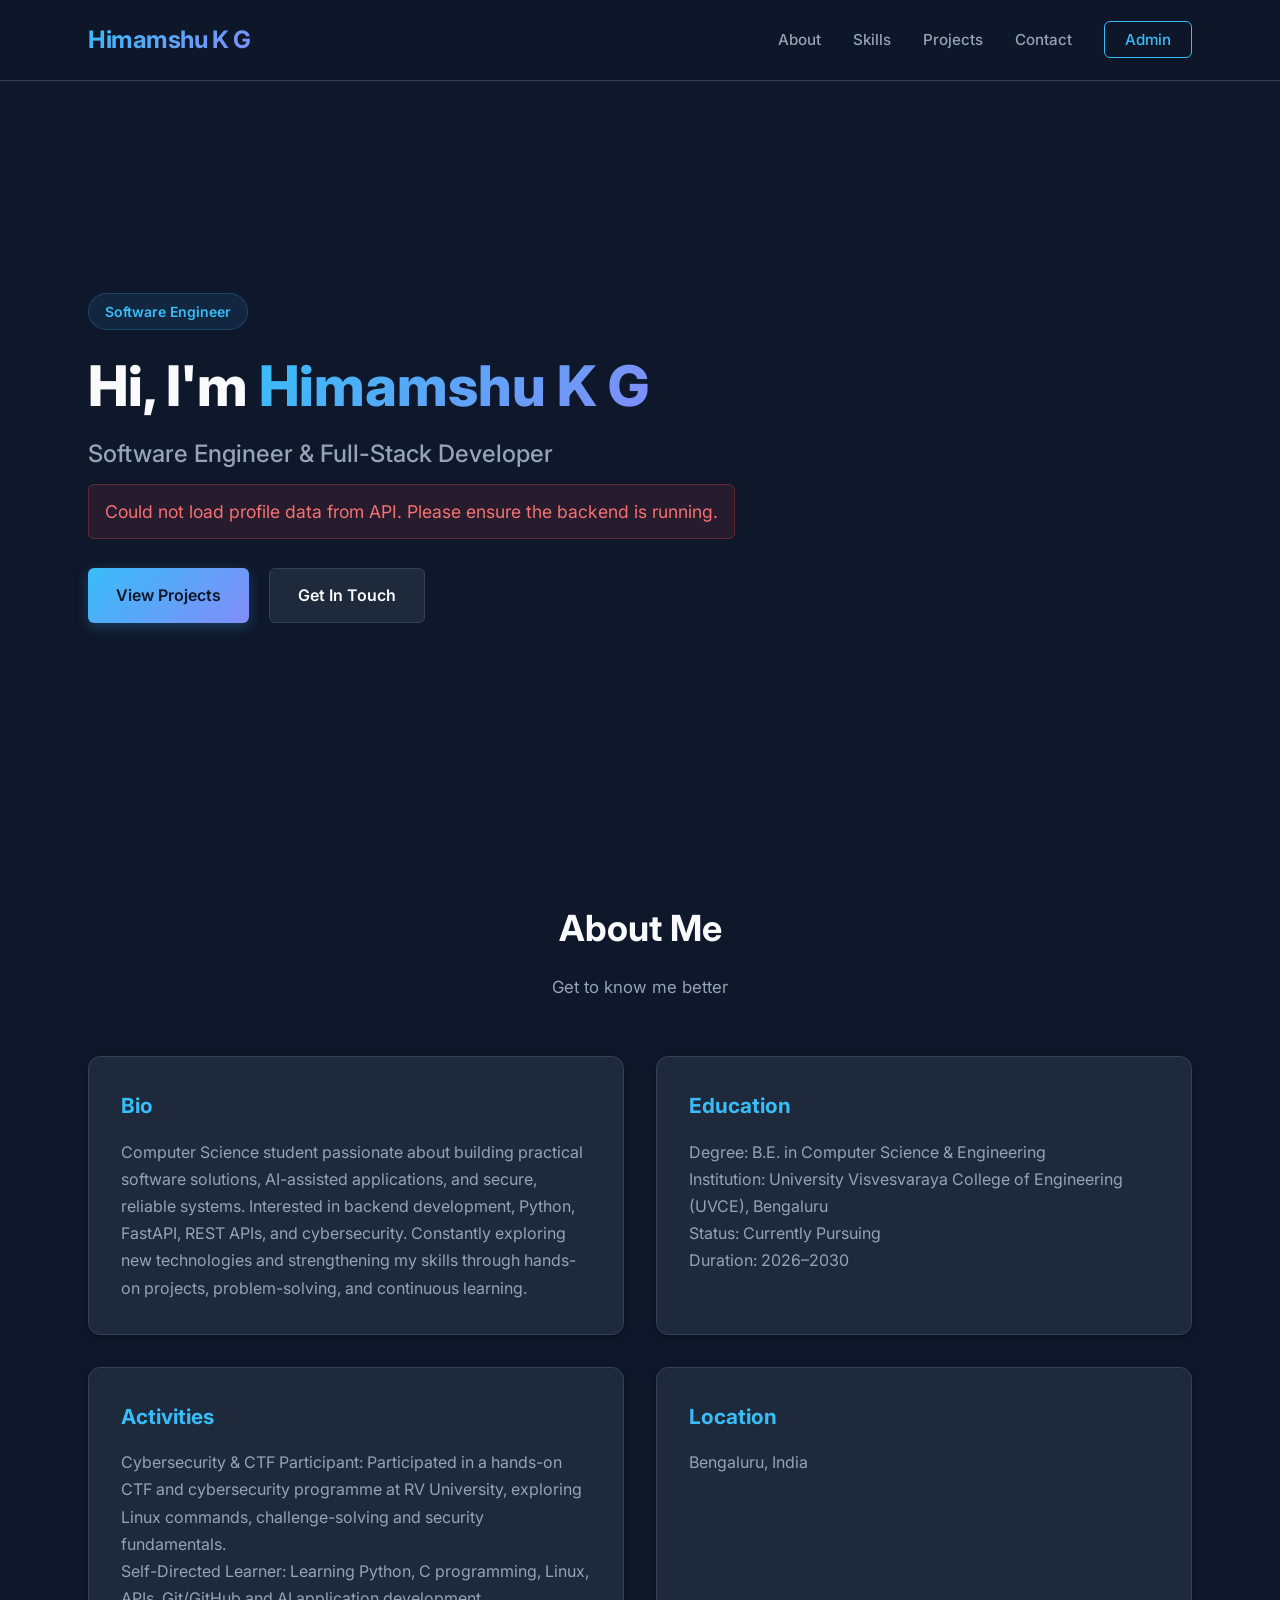
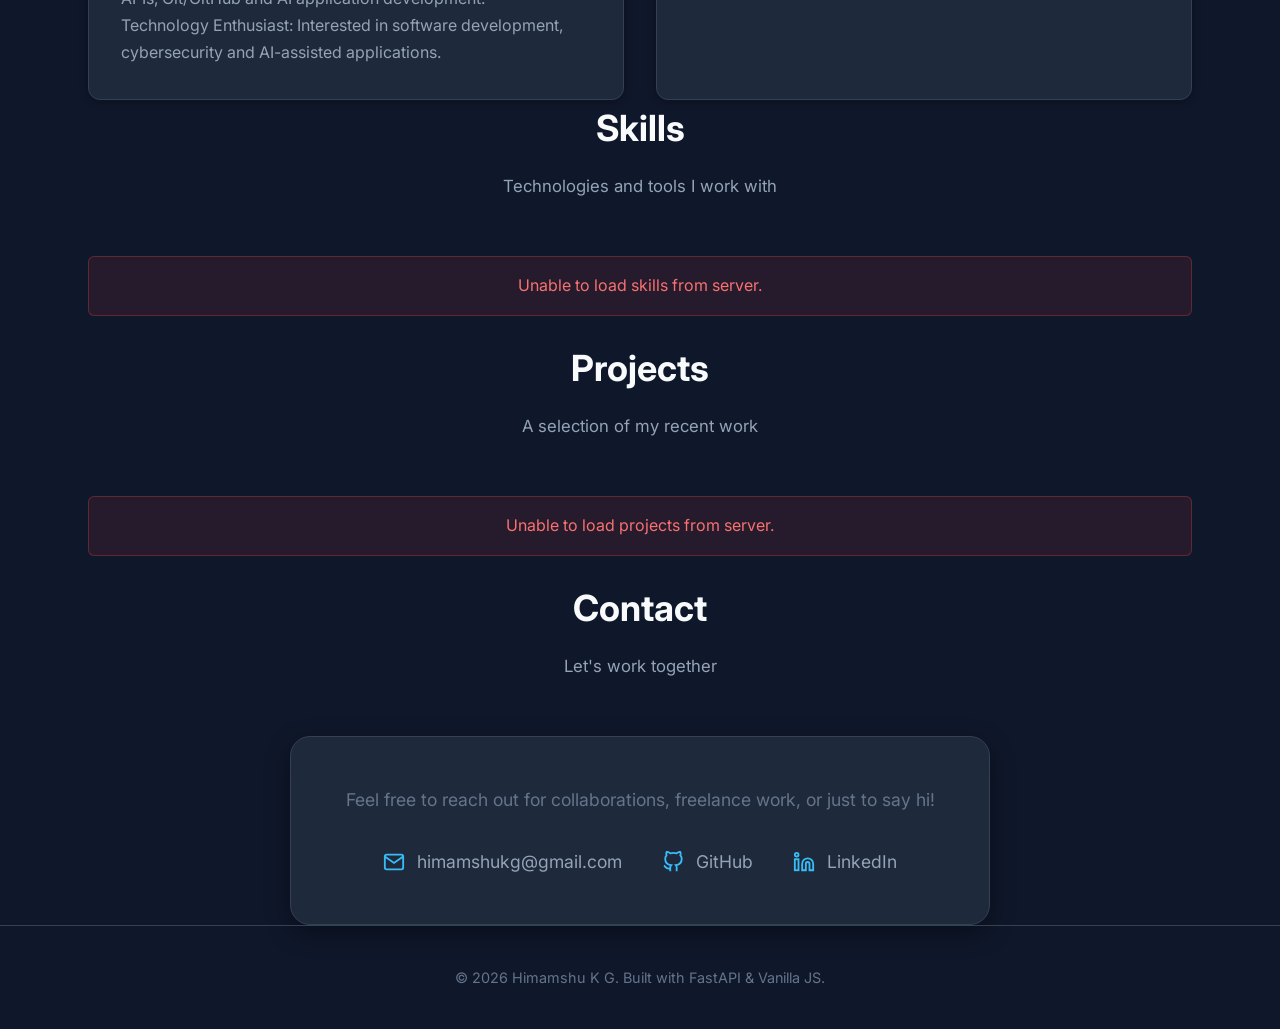
==== frontend/index.html @ 667ff150 "Initial commit: Dynamic portfolio with secure admin dashboard" ====
<!DOCTYPE html>
<html lang="en">
<head>
    <meta charset="UTF-8">
    <meta name="viewport" content="width=device-width, initial-scale=1.0">
    <meta name="description" content="Himamshu K G - Software Engineer & Full-Stack Developer Portfolio">
    <meta name="theme-color" content="#0f172a">
    <title>Himamshu K G | Portfolio</title>
    <link rel="preconnect" href="https://fonts.googleapis.com">
    <link rel="preconnect" href="https://fonts.gstatic.com" crossorigin>
    <link href="https://fonts.googleapis.com/css2?family=Inter:wght@400;500;600;700;800&display=swap" rel="stylesheet">
    <link rel="stylesheet" href="css/style.css">
</head>
<body>
    <!-- Header & Navigation -->
    <header>
        <nav class="navbar container">
            <a href="#" class="logo" aria-label="Home">Himamshu K G</a>
            <button class="hamburger" id="hamburger" aria-label="Toggle navigation menu" aria-expanded="false">
                <span></span>
                <span></span>
                <span></span>
            </button>
            <ul class="nav-links" id="navLinks">
                <li><a href="#about" class="nav-link">About</a></li>
                <li><a href="#skills" class="nav-link">Skills</a></li>
                <li><a href="#projects" class="nav-link">Projects</a></li>
                <li><a href="#contact" class="nav-link">Contact</a></li>
                <li><a href="admin.html" class="btn-admin">Admin</a></li>
            </ul>
        </nav>
    </header>

    <!-- Hero Section -->
    <section class="hero-section" id="home">
        <div class="container">
            <div class="hero-content">
                <div class="hero-badge" id="heroBadge">Software Engineer</div>
                <h1 class="hero-title">Hi, I'm <span class="gradient-text" id="heroName">Himamshu K G</span></h1>
                <p class="hero-subtitle" id="heroHeadline">Software Engineer & Full-Stack Developer</p>
                <p class="hero-bio" id="heroBio">Computer Science student passionate about building practical software solutions, AI-assisted applications, and secure, reliable systems. Interested in backend development, Python, FastAPI, REST APIs, and cybersecurity. Constantly exploring new technologies and strengthening my skills through hands-on projects, problem-solving, and continuous learning.</p>
                <div class="hero-buttons">
                    <a href="#projects" class="btn btn-primary">View Projects</a>
                    <a href="#contact" class="btn btn-secondary">Get In Touch</a>
                </div>
            </div>
        </div>
    </section>

    <!-- About Section -->
    <section id="about" class="container">
        <h2 class="section-title">About Me</h2>
        <p class="section-subtitle">Get to know me better</p>
        <div class="about-grid">
            <div class="about-card">
                <h3>Bio</h3>
                <p id="aboutBio">Computer Science student passionate about building practical software solutions, AI-assisted applications, and secure, reliable systems. Interested in backend development, Python, FastAPI, REST APIs, and cybersecurity. Constantly exploring new technologies and strengthening my skills through hands-on projects, problem-solving, and continuous learning.</p>
            </div>
            <div class="about-card">
                <h3>Education</h3>
                <p id="aboutEducationDegree">Degree: B.E. in Computer Science & Engineering</p>
                <p id="aboutEducationInstitution">Institution: University Visvesvaraya College of Engineering (UVCE), Bengaluru</p>
                <p id="aboutEducationStatus">Status: Currently Pursuing</p>
                <p id="aboutEducationDuration">Duration: 2026–2030</p>
            </div>
            <div class="about-card">
                <h3>Activities</h3>
                <p id="aboutActivity1">Cybersecurity & CTF Participant: Participated in a hands-on CTF and cybersecurity programme at RV University, exploring Linux commands, challenge-solving and security fundamentals.</p>
                <p id="aboutActivity2">Self-Directed Learner: Learning Python, C programming, Linux, APIs, Git/GitHub and AI application development.</p>
                <p id="aboutActivity3">Technology Enthusiast: Interested in software development, cybersecurity and AI-assisted applications.</p>
            </div>
            <div class="about-card">
                <h3>Location</h3>
                <p>Bengaluru, India</p>
            </div>
        </div>
    </section>

    <!-- Skills Section -->
    <section id="skills" class="container">
        <h2 class="section-title">Skills</h2>
        <p class="section-subtitle">Technologies and tools I work with</p>
        <div id="skillsContainer">
            <div class="loading-spinner">Loading skills...</div>
        </div>
    </section>

    <!-- Projects Section -->
    <section id="projects" class="container">
        <h2 class="section-title">Projects</h2>
        <p class="section-subtitle">A selection of my recent work</p>
        <div id="projectsContainer">
            <div class="loading-spinner">Loading projects...</div>
        </div>
    </section>

    <!-- Contact Section -->
    <section id="contact" class="container">
        <h2 class="section-title">Contact</h2>
        <p class="section-subtitle">Let's work together</p>
        <div class="contact-container">
            <p class="hero-bio" style="text-align: center; margin-bottom: 2rem;">Feel free to reach out for collaborations, freelance work, or just to say hi!</p>
            <div class="contact-info-list">
                <a href="mailto:himamshukg@gmail.com" class="contact-item" id="contactEmail">
                    <svg width="22" height="22" viewBox="0 0 24 24" fill="none" stroke="currentColor" stroke-width="2">
                        <path d="M4 4h16c1.1 0 2 .9 2 2v12c0 1.1-.9 2-2 2H4c-1.1 0-2-.9-2-2V6c0-1.1.9-2 2-2z"></path>
                        <polyline points="22,6 12,13 2,6"></polyline>
                    </svg>
                    <span>himamshukg@gmail.com</span>
                </a>
                <a href="https://github.com/himamshukg" target="_blank" rel="noopener noreferrer" class="contact-item" id="contactGithub">
                    <svg width="22" height="22" viewBox="0 0 24 24" fill="none" stroke="currentColor" stroke-width="2">
                        <path d="M9 19c-5 1.5-5-2.5-7-3m14 6v-3.87a3.37 3.37 0 0 0-.94-2.61c3.14-.35 6.44-1.54 6.44-7A5.44 5.44 0 0 0 20 4.77 5.07 5.07 0 0 0 19.91 1S18.73.65 16 2.48a13.38 13.38 0 0 0-7 0C6.27.65 5.09 1 5.09 1A5.07 5.07 0 0 0 5 4.77a5.44 5.44 0 0 0-1.5 3.78c0 5.42 3.3 6.61 6.44 7A3.37 3.37 0 0 0 9 18.13V22"></path>
                    </svg>
                    <span>GitHub</span>
                </a>
                <a href="https://linkedin.com/in/himamshukg" target="_blank" rel="noopener noreferrer" class="contact-item" id="contactLinkedin">
                    <svg width="22" height="22" viewBox="0 0 24 24" fill="none" stroke="currentColor" stroke-width="2">
                        <path d="M16 8a6 6 0 0 1 6 6v7h-4v-7a2 2 0 0 0-2-2 2 2 0 0 0-2 2v7h-4v-7a6 6 0 0 1 6-6z"></path>
                        <rect x="2" y="9" width="4" height="12"></rect>
                        <circle cx="4" cy="4" r="2"></circle>
                    </svg>
                    <span>LinkedIn</span>
                </a>
            </div>
        </div>
    </section>

    <!-- Footer -->
    <footer>
        <div class="container">
            <p>&copy; <span id="footerYear"></span> <span id="footerName">Himamshu K G</span>. Built with FastAPI & Vanilla JS.</p>
        </div>
    </footer>

    <!-- External Scripts -->
    <script src="js/config.js"></script>
    <script src="js/portfolio.js"></script>
    <script>
        // Set current year in footer
        document.getElementById('footerYear').textContent = new Date().getFullYear();
    </script>
</body>
</html>
---- frontend/css/style.css ----
/*
 * style.css
 * Main Stylesheet for Himamshu K G's Personal Portfolio
 */

:root {
  --bg-primary: #0f172a;
  --bg-secondary: #1e293b;
  --bg-card: #1e293b;
  --bg-card-hover: #334155;
  --text-primary: #f8fafc;
  --text-secondary: #94a3b8;
  --text-muted: #64748b;
  --accent-color: #38bdf8;
  --accent-gradient: linear-gradient(135deg, #38bdf8 0%, #818cf8 100%);
  --accent-glow: rgba(56, 189, 248, 0.25);
  --border-color: #334155;
  --shadow-sm: 0 2px 8px rgba(0, 0, 0, 0.3);
  --shadow-md: 0 8px 24px rgba(0, 0, 0, 0.4);
  --shadow-lg: 0 16px 32px rgba(0, 0, 0, 0.5);
  --radius-sm: 6px;
  --radius-md: 12px;
  --radius-lg: 20px;
  --transition: all 0.3s ease;
  --font-sans: 'Inter', -apple-system, BlinkMacSystemFont, "Segoe UI", Roboto, sans-serif;
}

* {
  margin: 0;
  padding: 0;
  box-sizing: border-box;
}

html {
  scroll-behavior: smooth;
  font-family: var(--font-sans);
  background-color: var(--bg-primary);
  color: var(--text-primary);
  line-height: 1.6;
}

body {
  min-height: 100vh;
  display: flex;
  flex-direction: column;
}

a {
  color: var(--accent-color);
  text-decoration: none;
  transition: var(--transition);
}

a:hover {
  opacity: 0.85;
}

/* Container */
.container {
  width: 90%;
  max-width: 1200px;
  margin: 0 auto;
  padding: 0 1.5rem;
}

/* Header & Navigation */
header {
  position: fixed;
  top: 0;
  left: 0;
  width: 100%;
  z-index: 1000;
  background-color: rgba(15, 23, 42, 0.85);
  backdrop-filter: blur(12px);
  border-bottom: 1px solid var(--border-color);
}

.navbar {
  display: flex;
  justify-content: space-between;
  align-items: center;
  height: 80px;
}

.logo {
  font-size: 1.5rem;
  font-weight: 700;
  background: var(--accent-gradient);
  -webkit-background-clip: text;
  -webkit-text-fill-color: transparent;
  letter-spacing: -0.5px;
}

.nav-links {
  display: flex;
  list-style: none;
  gap: 2rem;
  align-items: center;
}

.nav-links a {
  color: var(--text-secondary);
  font-weight: 500;
  font-size: 0.95rem;
  position: relative;
  padding: 0.5rem 0;
}

.nav-links a:hover,
.nav-links a.active {
  color: var(--text-primary);
}

.nav-links a::after {
  content: '';
  position: absolute;
  bottom: 0;
  left: 0;
  width: 0%;
  height: 2px;
  background: var(--accent-gradient);
  transition: var(--transition);
}

.nav-links a:hover::after,
.nav-links a.active::after {
  width: 100%;
}

.btn-admin {
  background: transparent;
  border: 1px solid var(--accent-color);
  color: var(--accent-color) !important;
  padding: 0.5rem 1.25rem !important;
  border-radius: var(--radius-sm);
  transition: var(--transition);
}

.btn-admin:hover {
  background: var(--accent-color);
  color: var(--bg-primary) !important;
}

.hamburger {
  display: none;
  flex-direction: column;
  cursor: pointer;
  gap: 6px;
  background: none;
  border: none;
}

.hamburger span {
  width: 26px;
  height: 2px;
  background-color: var(--text-primary);
  border-radius: 2px;
  transition: var(--transition);
}

/* Sections */
section {
  padding: 6rem 0 4rem;
}

.section-title {
  font-size: 2.25rem;
  font-weight: 700;
  text-align: center;
  margin-bottom: 1rem;
  position: relative;
}

.section-subtitle {
  text-align: center;
  color: var(--text-secondary);
  margin-bottom: 3.5rem;
  font-size: 1.05rem;
}

/* Hero Section */
.hero-section {
  min-height: 100vh;
  display: flex;
  align-items: center;
  padding-top: 5rem;
  position: relative;
  overflow: hidden;
}

.hero-content {
  max-width: 800px;
}

.hero-badge {
  display: inline-block;
  padding: 0.4rem 1rem;
  background: rgba(56, 189, 248, 0.1);
  color: var(--accent-color);
  border: 1px solid rgba(56, 189, 248, 0.2);
  border-radius: 50px;
  font-size: 0.875rem;
  font-weight: 600;
  margin-bottom: 1.5rem;
}

.hero-title {
  font-size: 3.5rem;
  font-weight: 800;
  line-height: 1.15;
  margin-bottom: 1rem;
}

.hero-title .gradient-text {
  background: var(--accent-gradient);
  -webkit-background-clip: text;
  -webkit-text-fill-color: transparent;
}

.hero-subtitle {
  font-size: 1.5rem;
  color: var(--text-secondary);
  font-weight: 500;
  margin-bottom: 1.5rem;
}

.hero-bio {
  font-size: 1.1rem;
  color: var(--text-muted);
  line-height: 1.75;
  margin-bottom: 2.5rem;
  max-width: 650px;
}

.hero-buttons {
  display: flex;
  gap: 1.25rem;
  flex-wrap: wrap;
}

.btn {
  display: inline-flex;
  align-items: center;
  justify-content: center;
  gap: 0.5rem;
  padding: 0.85rem 1.75rem;
  border-radius: var(--radius-sm);
  font-size: 1rem;
  font-weight: 600;
  cursor: pointer;
  transition: var(--transition);
  border: none;
}

.btn-primary {
  background: var(--accent-gradient);
  color: #0f172a;
  box-shadow: 0 4px 14px var(--accent-glow);
}

.btn-primary:hover {
  transform: translateY(-2px);
  box-shadow: 0 6px 20px rgba(56, 189, 248, 0.4);
  color: #0f172a;
}

.btn-secondary {
  background: var(--bg-secondary);
  color: var(--text-primary);
  border: 1px solid var(--border-color);
}

.btn-secondary:hover {
  background: var(--bg-card-hover);
  color: var(--text-primary);
  transform: translateY(-2px);
}

/* About Section */
.about-grid {
  display: grid;
  grid-template-columns: 1fr 1fr;
  gap: 2rem;
  margin-top: 2rem;
}

.about-card {
  background-color: var(--bg-card);
  border: 1px solid var(--border-color);
  padding: 2rem;
  border-radius: var(--radius-md);
  box-shadow: var(--shadow-sm);
}

.about-card h3 {
  font-size: 1.3rem;
  color: var(--accent-color);
  margin-bottom: 1rem;
  display: flex;
  align-items: center;
  gap: 0.5rem;
}

.about-card p {
  color: var(--text-secondary);
  font-size: 1rem;
  line-height: 1.7;
}

/* Skills Section */
.skills-category-group {
  margin-bottom: 2.5rem;
}

.skills-category-title {
  font-size: 1.25rem;
  color: var(--text-primary);
  margin-bottom: 1.25rem;
  padding-bottom: 0.5rem;
  border-bottom: 2px solid var(--border-color);
}

.skills-grid {
  display: grid;
  grid-template-columns: repeat(auto-fill, minmax(220px, 1fr));
  gap: 1.25rem;
}

.skill-card {
  background: var(--bg-card);
  border: 1px solid var(--border-color);
  border-radius: var(--radius-md);
  padding: 1.25rem 1.5rem;
  display: flex;
  justify-content: space-between;
  align-items: center;
  transition: var(--transition);
}

.skill-card:hover {
  transform: translateY(-4px);
  border-color: var(--accent-color);
  box-shadow: 0 4px 20px var(--accent-glow);
}

.skill-name {
  font-weight: 600;
  color: var(--text-primary);
}

.skill-badge {
  font-size: 0.75rem;
  padding: 0.25rem 0.6rem;
  border-radius: 50px;
  background: rgba(56, 189, 248, 0.15);
  color: var(--accent-color);
  font-weight: 600;
}

/* Projects Section */
.projects-grid {
  display: grid;
  grid-template-columns: repeat(auto-fill, minmax(320px, 1fr));
  gap: 2rem;
}

.project-card {
  background: var(--bg-card);
  border: 1px solid var(--border-color);
  border-radius: var(--radius-md);
  padding: 2rem;
  display: flex;
  flex-direction: column;
  justify-content: space-between;
  transition: var(--transition);
  position: relative;
  overflow: hidden;
}

.project-card:hover {
  transform: translateY(-6px);
  border-color: var(--accent-color);
  box-shadow: var(--shadow-md);
}

.project-title {
  font-size: 1.35rem;
  font-weight: 700;
  color: var(--text-primary);
  margin-bottom: 0.75rem;
}

.project-desc {
  color: var(--text-secondary);
  font-size: 0.95rem;
  margin-bottom: 1.5rem;
  flex-grow: 1;
  line-height: 1.6;
}

.project-tech {
  display: flex;
  flex-wrap: wrap;
  gap: 0.5rem;
  margin-bottom: 1.5rem;
}

.tech-tag {
  font-size: 0.8rem;
  background: #0f172a;
  color: var(--accent-color);
  padding: 0.3rem 0.75rem;
  border-radius: var(--radius-sm);
  border: 1px solid var(--border-color);
}

.project-links {
  display: flex;
  gap: 1rem;
  margin-top: auto;
}

.project-link {
  font-size: 0.9rem;
  font-weight: 600;
  display: inline-flex;
  align-items: center;
  gap: 0.4rem;
}

/* Contact Section */
.contact-container {
  max-width: 700px;
  margin: 0 auto;
  background: var(--bg-card);
  border: 1px solid var(--border-color);
  border-radius: var(--radius-lg);
  padding: 3rem 2.5rem;
  text-align: center;
  box-shadow: var(--shadow-md);
}

.contact-info-list {
  display: flex;
  justify-content: center;
  gap: 2.5rem;
  flex-wrap: wrap;
  margin-top: 2rem;
}

.contact-item {
  display: flex;
  align-items: center;
  gap: 0.75rem;
  font-size: 1.1rem;
  color: var(--text-secondary);
}

.contact-item svg {
  color: var(--accent-color);
}

/* Footer */
footer {
  margin-top: auto;
  padding: 2.5rem 0;
  border-top: 1px solid var(--border-color);
  text-align: center;
  color: var(--text-muted);
  font-size: 0.9rem;
}

/* Loading & Empty state */
.loading-spinner {
  text-align: center;
  padding: 3rem 0;
  color: var(--text-secondary);
  font-size: 1.1rem;
}

.error-message {
  background: rgba(239, 68, 68, 0.1);
  border: 1px solid rgba(239, 68, 68, 0.3);
  color: #f87171;
  padding: 1rem;
  border-radius: var(--radius-sm);
  text-align: center;
  margin: 1.5rem 0;
}

/* Responsive Media Queries */
@media (max-width: 768px) {
  .hero-title {
    font-size: 2.5rem;
  }

  .hero-subtitle {
    font-size: 1.2rem;
  }

  .about-grid {
    grid-template-columns: 1fr;
  }

  .hamburger {
    display: flex;
  }

  .nav-links {
    position: fixed;
    top: 80px;
    right: -100%;
    width: 250px;
    height: calc(100vh - 80px);
    background-color: var(--bg-secondary);
    flex-direction: column;
    padding: 2rem;
    gap: 1.5rem;
    align-items: flex-start;
    transition: var(--transition);
    border-left: 1px solid var(--border-color);
  }

  .nav-links.active {
    right: 0;
  }
}
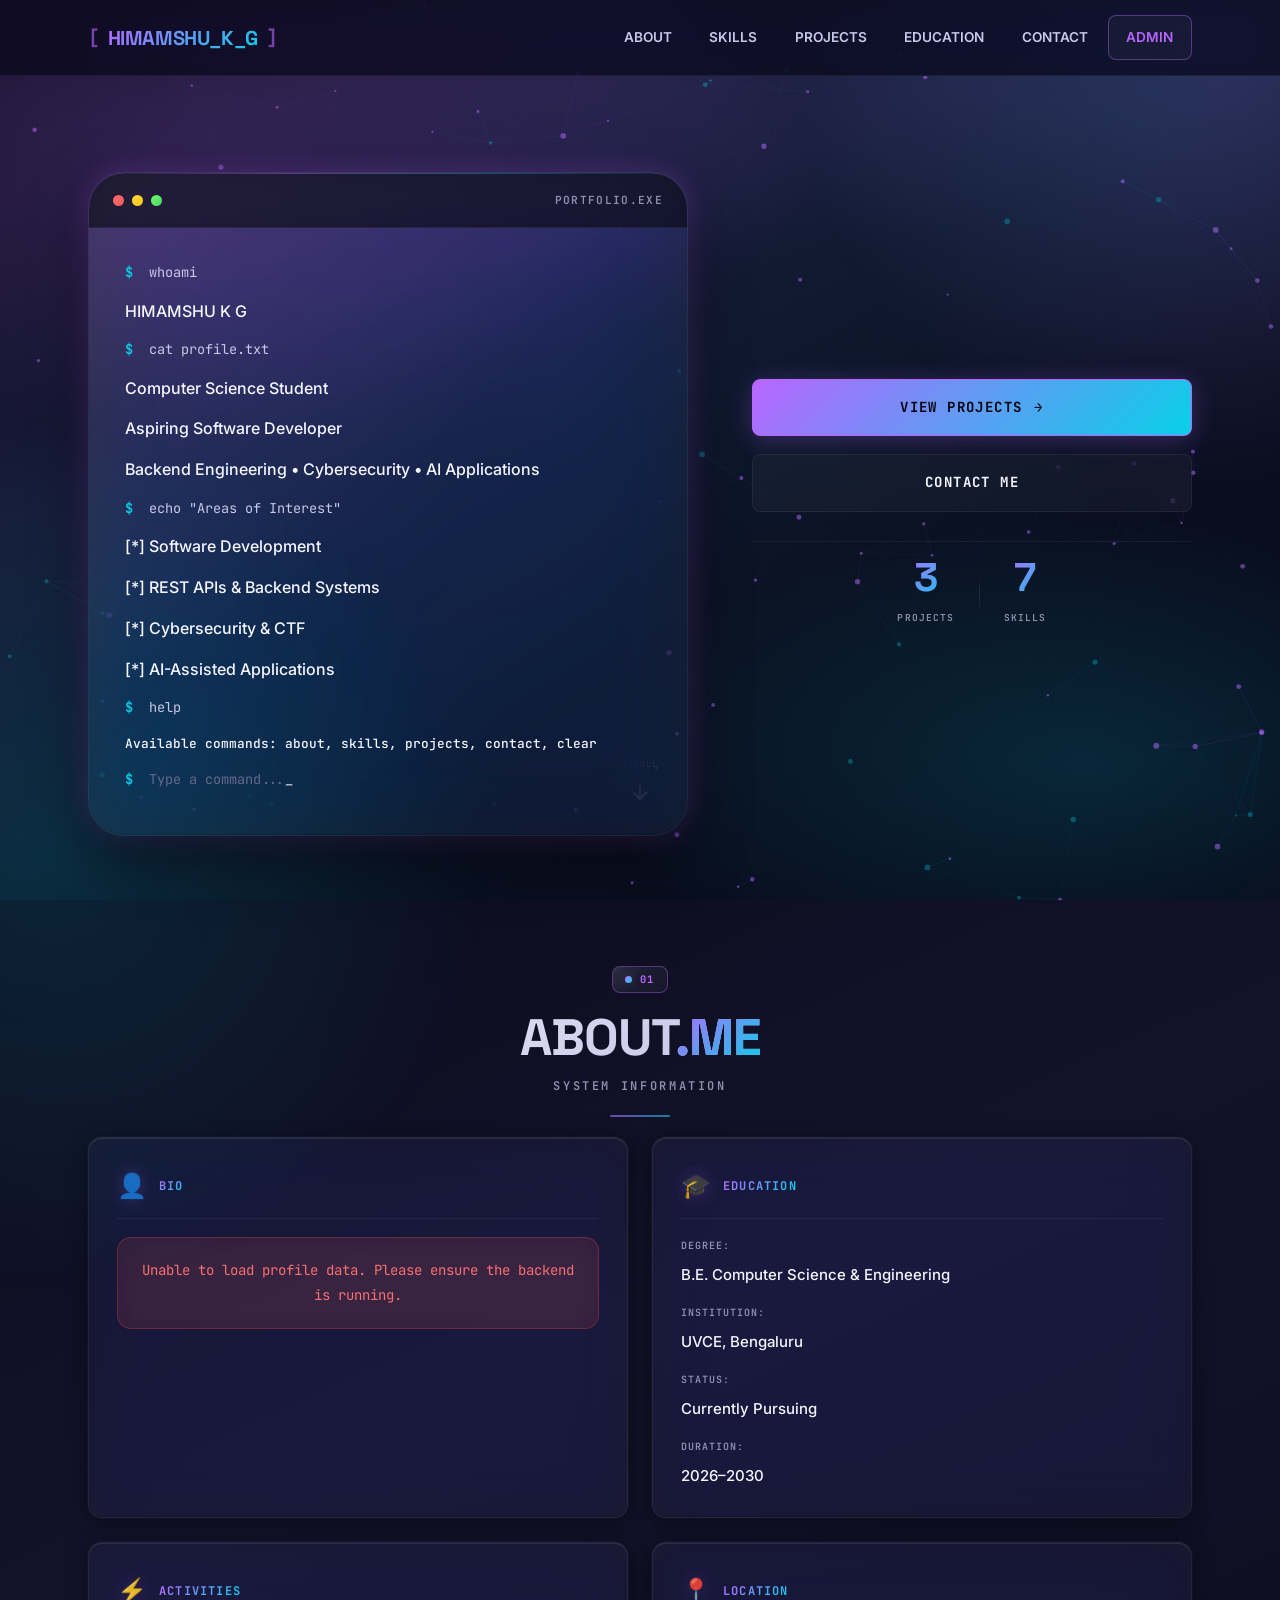
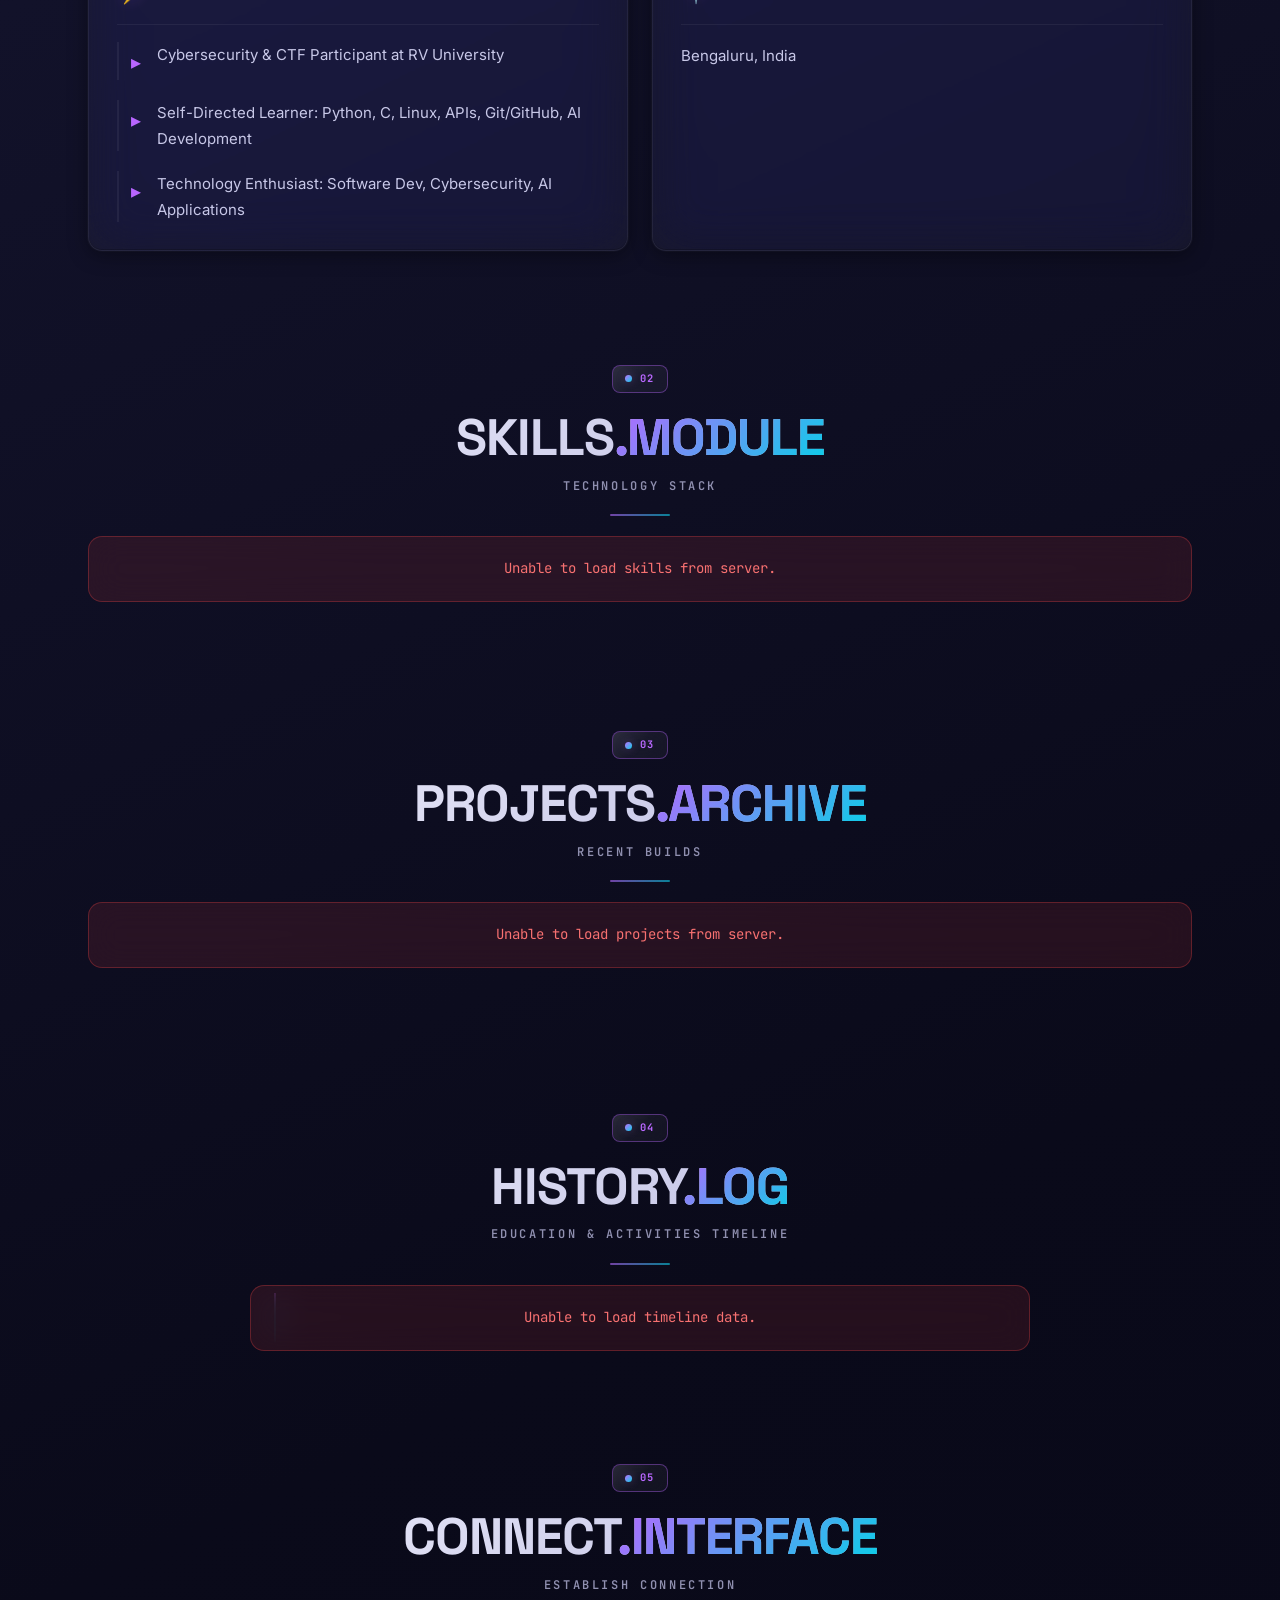
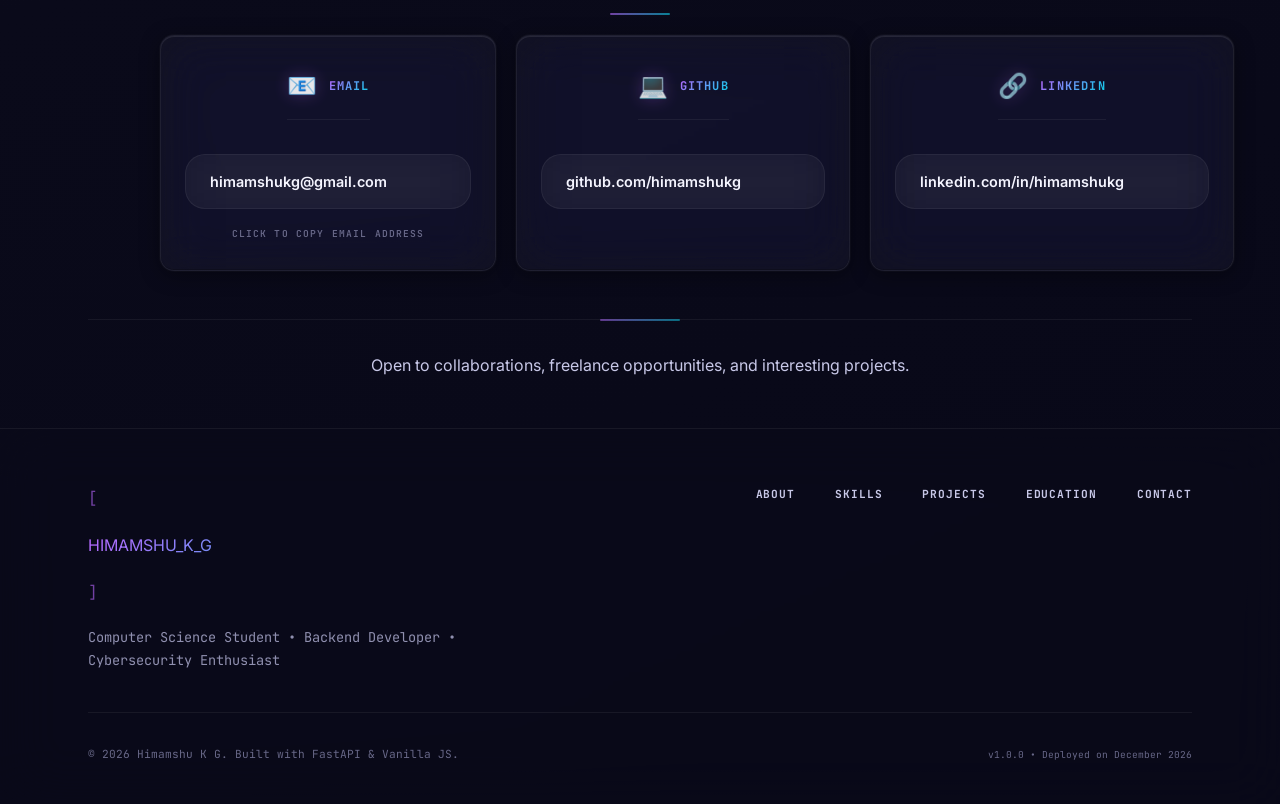
==== commit dd9af5c8: "Restore glassmorphism portfolio and interactive features" ====
--- a/frontend/index.html
+++ b/frontend/index.html
@@ -3,142 +3,393 @@
 <head>
     <meta charset="UTF-8">
     <meta name="viewport" content="width=device-width, initial-scale=1.0">
-    <meta name="description" content="Himamshu K G - Software Engineer & Full-Stack Developer Portfolio">
-    <meta name="theme-color" content="#0f172a">
+    <meta name="description" content="Himamshu K G - Computer Science Student & Aspiring Software Developer | Backend Engineering • Cybersecurity • AI Applications">
+    <meta name="theme-color" content="#0a0a1a">
     <title>Himamshu K G | Portfolio</title>
     <link rel="preconnect" href="https://fonts.googleapis.com">
     <link rel="preconnect" href="https://fonts.gstatic.com" crossorigin>
-    <link href="https://fonts.googleapis.com/css2?family=Inter:wght@400;500;600;700;800&display=swap" rel="stylesheet">
-    <link rel="stylesheet" href="css/style.css">
+    <link href="https://fonts.googleapis.com/css2?family=Inter:wght@400;500;600;700&family=JetBrains+Mono:wght@400;500;600;700&family=Space+Grotesk:wght@400;500;600;700&display=swap" rel="stylesheet">
+    <link rel="stylesheet" href="css/glassmorphism.css">
 </head>
 <body>
+    <!-- Scroll Progress Indicator -->
+    <div class="scroll-progress" id="scrollProgress" aria-hidden="true">
+        <div class="scroll-progress-bar" id="scrollProgressBar"></div>
+    </div>
+
+    <!-- Background Effects -->
+    <div class="bg-gradient-mesh" aria-hidden="true"></div>
+    <div class="bg-grid" aria-hidden="true"></div>
+    <div class="bg-glow" aria-hidden="true"></div>
+    <div class="bg-glow-cyan" aria-hidden="true"></div>
+    <!-- Interactive Particle Background -->
+    <canvas id="particleCanvas" aria-hidden="true"></canvas>
+    <!-- Interactive Cursor Glow -->
+    <div class="cursor-glow" id="cursorGlow" aria-hidden="true"></div>
+
     <!-- Header & Navigation -->
-    <header>
-        <nav class="navbar container">
-            <a href="#" class="logo" aria-label="Home">Himamshu K G</a>
-            <button class="hamburger" id="hamburger" aria-label="Toggle navigation menu" aria-expanded="false">
-                <span></span>
-                <span></span>
-                <span></span>
+    <header class="header" role="banner">
+        <nav class="navbar container" aria-label="Main navigation">
+            <a href="#" class="logo" aria-label="Home">
+                <span class="logo-bracket">[</span>
+                <span class="logo-text">HIMAMSHU_K_G</span>
+                <span class="logo-bracket">]</span>
+            </a>
+            <button class="hamburger" id="hamburger" aria-label="Toggle navigation menu" aria-expanded="false" aria-controls="navLinks">
+                <span class="hamburger-line"></span>
+                <span class="hamburger-line"></span>
+                <span class="hamburger-line"></span>
             </button>
-            <ul class="nav-links" id="navLinks">
-                <li><a href="#about" class="nav-link">About</a></li>
-                <li><a href="#skills" class="nav-link">Skills</a></li>
-                <li><a href="#projects" class="nav-link">Projects</a></li>
-                <li><a href="#contact" class="nav-link">Contact</a></li>
-                <li><a href="admin.html" class="btn-admin">Admin</a></li>
+            <ul class="nav-links" id="navLinks" role="list">
+                <li><a href="#about" class="nav-link" data-section="about">ABOUT</a></li>
+                <li><a href="#skills" class="nav-link" data-section="skills">SKILLS</a></li>
+                <li><a href="#projects" class="nav-link" data-section="projects">PROJECTS</a></li>
+                <li><a href="#education" class="nav-link" data-section="education">EDUCATION</a></li>
+                <li><a href="#contact" class="nav-link" data-section="contact">CONTACT</a></li>
+                <li><a href="admin.html" class="nav-link admin-link">ADMIN</a></li>
             </ul>
         </nav>
     </header>
 
-    <!-- Hero Section -->
-    <section class="hero-section" id="home">
+    <main>
+        <!-- Hero Section -->
+        <section class="hero-section" id="home" aria-labelledby="hero-title">
+            <div class="container">
+                <div class="hero-grid">
+                    <div class="hero-content">
+                        <div class="hero-panel" role="img" aria-label="Terminal introduction panel">
+                            <div class="hero-panel-header">
+                                <div class="hero-panel-controls">
+                                    <span class="control close" aria-hidden="true"></span>
+                                    <span class="control minimize" aria-hidden="true"></span>
+                                    <span class="control maximize" aria-hidden="true"></span>
+                                </div>
+                                <div class="hero-panel-title">portfolio.exe</div>
+                            </div>
+                            <div class="hero-panel-body">
+                                <div class="hero-panel-line">
+                                    <span class="hero-panel-prompt">$</span>
+                                    <span class="hero-panel-command"> whoami</span>
+                                </div>
+                                <div class="hero-panel-line output">
+                                    <span class="hero-panel-output" id="heroName">HIMAMSHU K G</span>
+                                </div>
+                                <div class="hero-panel-line">
+                                    <span class="hero-panel-prompt">$</span>
+                                    <span class="hero-panel-command"> cat profile.txt</span>
+                                </div>
+                                <div class="hero-panel-line output">
+                                    <span class="hero-panel-output" id="heroHeadline">Computer Science Student</span>
+                                </div>
+                                <div class="hero-panel-line output">
+                                    <span class="hero-panel-output" id="heroSubline">Aspiring Software Developer</span>
+                                </div>
+                                <div class="hero-panel-line output">
+                                    <span class="hero-panel-output" id="heroFocus">Backend Engineering • Cybersecurity • AI Applications</span>
+                                </div>
+                                <div class="hero-panel-line">
+                                    <span class="hero-panel-prompt">$</span>
+                                    <span class="hero-panel-command"> echo "Areas of Interest"</span>
+                                </div>
+                                <div class="hero-panel-line output">
+                                    <span class="hero-panel-output hero-panel-interest">[*] Software Development</span>
+                                </div>
+                                <div class="hero-panel-line output">
+                                    <span class="hero-panel-output hero-panel-interest">[*] REST APIs & Backend Systems</span>
+                                </div>
+                                <div class="hero-panel-line output">
+                                    <span class="hero-panel-output hero-panel-interest">[*] Cybersecurity & CTF</span>
+                                </div>
+                                <div class="hero-panel-line output">
+                                    <span class="hero-panel-output hero-panel-interest">[*] AI-Assisted Applications</span>
+                                </div>
+                                <div class="hero-panel-line">
+                                    <span class="hero-panel-prompt">$</span>
+                                    <span class="hero-panel-command"> help</span>
+                                </div>
+                                <div class="hero-panel-line output">
+                                    <span class="hero-panel-output hero-panel-help">Available commands: about, skills, projects, contact, clear</span>
+                                </div>
+                                <div class="hero-panel-line">
+                                    <span class="hero-panel-prompt">$</span>
+                                    <span class="hero-panel-command hero-panel-cursor" id="terminalInput" contenteditable="true" data-placeholder="Type a command...">_</span>
+                                </div>
+                            </div>
+                        </div>
+                    </div>
+                    <div class="hero-actions">
+                        <div class="action-card">
+                            <a href="#projects" class="btn btn-primary">
+                                <span class="btn-text">VIEW PROJECTS</span>
+                                <span class="btn-arrow" aria-hidden="true">→</span>
+                            </a>
+                        </div>
+                        <div class="action-card">
+                            <a href="#contact" class="btn btn-secondary">
+                                <span class="btn-text">CONTACT ME</span>
+                            </a>
+                        </div>
+                        <div class="hero-stats">
+                            <div class="stat">
+                                <span class="stat-value" id="statProjects">3</span>
+                                <span class="stat-label">PROJECTS</span>
+                            </div>
+                            <div class="stat-divider" aria-hidden="true"></div>
+                            <div class="stat">
+                                <span class="stat-value" id="statSkills">7</span>
+                                <span class="stat-label">SKILLS</span>
+                            </div>
+                        </div>
+                    </div>
+                </div>
+                <div class="scroll-indicator" aria-hidden="true">
+                    <span class="scroll-text">SCROLL</span>
+                    <svg class="scroll-arrow" viewBox="0 0 24 24" fill="none" stroke="currentColor" stroke-width="2">
+                        <path d="M12 5v14M19 12l-7 7-7-7"/>
+                    </svg>
+                </div>
+            </div>
+        </section>
+
+        <!-- About Section -->
+        <section id="about" class="section" aria-labelledby="about-title">
+            <div class="container">
+                <header class="section-header">
+                    <span class="section-tag">01</span>
+                    <h2 class="section-title" id="about-title">ABOUT<span class="gradient-text">.ME</span></h2>
+                    <p class="section-subtitle">SYSTEM INFORMATION</p>
+                </header>
+                <div class="about-grid">
+                    <article class="glass-card glass-card-border reveal" id="aboutBioCard">
+                        <div class="glass-card-content">
+                            <div class="card-header">
+                                <span class="card-icon" aria-hidden="true">👤</span>
+                                <h3 class="card-title">BIO</h3>
+                            </div>
+                            <div class="card-body">
+                                <p id="aboutBio" class="terminal-text">
+                                    Computer Science student passionate about building practical software solutions, AI-assisted applications, and secure, reliable systems. Interested in backend development, Python, FastAPI, REST APIs, and cybersecurity. Constantly exploring new technologies and strengthening my skills through hands-on projects, problem-solving, and continuous learning.
+                                </p>
+                            </div>
+                        </div>
+                    </article>
+                    <article class="glass-card glass-card-border reveal reveal-delay-1" id="aboutEducationCard">
+                        <div class="glass-card-content">
+                            <div class="card-header">
+                                <span class="card-icon" aria-hidden="true">🎓</span>
+                                <h3 class="card-title">EDUCATION</h3>
+                            </div>
+                            <div class="card-body">
+                                <div class="info-list">
+                                    <div class="info-item">
+                                        <span class="info-label">DEGREE:</span>
+                                        <span class="info-value" id="aboutEducationDegree">B.E. Computer Science & Engineering</span>
+                                    </div>
+                                    <div class="info-item">
+                                        <span class="info-label">INSTITUTION:</span>
+                                        <span class="info-value" id="aboutEducationInstitution">UVCE, Bengaluru</span>
+                                    </div>
+                                    <div class="info-item">
+                                        <span class="info-label">STATUS:</span>
+                                        <span class="info-value" id="aboutEducationStatus">Currently Pursuing</span>
+                                    </div>
+                                    <div class="info-item">
+                                        <span class="info-label">DURATION:</span>
+                                        <span class="info-value" id="aboutEducationDuration">2026–2030</span>
+                                    </div>
+                                </div>
+                            </div>
+                        </div>
+                    </article>
+                    <article class="glass-card glass-card-border reveal reveal-delay-2" id="aboutActivitiesCard">
+                        <div class="glass-card-content">
+                            <div class="card-header">
+                                <span class="card-icon" aria-hidden="true">⚡</span>
+                                <h3 class="card-title">ACTIVITIES</h3>
+                            </div>
+                            <div class="card-body">
+                                <ul class="activity-list" id="activityList" role="list">
+                                    <li class="activity-item">
+                                        <span class="activity-bullet" aria-hidden="true">▸</span>
+                                        <span id="aboutActivity1">Cybersecurity & CTF Participant at RV University</span>
+                                    </li>
+                                    <li class="activity-item">
+                                        <span class="activity-bullet" aria-hidden="true">▸</span>
+                                        <span id="aboutActivity2">Self-Directed Learner: Python, C, Linux, APIs, Git/GitHub, AI Development</span>
+                                    </li>
+                                    <li class="activity-item">
+                                        <span class="activity-bullet" aria-hidden="true">▸</span>
+                                        <span id="aboutActivity3">Technology Enthusiast: Software Dev, Cybersecurity, AI Applications</span>
+                                    </li>
+                                </ul>
+                            </div>
+                        </div>
+                    </article>
+                    <article class="glass-card glass-card-border reveal reveal-delay-3" id="aboutLocationCard">
+                        <div class="glass-card-content">
+                            <div class="card-header">
+                                <span class="card-icon" aria-hidden="true">📍</span>
+                                <h3 class="card-title">LOCATION</h3>
+                            </div>
+                            <div class="card-body">
+                                <p class="terminal-text">Bengaluru, India</p>
+                            </div>
+                        </div>
+                    </article>
+                </div>
+            </div>
+        </section>
+
+        <!-- Skills Section -->
+        <section id="skills" class="section" aria-labelledby="skills-title">
+            <div class="container">
+                <header class="section-header">
+                    <span class="section-tag">02</span>
+                    <h2 class="section-title" id="skills-title">SKILLS<span class="gradient-text">.MODULE</span></h2>
+                    <p class="section-subtitle">TECHNOLOGY STACK</p>
+                </header>
+                <div id="skillsContainer">
+                    <div class="loading-terminal">
+                        <div class="loading-line">
+                            <span class="hero-panel-prompt">$</span>
+                            <span class="hero-panel-command"> loading skills.db</span>
+                        </div>
+                        <div class="loading-bar">
+                            <div class="loading-progress" id="loadingProgress"></div>
+                        </div>
+                    </div>
+                </div>
+            </div>
+        </section>
+
+        <!-- Projects Section -->
+        <section id="projects" class="section" aria-labelledby="projects-title">
+            <div class="container">
+                <header class="section-header">
+                    <span class="section-tag">03</span>
+                    <h2 class="section-title" id="projects-title">PROJECTS<span class="gradient-text">.ARCHIVE</span></h2>
+                    <p class="section-subtitle">RECENT BUILDS</p>
+                </header>
+                <div id="projectsContainer">
+                    <div class="loading-terminal">
+                        <div class="loading-line">
+                            <span class="hero-panel-prompt">$</span>
+                            <span class="hero-panel-command"> fetching projects.json</span>
+                        </div>
+                        <div class="loading-bar">
+                            <div class="loading-progress" id="projectsLoadingProgress"></div>
+                        </div>
+                    </div>
+                </div>
+            </div>
+        </section>
+
+        <!-- Education & Activities Section -->
+        <section id="education" class="section" aria-labelledby="education-title">
+            <div class="container">
+                <header class="section-header">
+                    <span class="section-tag">04</span>
+                    <h2 class="section-title" id="education-title">HISTORY<span class="gradient-text">.LOG</span></h2>
+                    <p class="section-subtitle">EDUCATION & ACTIVITIES TIMELINE</p>
+                </header>
+                <div class="timeline" id="timelineContainer">
+                    <!-- Timeline items will be rendered dynamically -->
+                </div>
+            </div>
+        </section>
+
+        <!-- Contact Section -->
+        <section id="contact" class="section" aria-labelledby="contact-title">
+            <div class="container">
+                <header class="section-header">
+                    <span class="section-tag">05</span>
+                    <h2 class="section-title" id="contact-title">CONNECT<span class="gradient-text">.INTERFACE</span></h2>
+                    <p class="section-subtitle">ESTABLISH CONNECTION</p>
+                </header>
+                <div class="contact-grid">
+                    <div class="glass-card glass-card-border contact-card reveal">
+                        <div class="glass-card-content card-body">
+                            <div class="card-header">
+                                <span class="card-icon" aria-hidden="true">📧</span>
+                                <h3 class="card-title">EMAIL</h3>
+                            </div>
+                            <a href="mailto:himamshukg@gmail.com" class="contact-link" id="contactEmail">
+                                <span class="contact-value">himamshukg@gmail.com</span>
+                                <span class="contact-action" aria-hidden="true">[ COPY ]</span>
+                            </a>
+                            <p class="contact-hint">Click to copy email address</p>
+                        </div>
+                    </div>
+                    <div class="glass-card glass-card-border contact-card reveal reveal-delay-1">
+                        <div class="glass-card-content card-body">
+                            <div class="card-header">
+                                <span class="card-icon" aria-hidden="true">💻</span>
+                                <h3 class="card-title">GITHUB</h3>
+                            </div>
+                            <a href="https://github.com/himamshukg" target="_blank" rel="noopener noreferrer" class="contact-link" id="contactGithub">
+                                <span class="contact-value">github.com/himamshukg</span>
+                                <span class="contact-action" aria-hidden="true">[ OPEN ]</span>
+                            </a>
+                        </div>
+                    </div>
+                    <div class="glass-card glass-card-border contact-card reveal reveal-delay-2">
+                        <div class="glass-card-content card-body">
+                            <div class="card-header">
+                                <span class="card-icon" aria-hidden="true">🔗</span>
+                                <h3 class="card-title">LINKEDIN</h3>
+                            </div>
+                            <a href="https://linkedin.com/in/himamshukg" target="_blank" rel="noopener noreferrer" class="contact-link" id="contactLinkedin">
+                                <span class="contact-value">linkedin.com/in/himamshukg</span>
+                                <span class="contact-action" aria-hidden="true">[ OPEN ]</span>
+                            </a>
+                        </div>
+                    </div>
+                </div>
+                <div class="contact-footer">
+                    <p class="terminal-text">Open to collaborations, freelance opportunities, and interesting projects.</p>
+                </div>
+            </div>
+        </section>
+    </main>
+
+    <!-- Footer -->
+    <footer class="footer" role="contentinfo">
         <div class="container">
-            <div class="hero-content">
-                <div class="hero-badge" id="heroBadge">Software Engineer</div>
-                <h1 class="hero-title">Hi, I'm <span class="gradient-text" id="heroName">Himamshu K G</span></h1>
-                <p class="hero-subtitle" id="heroHeadline">Software Engineer & Full-Stack Developer</p>
-                <p class="hero-bio" id="heroBio">Computer Science student passionate about building practical software solutions, AI-assisted applications, and secure, reliable systems. Interested in backend development, Python, FastAPI, REST APIs, and cybersecurity. Constantly exploring new technologies and strengthening my skills through hands-on projects, problem-solving, and continuous learning.</p>
-                <div class="hero-buttons">
-                    <a href="#projects" class="btn btn-primary">View Projects</a>
-                    <a href="#contact" class="btn btn-secondary">Get In Touch</a>
-                </div>
-            </div>
-        </div>
-    </section>
-
-    <!-- About Section -->
-    <section id="about" class="container">
-        <h2 class="section-title">About Me</h2>
-        <p class="section-subtitle">Get to know me better</p>
-        <div class="about-grid">
-            <div class="about-card">
-                <h3>Bio</h3>
-                <p id="aboutBio">Computer Science student passionate about building practical software solutions, AI-assisted applications, and secure, reliable systems. Interested in backend development, Python, FastAPI, REST APIs, and cybersecurity. Constantly exploring new technologies and strengthening my skills through hands-on projects, problem-solving, and continuous learning.</p>
-            </div>
-            <div class="about-card">
-                <h3>Education</h3>
-                <p id="aboutEducationDegree">Degree: B.E. in Computer Science & Engineering</p>
-                <p id="aboutEducationInstitution">Institution: University Visvesvaraya College of Engineering (UVCE), Bengaluru</p>
-                <p id="aboutEducationStatus">Status: Currently Pursuing</p>
-                <p id="aboutEducationDuration">Duration: 2026–2030</p>
-            </div>
-            <div class="about-card">
-                <h3>Activities</h3>
-                <p id="aboutActivity1">Cybersecurity & CTF Participant: Participated in a hands-on CTF and cybersecurity programme at RV University, exploring Linux commands, challenge-solving and security fundamentals.</p>
-                <p id="aboutActivity2">Self-Directed Learner: Learning Python, C programming, Linux, APIs, Git/GitHub and AI application development.</p>
-                <p id="aboutActivity3">Technology Enthusiast: Interested in software development, cybersecurity and AI-assisted applications.</p>
-            </div>
-            <div class="about-card">
-                <h3>Location</h3>
-                <p>Bengaluru, India</p>
-            </div>
-        </div>
-    </section>
-
-    <!-- Skills Section -->
-    <section id="skills" class="container">
-        <h2 class="section-title">Skills</h2>
-        <p class="section-subtitle">Technologies and tools I work with</p>
-        <div id="skillsContainer">
-            <div class="loading-spinner">Loading skills...</div>
-        </div>
-    </section>
-
-    <!-- Projects Section -->
-    <section id="projects" class="container">
-        <h2 class="section-title">Projects</h2>
-        <p class="section-subtitle">A selection of my recent work</p>
-        <div id="projectsContainer">
-            <div class="loading-spinner">Loading projects...</div>
-        </div>
-    </section>
-
-    <!-- Contact Section -->
-    <section id="contact" class="container">
-        <h2 class="section-title">Contact</h2>
-        <p class="section-subtitle">Let's work together</p>
-        <div class="contact-container">
-            <p class="hero-bio" style="text-align: center; margin-bottom: 2rem;">Feel free to reach out for collaborations, freelance work, or just to say hi!</p>
-            <div class="contact-info-list">
-                <a href="mailto:himamshukg@gmail.com" class="contact-item" id="contactEmail">
-                    <svg width="22" height="22" viewBox="0 0 24 24" fill="none" stroke="currentColor" stroke-width="2">
-                        <path d="M4 4h16c1.1 0 2 .9 2 2v12c0 1.1-.9 2-2 2H4c-1.1 0-2-.9-2-2V6c0-1.1.9-2 2-2z"></path>
-                        <polyline points="22,6 12,13 2,6"></polyline>
-                    </svg>
-                    <span>himamshukg@gmail.com</span>
-                </a>
-                <a href="https://github.com/himamshukg" target="_blank" rel="noopener noreferrer" class="contact-item" id="contactGithub">
-                    <svg width="22" height="22" viewBox="0 0 24 24" fill="none" stroke="currentColor" stroke-width="2">
-                        <path d="M9 19c-5 1.5-5-2.5-7-3m14 6v-3.87a3.37 3.37 0 0 0-.94-2.61c3.14-.35 6.44-1.54 6.44-7A5.44 5.44 0 0 0 20 4.77 5.07 5.07 0 0 0 19.91 1S18.73.65 16 2.48a13.38 13.38 0 0 0-7 0C6.27.65 5.09 1 5.09 1A5.07 5.07 0 0 0 5 4.77a5.44 5.44 0 0 0-1.5 3.78c0 5.42 3.3 6.61 6.44 7A3.37 3.37 0 0 0 9 18.13V22"></path>
-                    </svg>
-                    <span>GitHub</span>
-                </a>
-                <a href="https://linkedin.com/in/himamshukg" target="_blank" rel="noopener noreferrer" class="contact-item" id="contactLinkedin">
-                    <svg width="22" height="22" viewBox="0 0 24 24" fill="none" stroke="currentColor" stroke-width="2">
-                        <path d="M16 8a6 6 0 0 1 6 6v7h-4v-7a2 2 0 0 0-2-2 2 2 0 0 0-2 2v7h-4v-7a6 6 0 0 1 6-6z"></path>
-                        <rect x="2" y="9" width="4" height="12"></rect>
-                        <circle cx="4" cy="4" r="2"></circle>
-                    </svg>
-                    <span>LinkedIn</span>
-                </a>
-            </div>
-        </div>
-    </section>
-
-    <!-- Footer -->
-    <footer>
-        <div class="container">
-            <p>&copy; <span id="footerYear"></span> <span id="footerName">Himamshu K G</span>. Built with FastAPI & Vanilla JS.</p>
+            <div class="footer-grid">
+                <div class="footer-brand">
+                    <span class="logo-bracket">[</span>
+                    <span class="logo-text">HIMAMSHU_K_G</span>
+                    <span class="logo-bracket">]</span>
+                    <p class="footer-tagline">Computer Science Student • Backend Developer • Cybersecurity Enthusiast</p>
+                </div>
+                <div class="footer-links">
+                    <a href="#about" class="footer-link">ABOUT</a>
+                    <a href="#skills" class="footer-link">SKILLS</a>
+                    <a href="#projects" class="footer-link">PROJECTS</a>
+                    <a href="#education" class="footer-link">EDUCATION</a>
+                    <a href="#contact" class="footer-link">CONTACT</a>
+                </div>
+            </div>
+            <div class="footer-bottom">
+                <p class="copyright">&copy; <span id="footerYear"></span> <span id="footerName">Himamshu K G</span>. Built with FastAPI & Vanilla JS.</p>
+                <p class="footer-note">v1.0.0 • Deployed on <span id="deployDate"></span></p>
+            </div>
         </div>
     </footer>
 
-    <!-- External Scripts -->
+    <!-- Toast Notification for Copy -->
+    <div class="toast" id="toast" role="alert" aria-live="polite" hidden>
+        <span class="toast-icon" aria-hidden="true">✓</span>
+        <span class="toast-message" id="toastMessage">Copied to clipboard</span>
+    </div>
+
+    <!-- Scripts -->
     <script src="js/config.js"></script>
     <script src="js/portfolio.js"></script>
+    <script src="js/particles.js"></script>
     <script>
-        // Set current year in footer
         document.getElementById('footerYear').textContent = new Date().getFullYear();
+        document.getElementById('deployDate').textContent = new Date().toLocaleDateString('en-US', { year: 'numeric', month: 'long' });
     </script>
 </body>
 </html>
--- a/frontend/css/glassmorphism.css
+++ b/frontend/css/glassmorphism.css
@@ -0,0 +1,3328 @@
+/*
+ * glassmorphism.css
+ * Premium Glassmorphism Portfolio Theme
+ * Deep navy/purple gradients, translucent glass cards, backdrop-filter blur,
+ * thin semi-transparent white borders, purple/cyan/blue accent lighting
+ */
+
+:root {
+    /* Color System - Glassmorphism Theme */
+    --bg-deep: #050510;
+    --bg-primary: #0a0a1a;
+    --bg-secondary: #12122a;
+    --bg-tertiary: #1a1a3a;
+    --bg-card: rgba(18, 18, 42, 0.85);
+    --bg-card-strong: rgba(26, 26, 58, 0.92);
+    --bg-glass: rgba(255, 255, 255, 0.035);
+    --bg-glass-strong: rgba(255, 255, 255, 0.065);
+    --bg-glass-hover: rgba(255, 255, 255, 0.095);
+
+    --text-primary: #f5f5ff;
+    --text-secondary: #c8c8e8;
+    --text-muted: #9090b0;
+    --text-dim: #686888;
+
+    --accent-primary: #b866ff;
+    --accent-secondary: #08d0e8;
+    --accent-tertiary: #9b6cff;
+    --accent-glow: rgba(184, 102, 255, 0.28);
+    --accent-glow-strong: rgba(184, 102, 255, 0.5);
+    --accent-cyan-glow: rgba(8, 208, 232, 0.28);
+    --accent-cyan-glow-strong: rgba(8, 208, 232, 0.5);
+
+    --gradient-primary: linear-gradient(135deg, #b866ff 0%, #08d0e8 100%);
+    --gradient-secondary: linear-gradient(135deg, #9b6cff 0%, #b866ff 100%);
+    --gradient-cyan: linear-gradient(135deg, #08d0e8 0%, #22e8ff 100%);
+    --gradient-bg: linear-gradient(155deg, #050510 0%, #12122a 35%, #0a0a1a 70%, #080818 100%);
+    --gradient-glass: linear-gradient(135deg, rgba(255,255,255,0.1) 0%, rgba(255,255,255,0.015) 50%, rgba(255,255,255,0.005) 100%);
+    --gradient-border: linear-gradient(135deg, rgba(184, 102, 255, 0.6) 0%, rgba(8, 208, 232, 0.45) 100%);
+    --gradient-hero: linear-gradient(145deg, rgba(184, 102, 255, 0.08) 0%, rgba(8, 208, 232, 0.05) 50%, transparent 100%);
+
+    --border-primary: rgba(255, 255, 255, 0.06);
+    --border-secondary: rgba(255, 255, 255, 0.11);
+    --border-accent: rgba(184, 102, 255, 0.4);
+    --border-glass: rgba(255, 255, 255, 0.1);
+
+    --shadow-sm: 0 2px 8px rgba(0, 0, 0, 0.35);
+    --shadow-md: 0 8px 28px rgba(0, 0, 0, 0.5);
+    --shadow-lg: 0 20px 56px rgba(0, 0, 0, 0.55);
+    --shadow-glow: 0 0 28px var(--accent-glow);
+    --shadow-glow-strong: 0 0 56px var(--accent-glow-strong);
+    --shadow-cyan-glow: 0 0 28px var(--accent-cyan-glow);
+    --shadow-inner-glass: inset 0 1px 0 rgba(255, 255, 255, 0.09), inset 0 -1px 0 rgba(0, 0, 0, 0.18);
+    --shadow-card: 0 4px 20px rgba(0, 0, 0, 0.4), 0 0 0 1px rgba(255,255,255,0.03);
+
+    --radius-sm: 8px;
+    --radius-md: 14px;
+    --radius-lg: 20px;
+    --radius-xl: 28px;
+    --radius-2xl: 36px;
+
+    --transition-fast: 120ms ease;
+    --transition-base: 280ms ease;
+    --transition-slow: 420ms ease;
+    --transition-bounce: 380ms cubic-bezier(0.34, 1.56, 0.64, 1);
+
+    --font-mono: 'JetBrains Mono', 'Fira Code', 'Consolas', monospace;
+    --font-display: 'Space Grotesk', 'Inter', -apple-system, sans-serif;
+    --font-sans: 'Inter', -apple-system, BlinkMacSystemFont, 'Segoe UI', Roboto, sans-serif;
+
+    --container-width: 1280px;
+    --header-height: 76px;
+
+    /* Scrollbar */
+    --scrollbar-track: #050510;
+    --scrollbar-thumb: rgba(184, 102, 255, 0.35);
+    --scrollbar-thumb-hover: rgba(184, 102, 255, 0.55);
+}
+
+/* Reduced Motion */
+@media (prefers-reduced-motion: reduce) {
+    *,
+    *::before,
+    *::after {
+        animation-duration: 0.01ms !important;
+        animation-iteration-count: 1 !important;
+        transition-duration: 0.01ms !important;
+        scroll-behavior: auto !important;
+    }
+}
+
+/* Scrollbar Styles */
+::-webkit-scrollbar {
+    width: 8px;
+    height: 8px;
+}
+
+::-webkit-scrollbar-track {
+    background: var(--scrollbar-track);
+}
+
+::-webkit-scrollbar-thumb {
+    background: var(--scrollbar-thumb);
+    border-radius: 4px;
+    border: 2px solid var(--scrollbar-track);
+}
+
+::-webkit-scrollbar-thumb:hover {
+    background: var(--scrollbar-thumb-hover);
+}
+
+/* Selection */
+::selection {
+    background: var(--accent-primary);
+    color: var(--bg-deep);
+}
+
+/* Base Reset */
+*,
+*::before,
+*::after {
+    box-sizing: border-box;
+    margin: 0;
+    padding: 0;
+}
+
+html {
+    scroll-behavior: smooth;
+    font-size: 16px;
+}
+
+@media (max-width: 768px) {
+    html {
+        font-size: 14px;
+    }
+}
+
+body {
+    min-height: 100vh;
+    font-family: var(--font-sans);
+    background: var(--gradient-bg);
+    color: var(--text-primary);
+    line-height: 1.7;
+    font-size: 1rem;
+    -webkit-font-smoothing: antialiased;
+    -moz-osx-font-smoothing: grayscale;
+    overflow-x: hidden;
+}
+
+/* Background Effects */
+.bg-gradient-mesh {
+    position: fixed;
+    inset: 0;
+    background:
+        radial-gradient(ellipse 90% 60% at 15% 15%, rgba(184, 102, 255, 0.18) 0%, transparent 55%),
+        radial-gradient(ellipse 70% 50% at 85% 85%, rgba(8, 208, 232, 0.14) 0%, transparent 55%),
+        radial-gradient(ellipse 60% 40% at 50% 5%, rgba(155, 108, 255, 0.12) 0%, transparent 65%),
+        radial-gradient(ellipse 50% 50% at 90% 10%, rgba(8, 208, 232, 0.08) 0%, transparent 60%),
+        var(--gradient-bg);
+    pointer-events: none;
+    z-index: 0;
+}
+
+.bg-grid {
+    position: fixed;
+    inset: 0;
+    background-image:
+        linear-gradient(rgba(184, 102, 255, 0.025) 1px, transparent 1px),
+        linear-gradient(90deg, rgba(184, 102, 255, 0.025) 1px, transparent 1px);
+    background-size: 100px 100px;
+    pointer-events: none;
+    z-index: 0;
+    opacity: 0.6;
+}
+
+.bg-glow {
+    position: fixed;
+    top: -400px;
+    right: -400px;
+    width: 900px;
+    height: 900px;
+    background: radial-gradient(ellipse, rgba(184, 102, 255, 0.18) 0%, transparent 70%);
+    pointer-events: none;
+    z-index: 0;
+    animation: glowPulse 14s ease-in-out infinite;
+}
+
+.bg-glow-cyan {
+    position: fixed;
+    bottom: -400px;
+    left: -400px;
+    width: 900px;
+    height: 900px;
+    background: radial-gradient(ellipse, rgba(8, 208, 232, 0.13) 0%, transparent 70%);
+    pointer-events: none;
+    z-index: 0;
+    animation: glowPulse 16s ease-in-out infinite reverse;
+}
+
+.bg-aurora {
+    position: fixed;
+    inset: 0;
+    background:
+        radial-gradient(ellipse 40% 30% at 30% 40%, rgba(184, 102, 255, 0.06) 0%, transparent 70%),
+        radial-gradient(ellipse 35% 25% at 70% 60%, rgba(8, 208, 232, 0.05) 0%, transparent 70%);
+    pointer-events: none;
+    z-index: 0;
+    animation: auroraShift 20s ease-in-out infinite;
+}
+
+@keyframes glowPulse {
+    0%, 100% { opacity: 0.45; transform: scale(1) rotate(0deg); }
+    33% { opacity: 0.85; transform: scale(1.12) rotate(2deg); }
+    66% { opacity: 0.6; transform: scale(1.05) rotate(-1deg); }
+}
+
+@keyframes auroraShift {
+    0%, 100% { transform: translate(0, 0) scale(1); }
+    25% { transform: translate(-2%, 1%) scale(1.02); }
+    50% { transform: translate(1%, -1.5%) scale(1.01); }
+    75% { transform: translate(-1%, 0.5%) scale(1.015); }
+}
+
+/* Glass Card Base */
+.glass-card {
+    background: var(--bg-glass);
+    backdrop-filter: blur(24px) saturate(160%);
+    -webkit-backdrop-filter: blur(24px) saturate(160%);
+    border: 1px solid var(--border-primary);
+    border-radius: var(--radius-md);
+    box-shadow: var(--shadow-card), var(--shadow-inner-glass);
+    transition: background var(--transition-base), border-color var(--transition-base), box-shadow var(--transition-base), transform var(--transition-base);
+}
+
+.glass-card:hover {
+    background: var(--bg-glass-hover);
+    border-color: var(--border-secondary);
+    box-shadow: var(--shadow-lg), var(--shadow-glow), var(--shadow-inner-glass);
+    transform: translateY(-3px);
+}
+
+.glass-card-strong {
+    background: var(--bg-card);
+    backdrop-filter: blur(32px) saturate(160%);
+    -webkit-backdrop-filter: blur(32px) saturate(160%);
+    border: 1px solid var(--border-secondary);
+    border-radius: var(--radius-lg);
+    box-shadow: var(--shadow-lg), var(--shadow-inner-glass);
+}
+
+.glass-card-border {
+    position: relative;
+}
+
+.glass-card-border::before {
+    content: '';
+    position: absolute;
+    inset: -1px;
+    background: var(--gradient-border);
+    border-radius: inherit;
+    z-index: -1;
+    opacity: 0;
+    transition: opacity var(--transition-base);
+}
+
+.glass-card-border:hover::before {
+    opacity: 1;
+}
+
+/* Glass intensity variants */
+.glass-subtle {
+    background: rgba(255, 255, 255, 0.02);
+    backdrop-filter: blur(16px) saturate(140%);
+    -webkit-backdrop-filter: blur(16px) saturate(140%);
+    border: 1px solid rgba(255, 255, 255, 0.04);
+    border-radius: var(--radius-md);
+    box-shadow: var(--shadow-sm), var(--shadow-inner-glass);
+}
+
+.glass-subtle:hover {
+    background: rgba(255, 255, 255, 0.04);
+    border-color: rgba(255, 255, 255, 0.07);
+    box-shadow: var(--shadow-md), var(--shadow-inner-glass);
+}
+
+.glass-strong {
+    background: rgba(255, 255, 255, 0.055);
+    backdrop-filter: blur(28px) saturate(160%);
+    -webkit-backdrop-filter: blur(28px) saturate(160%);
+    border: 1px solid rgba(255, 255, 255, 0.08);
+    border-radius: var(--radius-lg);
+    box-shadow: var(--shadow-md), var(--shadow-glow), var(--shadow-inner-glass);
+}
+
+.glass-strong:hover {
+    background: rgba(255, 255, 255, 0.085);
+    border-color: var(--border-accent);
+    box-shadow: var(--shadow-lg), var(--shadow-glow-strong), var(--shadow-inner-glass);
+    transform: translateY(-4px);
+}
+
+/* Container */
+.container {
+    width: 90%;
+    max-width: var(--container-width);
+    margin: 0 auto;
+    padding: 0 1.5rem;
+    position: relative;
+    z-index: 1;
+}
+
+/* Typography */
+h1, h2, h3, h4, h5, h6 {
+    font-family: var(--font-display);
+    font-weight: 700;
+    line-height: 1.2;
+    color: var(--text-primary);
+}
+
+p {
+    color: var(--text-secondary);
+}
+
+a {
+    color: var(--accent-secondary);
+    text-decoration: none;
+    transition: color var(--transition-fast);
+}
+
+a:hover {
+    color: var(--accent-primary);
+}
+
+a:focus-visible {
+    outline: 2px solid var(--accent-primary);
+    outline-offset: 2px;
+    border-radius: var(--radius-sm);
+}
+
+.gradient-text {
+    background: var(--gradient-primary);
+    -webkit-background-clip: text;
+    -webkit-text-fill-color: transparent;
+    background-clip: text;
+}
+
+.gradient-text-cyan {
+    background: var(--gradient-cyan);
+    -webkit-background-clip: text;
+    -webkit-text-fill-color: transparent;
+    background-clip: text;
+}
+
+/* Scroll Progress Indicator */
+.scroll-progress {
+    position: fixed;
+    top: 0;
+    left: 0;
+    right: 0;
+    height: 3px;
+    background: transparent;
+    z-index: 2000;
+    pointer-events: none;
+}
+
+.scroll-progress-bar {
+    height: 100%;
+    width: 0%;
+    background: var(--gradient-primary);
+    box-shadow: 0 0 12px var(--accent-glow), 0 0 24px var(--accent-glow);
+    transform-origin: left;
+    transition: width 0.1s linear;
+}
+
+/* Interactive Particle Canvas */
+#particleCanvas {
+    position: fixed;
+    top: 0;
+    left: 0;
+    width: 100%;
+    height: 100%;
+    pointer-events: none;
+    z-index: 0;
+    display: block;
+}
+
+/* Interactive Cursor Glow */
+.cursor-glow {
+    position: fixed;
+    top: 0;
+    left: 0;
+    width: 400px;
+    height: 400px;
+    border-radius: 50%;
+    background: radial-gradient(circle at center, rgba(184, 102, 255, 0.12) 0%, rgba(8, 208, 232, 0.08) 40%, transparent 70%);
+    pointer-events: none;
+    z-index: 1;
+    transform: translate(-50%, -50%);
+    opacity: 0;
+    transition: opacity 0.3s ease;
+    mix-blend-mode: plus-lighter;
+}
+
+.cursor-glow.active {
+    opacity: 1;
+}
+
+/* Header & Navigation */
+.header {
+    position: fixed;
+    top: 0;
+    left: 0;
+    right: 0;
+    height: var(--header-height);
+    background: rgba(10, 10, 26, 0.75);
+    backdrop-filter: blur(28px) saturate(160%);
+    -webkit-backdrop-filter: blur(28px) saturate(160%);
+    border-bottom: 1px solid var(--border-primary);
+    z-index: 1000;
+    transition: all var(--transition-base);
+}
+
+.header::before {
+    content: '';
+    position: absolute;
+    bottom: 0;
+    left: 0;
+    right: 0;
+    height: 1px;
+    background: linear-gradient(90deg, transparent, rgba(184, 102, 255, 0.3), rgba(8, 208, 232, 0.2), transparent);
+    opacity: 0;
+    transition: opacity var(--transition-base);
+}
+
+.header.scrolled {
+    background: rgba(10, 10, 26, 0.92);
+    border-bottom-color: var(--border-secondary);
+    box-shadow: var(--shadow-md), 0 0 40px rgba(184, 102, 255, 0.05);
+}
+
+.header.scrolled::before {
+    opacity: 1;
+}
+
+.navbar {
+    display: flex;
+    justify-content: space-between;
+    align-items: center;
+    height: 100%;
+}
+
+.logo {
+    display: flex;
+    align-items: center;
+    gap: 0.5rem;
+    font-family: var(--font-display);
+    font-size: 1.25rem;
+    font-weight: 700;
+    color: var(--text-primary);
+    letter-spacing: -0.02em;
+    text-decoration: none;
+}
+
+.logo:hover {
+    color: var(--text-primary);
+}
+
+.logo-bracket {
+    color: var(--accent-primary);
+    opacity: 0.6;
+    font-family: var(--font-mono);
+}
+
+.logo-text {
+    background: var(--gradient-primary);
+    -webkit-background-clip: text;
+    -webkit-text-fill-color: transparent;
+    background-clip: text;
+}
+
+.nav-links {
+    display: flex;
+    list-style: none;
+    gap: 0.15rem;
+    align-items: center;
+}
+
+.nav-link {
+    display: flex;
+    align-items: center;
+    gap: 0.5rem;
+    padding: 0.6rem 1.1rem;
+    font-family: var(--font-sans);
+    font-size: 0.85rem;
+    font-weight: 600;
+    color: var(--text-secondary);
+    border-radius: var(--radius-sm);
+    transition: all var(--transition-fast);
+    position: relative;
+    white-space: nowrap;
+    text-decoration: none;
+}
+
+.nav-link::before {
+    content: '';
+    position: absolute;
+    bottom: 4px;
+    left: 50%;
+    width: var(--underline-width, 0%);
+    height: 2px;
+    background: var(--gradient-primary);
+    transition: width 0.3s ease;
+    transform: translateX(-50%);
+    border-radius: 2px;
+}
+
+.nav-link::after {
+    content: '';
+    position: absolute;
+    inset: 0;
+    background: var(--gradient-glass);
+    border-radius: var(--radius-sm);
+    opacity: 0;
+    transition: opacity var(--transition-fast);
+    pointer-events: none;
+}
+
+.nav-link:hover,
+.nav-link.active {
+    color: var(--text-primary);
+}
+
+.nav-link:hover::after,
+.nav-link.active::after {
+    opacity: 1;
+}
+
+.nav-link:hover::before,
+.nav-link.active::before {
+    width: 70%;
+}
+
+.admin-link {
+    border: 1px solid var(--border-accent) !important;
+    color: var(--accent-primary) !important;
+    background: var(--bg-glass) !important;
+}
+
+.admin-link:hover {
+    background: var(--gradient-primary) !important;
+    color: var(--bg-deep) !important;
+    border-color: var(--accent-primary) !important;
+}
+
+.hamburger {
+    display: none;
+    flex-direction: column;
+    justify-content: space-between;
+    width: 24px;
+    height: 18px;
+    background: none;
+    border: none;
+    cursor: pointer;
+    padding: 0;
+    z-index: 1001;
+}
+
+.hamburger-line {
+    display: block;
+    width: 100%;
+    height: 2px;
+    background: var(--text-primary);
+    border-radius: 2px;
+    transition: all var(--transition-base);
+    transform-origin: center;
+}
+
+.hamburger[aria-expanded="true"] .hamburger-line:nth-child(1) {
+    transform: translateY(8px) rotate(45deg);
+}
+
+.hamburger[aria-expanded="true"] .hamburger-line:nth-child(2) {
+    opacity: 0;
+}
+
+.hamburger[aria-expanded="true"] .hamburger-line:nth-child(3) {
+    transform: translateY(-8px) rotate(-45deg);
+}
+
+/* Sections */
+.section {
+    padding: 4rem 0 3rem;
+}
+
+.section-header {
+    text-align: center;
+    margin-bottom: 2.5rem;
+    position: relative;
+}
+
+.section-header::after {
+    content: '';
+    position: absolute;
+    bottom: -1.25rem;
+    left: 50%;
+    transform: translateX(-50%);
+    width: 60px;
+    height: 2px;
+    background: var(--gradient-primary);
+    border-radius: 1px;
+    opacity: 0.6;
+}
+
+.section-tag {
+    display: inline-flex;
+    align-items: center;
+    gap: 0.5rem;
+    font-family: var(--font-mono);
+    font-size: 0.65rem;
+    font-weight: 700;
+    color: var(--accent-primary);
+    margin-bottom: 1rem;
+    letter-spacing: 0.12em;
+    padding: 0.25rem 0.75rem;
+    background: var(--bg-glass);
+    border: 1px solid var(--border-accent);
+    border-radius: var(--radius-sm);
+    backdrop-filter: blur(12px);
+    position: relative;
+    overflow: hidden;
+}
+
+.section-tag::before {
+    content: '';
+    width: 7px;
+    height: 7px;
+    border-radius: 50%;
+    background: var(--gradient-primary);
+    box-shadow: 0 0 10px var(--accent-glow);
+    animation: tagPulse 2.5s ease-in-out infinite;
+}
+
+.section-tag::after {
+    content: '';
+    position: absolute;
+    inset: 0;
+    background: var(--gradient-glass);
+    pointer-events: none;
+}
+
+@keyframes tagPulse {
+    0%, 100% { opacity: 1; transform: scale(1); }
+    50% { opacity: 0.5; transform: scale(0.85); }
+}
+
+.section-title {
+    font-size: clamp(2.1rem, 5.5vw, 3.2rem);
+    font-weight: 700;
+    margin-bottom: 0.5rem;
+    letter-spacing: -0.02em;
+    background: linear-gradient(135deg, var(--text-primary) 0%, var(--text-secondary) 60%, var(--accent-secondary) 100%);
+    -webkit-background-clip: text;
+    -webkit-text-fill-color: transparent;
+    background-clip: text;
+    line-height: 1.15;
+}
+
+.section-subtitle {
+    font-family: var(--font-mono);
+    font-size: 0.75rem;
+    color: var(--text-muted);
+    text-transform: uppercase;
+    letter-spacing: 0.22em;
+    font-weight: 600;
+}
+
+/* Hero Section */
+.hero-section {
+    min-height: 100vh;
+    display: flex;
+    align-items: center;
+    padding-top: calc(var(--header-height) + 2rem);
+    position: relative;
+}
+
+.hero-section::before {
+    content: '';
+    position: absolute;
+    inset: 0;
+    background: var(--gradient-hero);
+    pointer-events: none;
+    z-index: 0;
+}
+
+.hero-grid {
+    display: grid;
+    grid-template-columns: 1fr 440px;
+    gap: 4rem;
+    align-items: center;
+    position: relative;
+    z-index: 1;
+}
+
+.hero-content {
+    position: relative;
+}
+
+/* Glass Hero Panel */
+.hero-panel {
+    background: var(--bg-glass);
+    backdrop-filter: blur(36px) saturate(180%);
+    -webkit-backdrop-filter: blur(36px) saturate(180%);
+    border: 1px solid var(--border-primary);
+    border-radius: var(--radius-2xl);
+    overflow: hidden;
+    box-shadow:
+        var(--shadow-lg),
+        var(--shadow-glow),
+        var(--shadow-inner-glass),
+        0 0 80px rgba(184, 102, 255, 0.06);
+    position: relative;
+    max-width: 760px;
+}
+
+.hero-panel::before {
+    content: '';
+    position: absolute;
+    inset: 0;
+    background: var(--gradient-glass);
+    pointer-events: none;
+    border-radius: inherit;
+}
+
+.hero-panel::after {
+    content: '';
+    position: absolute;
+    top: 0;
+    left: 0;
+    right: 0;
+    height: 1px;
+    background: linear-gradient(90deg, transparent, rgba(184, 102, 255, 0.4), rgba(8, 208, 232, 0.3), transparent);
+    pointer-events: none;
+}
+
+.hero-panel-header {
+    display: flex;
+    justify-content: space-between;
+    align-items: center;
+    padding: 1.1rem 1.5rem;
+    background: rgba(10, 10, 26, 0.7);
+    border-bottom: 1px solid var(--border-primary);
+    backdrop-filter: blur(20px);
+}
+
+.hero-panel-controls {
+    display: flex;
+    gap: 0.5rem;
+}
+
+.hero-panel-controls .control {
+    width: 11px;
+    height: 11px;
+    border-radius: 50%;
+    background: var(--border-secondary);
+    transition: transform var(--transition-fast), box-shadow var(--transition-fast);
+}
+
+.hero-panel-controls .control:hover {
+    transform: scale(1.15);
+    box-shadow: 0 0 8px currentColor;
+}
+
+.hero-panel-controls .close { background: linear-gradient(135deg, #ff6b6b, #ee5a5a); }
+.hero-panel-controls .minimize { background: linear-gradient(135deg, #ffd93d, #fcc419); }
+.hero-panel-controls .maximize { background: linear-gradient(135deg, #6bff6b, #51cf66); }
+
+.hero-panel-title {
+    font-family: var(--font-mono);
+    font-size: 0.7rem;
+    color: var(--text-muted);
+    text-transform: uppercase;
+    letter-spacing: 0.12em;
+    font-weight: 600;
+}
+
+.hero-panel-body {
+    padding: 2rem 2.25rem;
+    font-family: var(--font-sans);
+    font-size: 1rem;
+    line-height: 1.85;
+}
+
+.hero-panel-line {
+    display: flex;
+    align-items: flex-start;
+    gap: 1rem;
+    margin-bottom: 0.7rem;
+    opacity: 0;
+    transform: translateY(18px);
+    animation: panelLineIn 0.65s cubic-bezier(0.16, 1, 0.3, 1) forwards;
+}
+
+.hero-panel-line:nth-child(1) { animation-delay: 0.08s; }
+.hero-panel-line:nth-child(2) { animation-delay: 0.2s; }
+.hero-panel-line:nth-child(3) { animation-delay: 0.32s; }
+.hero-panel-line:nth-child(4) { animation-delay: 0.44s; }
+.hero-panel-line:nth-child(5) { animation-delay: 0.56s; }
+.hero-panel-line:nth-child(6) { animation-delay: 0.68s; }
+.hero-panel-line:nth-child(7) { animation-delay: 0.8s; }
+.hero-panel-line:nth-child(8) { animation-delay: 0.92s; }
+.hero-panel-line:nth-child(9) { animation-delay: 1.04s; }
+.hero-panel-line:nth-child(10) { animation-delay: 1.16s; }
+
+@keyframes panelLineIn {
+    to {
+        opacity: 1;
+        transform: translateY(0);
+    }
+}
+
+.hero-panel-prompt {
+    color: var(--accent-secondary);
+    white-space: nowrap;
+    flex-shrink: 0;
+    font-family: var(--font-mono);
+    font-size: 0.85rem;
+    font-weight: 600;
+    letter-spacing: 0.02em;
+}
+
+.hero-panel-command {
+    color: var(--text-secondary);
+    white-space: nowrap;
+    font-family: var(--font-mono);
+    font-size: 0.85rem;
+}
+
+.hero-panel-output {
+    color: var(--text-primary);
+    white-space: pre-wrap;
+    word-break: break-word;
+    font-weight: 500;
+}
+
+.hero-panel-line.output .hero-panel-output {
+    color: var(--text-primary);
+}
+
+.hero-panel-interest {
+    color: var(--text-secondary);
+    transition: color var(--transition-fast);
+}
+
+.hero-panel-line:hover .hero-panel-interest {
+    color: var(--accent-primary);
+}
+
+.hero-panel-cursor {
+    animation: cursorBlink 1.2s ease-in-out infinite;
+}
+
+@keyframes cursorBlink {
+    0%, 45% { opacity: 1; }
+    50%, 100% { opacity: 0; }
+}
+
+/* Hero Actions */
+.hero-actions {
+    display: flex;
+    flex-direction: column;
+    gap: 1.1rem;
+    position: sticky;
+    top: calc(var(--header-height) + 2rem);
+}
+
+.action-card {
+    width: 100%;
+}
+
+.btn {
+    display: inline-flex;
+    align-items: center;
+    justify-content: center;
+    gap: 0.75rem;
+    width: 100%;
+    padding: 1rem 1.5rem;
+    font-family: var(--font-mono);
+    font-size: 0.875rem;
+    font-weight: 700;
+    text-transform: uppercase;
+    letter-spacing: 0.1em;
+    border-radius: var(--radius-sm);
+    border: 1px solid transparent;
+    cursor: pointer;
+    transition: all var(--transition-base);
+    position: relative;
+    overflow: hidden;
+}
+
+.btn::before {
+    content: '';
+    position: absolute;
+    inset: 0;
+    background: var(--gradient-primary);
+    opacity: 0;
+    transition: opacity var(--transition-base);
+}
+
+.btn:focus-visible {
+    outline: 2px solid var(--accent-primary);
+    outline-offset: 2px;
+}
+
+.btn-primary {
+    background: var(--gradient-primary);
+    color: var(--bg-deep);
+    border-color: var(--accent-primary);
+    box-shadow: 0 4px 24px var(--accent-glow);
+}
+
+.btn-primary:hover {
+    transform: translateY(-3px);
+    box-shadow: 0 12px 40px var(--accent-glow-strong);
+    color: var(--bg-deep);
+}
+
+.btn-secondary {
+    background: var(--bg-glass);
+    backdrop-filter: blur(16px);
+    color: var(--text-primary);
+    border-color: var(--border-primary);
+}
+
+.btn-secondary:hover {
+    background: var(--bg-glass-strong);
+    border-color: var(--border-accent);
+    color: var(--accent-secondary);
+    transform: translateY(-3px);
+    box-shadow: var(--shadow-lg), var(--shadow-cyan-glow);
+}
+
+.btn-outline {
+    background: transparent;
+    color: var(--accent-primary);
+    border-color: var(--border-accent);
+}
+
+.btn-outline:hover {
+    background: var(--bg-glass);
+    border-color: var(--accent-primary);
+    color: var(--text-primary);
+}
+
+.btn-arrow {
+    transition: transform var(--transition-base);
+}
+
+.btn:hover .btn-arrow {
+    transform: translateX(6px);
+}
+
+/* Hero Stats */
+.hero-stats {
+    display: flex;
+    align-items: center;
+    justify-content: center;
+    gap: 1.5rem;
+    padding-top: 1rem;
+    border-top: 1px solid var(--border-primary);
+    margin-top: 0.75rem;
+}
+
+.stat {
+    text-align: center;
+}
+
+.stat-value {
+    display: block;
+    font-family: var(--font-display);
+    font-size: 2.5rem;
+    font-weight: 700;
+    background: var(--gradient-primary);
+    -webkit-background-clip: text;
+    -webkit-text-fill-color: transparent;
+    background-clip: text;
+    line-height: 1;
+    margin-bottom: 0.25rem;
+}
+
+.stat-label {
+    font-family: var(--font-mono);
+    font-size: 0.6rem;
+    font-weight: 600;
+    color: var(--text-muted);
+    text-transform: uppercase;
+    letter-spacing: 0.12em;
+}
+
+.stat-divider {
+    width: 1px;
+    height: 40px;
+    background: linear-gradient(180deg, transparent, var(--border-secondary), transparent);
+}
+
+/* Scroll Indicator */
+.scroll-indicator {
+    display: flex;
+    flex-direction: column;
+    align-items: center;
+    gap: 0.5rem;
+    position: absolute;
+    bottom: 2rem;
+    left: 50%;
+    transform: translateX(-50%);
+    color: var(--text-dim);
+    font-family: var(--font-mono);
+    font-size: 0.55rem;
+    font-weight: 600;
+    text-transform: uppercase;
+    letter-spacing: 0.12em;
+    animation: scrollBounce 2.5s ease-in-out infinite;
+}
+
+.scroll-arrow {
+    width: 24px;
+    height: 24px;
+    stroke: currentColor;
+}
+
+@keyframes scrollBounce {
+    0%, 100% { transform: translateX(-50%) translateY(0); }
+    50% { transform: translateX(-50%) translateY(8px); }
+}
+
+/* About Section */
+.about-grid {
+    display: grid;
+    grid-template-columns: repeat(2, 1fr);
+    gap: 1.5rem;
+}
+
+.glass-card-content {
+    padding: 1.75rem;
+}
+
+.card-header {
+    display: flex;
+    align-items: center;
+    gap: 0.75rem;
+    margin-bottom: 1.1rem;
+    padding-bottom: 0.75rem;
+    border-bottom: 1px solid var(--border-primary);
+}
+
+.card-icon {
+    font-size: 1.5rem;
+    opacity: 0.9;
+    filter: drop-shadow(0 0 8px var(--accent-glow));
+}
+
+.card-title {
+    font-family: var(--font-mono);
+    font-size: 0.75rem;
+    font-weight: 700;
+    text-transform: uppercase;
+    letter-spacing: 0.1em;
+    color: var(--accent-primary);
+    background: var(--gradient-primary);
+    -webkit-background-clip: text;
+    -webkit-text-fill-color: transparent;
+    background-clip: text;
+}
+
+.card-body {
+    color: var(--text-secondary);
+    line-height: 1.8;
+    font-size: 0.9375rem;
+}
+
+.info-list {
+    display: flex;
+    flex-direction: column;
+    gap: 1rem;
+}
+
+.info-item {
+    display: flex;
+    flex-direction: column;
+    gap: 0.375rem;
+}
+
+.info-label {
+    font-family: var(--font-mono);
+    font-size: 0.625rem;
+    font-weight: 600;
+    color: var(--text-muted);
+    text-transform: uppercase;
+    letter-spacing: 0.1em;
+}
+
+.info-value {
+    font-size: 0.9375rem;
+    color: var(--text-primary);
+    font-weight: 500;
+}
+
+.activity-list {
+    list-style: none;
+    display: flex;
+    flex-direction: column;
+    gap: 1.25rem;
+}
+
+.activity-item {
+    display: flex;
+    gap: 1rem;
+    padding-left: 0.75rem;
+    border-left: 2px solid var(--border-primary);
+    transition: all var(--transition-base);
+}
+
+.activity-item:hover {
+    border-left-color: var(--accent-primary);
+    padding-left: 1rem;
+}
+
+.activity-bullet {
+    color: var(--accent-primary);
+    flex-shrink: 0;
+    margin-top: 0.125rem;
+    font-size: 1.25rem;
+}
+
+.activity-item span:last-child {
+    color: var(--text-secondary);
+    line-height: 1.7;
+    font-size: 0.9375rem;
+}
+
+/* Skills Section */
+.skills-category-group {
+    margin-bottom: 3rem;
+}
+
+.skills-category-group:last-child {
+    margin-bottom: 0;
+}
+
+.skills-category-title {
+    display: flex;
+    align-items: center;
+    gap: 0.75rem;
+    font-family: var(--font-mono);
+    font-size: 0.75rem;
+    font-weight: 700;
+    text-transform: uppercase;
+    letter-spacing: 0.12em;
+    color: var(--accent-primary);
+    margin-bottom: 1.5rem;
+    padding-bottom: 0.75rem;
+    border-bottom: 1px solid var(--border-primary);
+    position: relative;
+}
+
+.skills-category-title::after {
+    content: '';
+    position: absolute;
+    bottom: -1px;
+    left: 0;
+    width: 70px;
+    height: 3px;
+    background: var(--gradient-primary);
+    border-radius: 2px;
+    box-shadow: 0 0 18px var(--accent-glow);
+}
+
+.skills-grid {
+    display: grid;
+    grid-template-columns: repeat(auto-fill, minmax(260px, 1fr));
+    gap: 1.25rem;
+}
+
+.skill-card {
+    display: flex;
+    align-items: center;
+    justify-content: space-between;
+    gap: 0.85rem;
+    padding: 1rem 1.25rem;
+    background: var(--bg-glass);
+    backdrop-filter: blur(22px) saturate(160%);
+    -webkit-backdrop-filter: blur(22px) saturate(160%);
+    border: 1px solid var(--border-primary);
+    border-radius: var(--radius-md);
+    transition: background var(--transition-base), border-color var(--transition-base), transform var(--transition-base), box-shadow var(--transition-base);
+    position: relative;
+    overflow: hidden;
+}
+
+.skill-card::before {
+    content: '';
+    position: absolute;
+    left: 0;
+    top: 0;
+    bottom: 0;
+    width: 3px;
+    background: var(--gradient-primary);
+    transform: scaleY(0);
+    transform-origin: bottom;
+    transition: transform var(--transition-bounce);
+}
+
+.skill-card::after {
+    content: '';
+    position: absolute;
+    inset: 0;
+    background: var(--gradient-glass);
+    opacity: 0;
+    transition: opacity var(--transition-base);
+    pointer-events: none;
+}
+
+.skill-card:hover {
+    background: var(--bg-glass-hover);
+    border-color: var(--border-accent);
+    transform: translateY(-4px);
+    box-shadow: var(--shadow-lg), var(--shadow-glow);
+}
+
+.skill-card:hover::before {
+    transform: scaleY(1);
+}
+
+.skill-card:hover::after {
+    opacity: 1;
+}
+
+.skill-name {
+    font-family: var(--font-display);
+    font-size: 1.05rem;
+    font-weight: 600;
+    color: var(--text-primary);
+    white-space: nowrap;
+    overflow: hidden;
+    text-overflow: ellipsis;
+}
+
+.skill-badge {
+    display: inline-flex;
+    align-items: center;
+    padding: 0.35rem 0.8rem;
+    font-family: var(--font-mono);
+    font-size: 0.6rem;
+    font-weight: 700;
+    text-transform: uppercase;
+    letter-spacing: 0.06em;
+    color: var(--accent-primary);
+    background: rgba(184, 102, 255, 0.12);
+    border: 1px solid rgba(184, 102, 255, 0.25);
+    border-radius: var(--radius-sm);
+    white-space: nowrap;
+    flex-shrink: 0;
+    backdrop-filter: blur(10px);
+}
+
+/* Projects Section */
+.projects-grid {
+    display: grid;
+    grid-template-columns: repeat(auto-fill, minmax(380px, 1fr));
+    gap: 1.75rem;
+}
+
+.project-card {
+    display: flex;
+    flex-direction: column;
+    padding: 1.75rem;
+    background: var(--bg-glass);
+    backdrop-filter: blur(24px) saturate(160%);
+    -webkit-backdrop-filter: blur(24px) saturate(160%);
+    border: 1px solid var(--border-primary);
+    border-radius: var(--radius-xl);
+    transition: background var(--transition-base), border-color var(--transition-base), transform var(--transition-base), box-shadow var(--transition-base);
+    position: relative;
+    overflow: hidden;
+}
+
+.project-card::before {
+    content: '';
+    position: absolute;
+    top: 0;
+    left: 0;
+    right: 0;
+    height: 3px;
+    background: var(--gradient-primary);
+    transform: scaleX(0);
+    transform-origin: left;
+    transition: transform var(--transition-bounce);
+}
+
+.project-card::after {
+    content: '';
+    position: absolute;
+    inset: 0;
+    background: var(--gradient-glass);
+    opacity: 0;
+    transition: opacity var(--transition-base);
+    pointer-events: none;
+}
+
+/* Non-flip project cards - for reference only, not used by flip cards */
+.project-card:not(.flip-card):hover {
+    background: var(--bg-glass-hover);
+    border-color: var(--border-accent);
+    transform: translateY(-6px);
+    box-shadow: var(--shadow-lg), var(--shadow-glow-strong);
+}
+
+.project-card:not(.flip-card):hover::before {
+    transform: scaleX(1);
+}
+
+.project-card:not(.flip-card):hover::after {
+    opacity: 1;
+}
+
+.project-header {
+    display: flex;
+    align-items: flex-start;
+    justify-content: space-between;
+    gap: 0.75rem;
+    margin-bottom: 1.25rem;
+}
+
+.project-title {
+    font-family: var(--font-display);
+    font-size: 1.3rem;
+    font-weight: 700;
+    color: var(--text-primary);
+    flex: 1;
+    line-height: 1.3;
+}
+
+.project-status {
+    display: inline-flex;
+    align-items: center;
+    gap: 0.35rem;
+    padding: 0.35rem 0.8rem;
+    font-family: var(--font-mono);
+    font-size: 0.6rem;
+    font-weight: 700;
+    text-transform: uppercase;
+    letter-spacing: 0.06em;
+    color: var(--accent-secondary);
+    background: rgba(8, 208, 232, 0.12);
+    border: 1px solid rgba(8, 208, 232, 0.25);
+    border-radius: var(--radius-sm);
+    white-space: nowrap;
+    flex-shrink: 0;
+    backdrop-filter: blur(10px);
+}
+
+.project-desc {
+    color: var(--text-secondary);
+    font-size: 0.95rem;
+    line-height: 1.7;
+    margin-bottom: 1.25rem;
+    flex: 1;
+}
+
+.project-tech {
+    display: flex;
+    flex-wrap: wrap;
+    gap: 0.5rem;
+    margin-bottom: 1.25rem;
+}
+
+.tech-tag {
+    font-family: var(--font-mono);
+    font-size: 0.65rem;
+    font-weight: 500;
+    padding: 0.35rem 0.7rem;
+    color: var(--accent-secondary);
+    background: rgba(8, 208, 232, 0.09);
+    border: 1px solid rgba(8, 208, 232, 0.18);
+    border-radius: var(--radius-sm);
+    text-transform: uppercase;
+    letter-spacing: 0.06em;
+    transition: all var(--transition-fast);
+    backdrop-filter: blur(10px);
+}
+
+.tech-tag:hover {
+    background: rgba(8, 208, 232, 0.18);
+    border-color: var(--accent-secondary);
+    color: var(--text-primary);
+    transform: translateY(-2px);
+}
+
+.project-links {
+    display: flex;
+    gap: 1rem;
+    padding-top: 1.5rem;
+    border-top: 1px solid var(--border-primary);
+    margin-top: auto;
+}
+
+.project-link {
+    display: inline-flex;
+    align-items: center;
+    gap: 0.5rem;
+    font-family: var(--font-mono);
+    font-size: 0.7rem;
+    font-weight: 600;
+    text-transform: uppercase;
+    letter-spacing: 0.06em;
+    color: var(--text-secondary);
+    transition: all var(--transition-fast);
+}
+
+.project-link:hover {
+    color: var(--accent-secondary);
+    gap: 0.75rem;
+}
+
+.project-link svg {
+    flex-shrink: 0;
+    transition: transform var(--transition-fast);
+}
+
+.project-link:hover svg {
+    transform: translateX(3px);
+}
+
+/* Education Timeline */
+.timeline {
+    position: relative;
+    max-width: 780px;
+    margin: 0 auto;
+}
+
+.timeline::before {
+    content: '';
+    position: absolute;
+    left: 24px;
+    top: 8px;
+    bottom: 8px;
+    width: 2px;
+    background: linear-gradient(180deg, var(--accent-primary), var(--accent-secondary) 50%, transparent);
+    opacity: 0.5;
+}
+
+.timeline-item {
+    display: flex;
+    gap: 1.5rem;
+    padding-bottom: 2rem;
+    position: relative;
+}
+
+.timeline-item:last-child {
+    padding-bottom: 0;
+}
+
+.timeline-marker {
+    display: flex;
+    align-items: flex-start;
+    justify-content: center;
+    width: 52px;
+    flex-shrink: 0;
+    position: relative;
+    z-index: 1;
+}
+
+.timeline-dot {
+    width: 18px;
+    height: 18px;
+    border-radius: 50%;
+    background: var(--bg-card);
+    border: 3px solid var(--accent-primary);
+    box-shadow:
+        0 0 0 4px var(--bg-deep),
+        0 0 18px var(--accent-glow);
+    transition: all var(--transition-bounce);
+    position: relative;
+}
+
+.timeline-dot::after {
+    content: '';
+    position: absolute;
+    inset: -4px;
+    border-radius: 50%;
+    background: var(--gradient-primary);
+    opacity: 0;
+    z-index: -1;
+    transition: opacity var(--transition-base);
+}
+
+.timeline-item:hover .timeline-dot {
+    background: var(--accent-primary);
+    border-color: var(--accent-primary);
+    box-shadow:
+        0 0 0 4px var(--bg-deep),
+        0 0 28px var(--accent-glow-strong),
+        0 0 48px var(--accent-cyan-glow);
+    transform: scale(1.12);
+}
+
+.timeline-item:hover .timeline-dot::after {
+    opacity: 0.3;
+}
+
+.timeline-content {
+    flex: 1;
+    padding-top: 0.35rem;
+}
+
+.timeline-period {
+    font-family: var(--font-mono);
+    font-size: 0.65rem;
+    font-weight: 700;
+    color: var(--accent-secondary);
+    text-transform: uppercase;
+    letter-spacing: 0.12em;
+    margin-bottom: 0.5rem;
+}
+
+.timeline-title {
+    font-family: var(--font-display);
+    font-size: 1.2rem;
+    font-weight: 700;
+    color: var(--text-primary);
+    margin-bottom: 0.4rem;
+}
+
+.timeline-detail {
+    color: var(--text-secondary);
+    font-size: 0.95rem;
+    line-height: 1.75;
+}
+
+/* Contact Section */
+.contact-grid {
+    display: grid;
+    grid-template-columns: repeat(3, 1fr);
+    gap: 1.25rem;
+    max-width: 960px;
+    margin: 0 auto;
+}
+
+.contact-card {
+    position: relative;
+}
+
+.contact-card .card-body {
+    display: flex;
+    flex-direction: column;
+    align-items: center;
+    text-align: center;
+    gap: 1rem;
+    padding: 1.75rem 1.5rem;
+}
+
+.contact-link {
+    display: flex;
+    align-items: center;
+    gap: 0.7rem;
+    font-family: var(--font-sans);
+    font-size: 0.9rem;
+    font-weight: 600;
+    color: var(--text-primary);
+    padding: 0.85rem 1.5rem;
+    background: var(--bg-glass);
+    backdrop-filter: blur(20px) saturate(160%);
+    -webkit-backdrop-filter: blur(20px) saturate(160%);
+    border: 1px solid var(--border-primary);
+    border-radius: var(--radius-lg);
+    transition: all var(--transition-base);
+    white-space: nowrap;
+    text-decoration: none;
+    position: relative;
+    overflow: hidden;
+}
+
+.contact-link::after {
+    content: '';
+    position: absolute;
+    inset: 0;
+    background: var(--gradient-glass);
+    opacity: 0;
+    transition: opacity var(--transition-base);
+    pointer-events: none;
+}
+
+.contact-link:hover {
+    background: var(--bg-glass-hover);
+    border-color: var(--border-accent);
+    color: var(--accent-secondary);
+    transform: translateY(-4px);
+    box-shadow: var(--shadow-lg), var(--shadow-cyan-glow);
+}
+
+.contact-link:hover::after {
+    opacity: 1;
+}
+
+.contact-action {
+    font-family: var(--font-mono);
+    font-size: 0.6rem;
+    color: var(--text-muted);
+    opacity: 0;
+    transform: translateX(-8px);
+    transition: all var(--transition-base);
+}
+
+.contact-link:hover .contact-action {
+    opacity: 1;
+    transform: translateX(0);
+}
+
+.contact-hint {
+    font-family: var(--font-mono);
+    font-size: 0.6rem;
+    color: var(--text-dim);
+    text-transform: uppercase;
+    letter-spacing: 0.12em;
+    font-weight: 600;
+}
+
+.contact-footer {
+    text-align: center;
+    margin-top: 3rem;
+    padding-top: 2rem;
+    border-top: 1px solid var(--border-primary);
+    position: relative;
+}
+
+.contact-footer::before {
+    content: '';
+    position: absolute;
+    top: -1px;
+    left: 50%;
+    transform: translateX(-50%);
+    width: 80px;
+    height: 2px;
+    background: var(--gradient-primary);
+    border-radius: 1px;
+    opacity: 0.5;
+}
+
+.contact-footer .card-body {
+    font-size: 0.95rem;
+    color: var(--text-muted);
+    max-width: 600px;
+    margin: 0 auto;
+    line-height: 1.7;
+}
+
+/* Footer */
+.footer {
+    padding: 3.5rem 0 2.5rem;
+    border-top: 1px solid var(--border-primary);
+    background: rgba(10, 10, 26, 0.6);
+    backdrop-filter: blur(28px);
+    margin-top: auto;
+}
+
+.footer-grid {
+    display: flex;
+    justify-content: space-between;
+    align-items: flex-start;
+    gap: 2rem;
+    margin-bottom: 2.5rem;
+    flex-wrap: wrap;
+}
+
+.footer-brand {
+    display: flex;
+    flex-direction: column;
+    gap: 1.25rem;
+}
+
+.footer-brand .logo {
+    font-size: 1.35rem;
+}
+
+.footer-tagline {
+    font-family: var(--font-mono);
+    font-size: 0.85rem;
+    color: var(--text-muted);
+    max-width: 380px;
+    line-height: 1.7;
+}
+
+.footer-links {
+    display: flex;
+    gap: 2.5rem;
+    flex-wrap: wrap;
+}
+
+.footer-link {
+    font-family: var(--font-mono);
+    font-size: 0.7rem;
+    font-weight: 700;
+    text-transform: uppercase;
+    letter-spacing: 0.08em;
+    color: var(--text-secondary);
+    transition: color var(--transition-fast), transform var(--transition-fast);
+    position: relative;
+}
+
+.footer-link::after {
+    content: '';
+    position: absolute;
+    bottom: -2px;
+    left: 0;
+    width: 0;
+    height: 1px;
+    background: var(--gradient-primary);
+    transition: width var(--transition-base);
+}
+
+.footer-link:hover {
+    color: var(--accent-secondary);
+    transform: translateY(-2px);
+}
+
+.footer-link:hover::after {
+    width: 100%;
+}
+
+.footer-bottom {
+    display: flex;
+    justify-content: space-between;
+    align-items: center;
+    padding-top: 2rem;
+    border-top: 1px solid var(--border-primary);
+    flex-wrap: wrap;
+    gap: 1rem;
+}
+
+.copyright {
+    font-family: var(--font-mono);
+    font-size: 0.7rem;
+    color: var(--text-dim);
+}
+
+.footer-note {
+    font-family: var(--font-mono);
+    font-size: 0.6rem;
+    color: var(--text-dim);
+}
+
+/* Loading States */
+.loading-terminal {
+    display: flex;
+    flex-direction: column;
+    align-items: center;
+    gap: 1.25rem;
+    padding: 2.5rem;
+    text-align: center;
+}
+
+.loading-line {
+    font-family: var(--font-mono);
+    font-size: 0.875rem;
+    color: var(--text-secondary);
+}
+
+.loading-bar {
+    width: 100%;
+    max-width: 320px;
+    height: 4px;
+    background: var(--bg-tertiary);
+    border: 1px solid var(--border-primary);
+    border-radius: 2px;
+    overflow: hidden;
+}
+
+.loading-progress {
+    width: 0%;
+    height: 100%;
+    background: var(--gradient-primary);
+    border-radius: 2px;
+    animation: loadingProgress 2s ease-in-out infinite;
+}
+
+@keyframes loadingProgress {
+    0% { width: 0%; margin-left: 0; }
+    50% { width: 60%; margin-left: 0; }
+    100% { width: 0%; margin-left: 100%; }
+}
+
+/* Error State */
+.error-message {
+    display: flex;
+    align-items: center;
+    justify-content: center;
+    gap: 0.75rem;
+    padding: 1.25rem 1.5rem;
+    background: rgba(239, 68, 68, 0.12);
+    border: 1px solid rgba(239, 68, 68, 0.3);
+    border-radius: var(--radius-md);
+    color: #f87171;
+    font-family: var(--font-mono);
+    font-size: 0.875rem;
+    text-align: center;
+    backdrop-filter: blur(16px);
+}
+
+/* Toast Notification */
+.toast {
+    position: fixed;
+    bottom: 1.5rem;
+    right: 1.5rem;
+    display: flex;
+    align-items: center;
+    gap: 0.75rem;
+    padding: 1rem 1.4rem;
+    background: var(--bg-card);
+    backdrop-filter: blur(28px) saturate(160%);
+    -webkit-backdrop-filter: blur(28px) saturate(160%);
+    border: 1px solid var(--border-accent);
+    border-radius: var(--radius-lg);
+    box-shadow: var(--shadow-lg), var(--shadow-glow-strong);
+    z-index: 2000;
+    transform: translateY(80px);
+    opacity: 0;
+    transition: transform var(--transition-bounce), opacity var(--transition-bounce);
+}
+
+.toast.show {
+    transform: translateY(0);
+    opacity: 1;
+}
+
+.toast-icon {
+    color: var(--accent-primary);
+    font-weight: bold;
+    font-size: 1.25rem;
+}
+
+.toast-message {
+    font-family: var(--font-mono);
+    font-size: 0.75rem;
+    font-weight: 500;
+    color: var(--text-primary);
+    letter-spacing: 0.02em;
+}
+
+/* Animations - Scroll Reveal */
+.reveal {
+    opacity: 0;
+    transform: translateY(28px);
+    transition: opacity 0.75s cubic-bezier(0.16, 1, 0.3, 1), transform 0.75s cubic-bezier(0.16, 1, 0.3, 1);
+}
+
+.reveal.active {
+    opacity: 1;
+    transform: translateY(0);
+}
+
+.reveal-delay-1 { transition-delay: 60ms; }
+.reveal-delay-2 { transition-delay: 120ms; }
+.reveal-delay-3 { transition-delay: 180ms; }
+.reveal-delay-4 { transition-delay: 240ms; }
+.reveal-delay-5 { transition-delay: 300ms; }
+.reveal-delay-6 { transition-delay: 360ms; }
+
+/* Interactive Terminal Styles */
+.hero-panel-help {
+    color: var(--text-muted);
+    font-family: var(--font-mono);
+    font-size: 0.8rem;
+}
+
+#terminalInput {
+    outline: none;
+    color: var(--text-primary);
+    font-family: var(--font-mono);
+    font-size: 0.85rem;
+    caret-color: var(--accent-secondary);
+}
+
+#terminalInput:focus {
+    color: var(--text-primary);
+}
+
+#terminalInput::before {
+    content: attr(data-placeholder);
+    color: var(--text-dim);
+    pointer-events: none;
+}
+
+#terminalInput:empty::before {
+    content: attr(data-placeholder);
+}
+
+/* Project Card Hover - only for non-flip cards */
+.project-card.project-hover:not(.flipped) {
+    transform: translateY(-8px);
+    box-shadow: var(--shadow-lg), var(--shadow-glow-strong);
+    border-color: var(--border-accent);
+}
+
+.project-card.project-hover:not(.flipped)::before {
+    transform: scaleX(1);
+}
+
+.project-card.project-hover:not(.flipped)::after {
+    opacity: 1;
+}
+
+/* Button Ripple Effect - Applied to existing .btn */
+.btn {
+    position: relative;
+    overflow: hidden;
+}
+
+.btn-ripple {
+    position: absolute;
+    width: 20px;
+    height: 20px;
+    background: rgba(255, 255, 255, 0.3);
+    border-radius: 50%;
+    transform: translate(-50%, -50%) scale(0);
+    animation: rippleEffect 0.5s ease-out forwards;
+    pointer-events: none;
+}
+
+@keyframes rippleEffect {
+    to {
+        transform: translate(-50%, -50%) scale(20);
+        opacity: 0;
+    }
+}
+
+/* Flip Cards - Skills & Projects */
+.flip-card {
+    perspective: 1000px;
+    width: 100%;
+    cursor: pointer;
+    position: relative;
+    /* Height is determined by content; min-height ensures cards have substance */
+    min-height: 240px;
+}
+
+.flip-card-inner {
+    position: absolute;
+    top: 0;
+    left: 0;
+    width: 100%;
+    min-height: 240px;
+    text-align: center;
+    transition: transform var(--transition-slow) cubic-bezier(0.4, 0, 0.2, 1);
+    transform-style: preserve-3d;
+    border-radius: var(--radius-md);
+}
+
+.flip-card.flipped .flip-card-inner {
+    transform: rotateY(180deg);
+}
+
+.flip-card.hovered .flip-card-inner {
+    transform: rotateY(15deg);
+}
+
+.flip-card.hovered.flipped .flip-card-inner {
+    transform: rotateY(195deg);
+}
+
+.flip-card-front,
+.flip-card-back {
+    position: absolute;
+    inset: 0;
+    min-height: 240px;
+    backface-visibility: hidden;
+    border-radius: var(--radius-md);
+    display: flex;
+    flex-direction: column;
+    justify-content: flex-start;
+    align-items: center;
+    padding: 1.5rem;
+    gap: 0.75rem;
+    box-sizing: border-box;
+    /* Allow content to scroll if it exceeds card height, preventing overlap */
+    overflow-y: auto;
+}
+
+.flip-card-front {
+    background: var(--bg-glass);
+    backdrop-filter: blur(22px) saturate(160%);
+    -webkit-backdrop-filter: blur(22px) saturate(160%);
+    border: 1px solid var(--border-primary);
+    box-shadow: var(--shadow-card), var(--shadow-inner-glass);
+}
+
+.flip-card-back {
+    background: var(--bg-card);
+    backdrop-filter: blur(28px) saturate(160%);
+    -webkit-backdrop-filter: blur(28px) saturate(160%);
+    border: 1px solid var(--border-accent);
+    box-shadow: var(--shadow-lg), var(--shadow-glow), var(--shadow-inner-glass);
+    transform: rotateY(180deg);
+}
+
+/* Skill Flip Card Front */
+.flip-card-icon {
+    font-size: 2.5rem;
+    opacity: 0.9;
+    filter: drop-shadow(0 0 16px var(--accent-glow));
+    margin-bottom: 0.5rem;
+}
+
+.flip-card-title {
+    font-family: var(--font-display);
+    font-size: 1.1rem;
+    font-weight: 600;
+    color: var(--text-primary);
+    margin: 0;
+}
+
+.flip-card-category {
+    font-family: var(--font-mono);
+    font-size: 0.6rem;
+    font-weight: 600;
+    color: var(--text-muted);
+    text-transform: uppercase;
+    letter-spacing: 0.1em;
+}
+
+.flip-card-badge {
+    display: inline-flex;
+    align-items: center;
+    padding: 0.25rem 0.7rem;
+    font-family: var(--font-mono);
+    font-size: 0.55rem;
+    font-weight: 700;
+    text-transform: uppercase;
+    letter-spacing: 0.06em;
+    color: var(--accent-primary);
+    background: rgba(184, 102, 255, 0.12);
+    border: 1px solid rgba(184, 102, 255, 0.25);
+    border-radius: var(--radius-sm);
+    margin-top: 0.5rem;
+    backdrop-filter: blur(10px);
+}
+
+/* Scrollbar styling for flip cards */
+.flip-card-front::-webkit-scrollbar,
+.flip-card-back::-webkit-scrollbar {
+    width: 4px;
+}
+
+.flip-card-front::-webkit-scrollbar-track,
+.flip-card-back::-webkit-scrollbar-track {
+    background: transparent;
+}
+
+.flip-card-front::-webkit-scrollbar-thumb,
+.flip-card-back::-webkit-scrollbar-thumb {
+    background: var(--border-accent);
+    border-radius: 2px;
+}
+
+/* Skill Flip Card Back */
+.flip-card-back .flip-card-title {
+    margin-bottom: 0.75rem;
+}
+
+.flip-card-description {
+    font-size: 0.85rem;
+    color: var(--text-secondary);
+    line-height: 1.6;
+    margin-bottom: 1rem;
+    max-width: 280px;
+    flex: 1;
+    min-height: 0;
+}
+
+.flip-card-technologies {
+    display: flex;
+    flex-wrap: wrap;
+    gap: 0.4rem;
+    justify-content: center;
+    margin-top: auto;
+}
+
+/* Project Flip Card */
+.project-flip-card {
+    min-height: 300px;
+}
+
+.project-flip-card .flip-card-inner {
+    min-height: 300px;
+}
+
+.project-flip-card .flip-card-front,
+.project-flip-card .flip-card-back {
+    min-height: 300px;
+    padding: 1.75rem;
+    gap: 1rem;
+    text-align: left;
+    align-items: flex-start;
+    /* Use flex layout with proper content flow */
+    justify-content: flex-start;
+}
+
+/* Project Front Side */
+.project-front .project-header {
+    width: 100%;
+    display: flex;
+    align-items: flex-start;
+    justify-content: space-between;
+    gap: 0.75rem;
+    margin-bottom: 0.75rem;
+    flex-shrink: 0;
+}
+
+.project-front .project-title {
+    font-family: var(--font-display);
+    font-size: 1.2rem;
+    font-weight: 700;
+    color: var(--text-primary);
+    flex: 1;
+    line-height: 1.3;
+}
+
+.project-front .project-desc {
+    color: var(--text-secondary);
+    font-size: 0.9rem;
+    line-height: 1.6;
+    margin-bottom: 0.5rem;
+    flex: 1;
+    min-height: 0; /* Allow shrinking */
+}
+
+.project-front .project-tech {
+    display: flex;
+    flex-wrap: wrap;
+    gap: 0.4rem;
+    margin-top: auto;
+    flex-shrink: 0;
+}
+
+/* Project Back Side */
+.project-back .project-title {
+    width: 100%;
+    margin-bottom: 0.75rem;
+    flex-shrink: 0;
+}
+
+.project-back .project-tech {
+    display: flex;
+    flex-wrap: wrap;
+    gap: 0.4rem;
+    margin-bottom: 1rem;
+    flex-shrink: 0;
+}
+
+.project-details {
+    width: 100%;
+    flex: 1;
+    min-height: 0; /* Allow shrinking */
+    overflow-y: auto;
+}
+
+.flip-card-subtitle {
+    font-family: var(--font-mono);
+    font-size: 0.65rem;
+    font-weight: 700;
+    color: var(--accent-secondary);
+    text-transform: uppercase;
+    letter-spacing: 0.12em;
+    margin-bottom: 0.75rem;
+    padding-bottom: 0.5rem;
+    border-bottom: 1px solid var(--border-primary);
+    flex-shrink: 0;
+}
+
+.project-features {
+    list-style: none;
+    display: flex;
+    flex-direction: column;
+    gap: 0.5rem;
+    flex: 1;
+    min-height: 0;
+}
+
+.project-features li {
+    font-size: 0.8rem;
+    color: var(--text-secondary);
+    line-height: 1.5;
+    padding-left: 1.25rem;
+    position: relative;
+}
+
+.project-features li::before {
+    content: '▸';
+    position: absolute;
+    left: 0;
+    color: var(--accent-primary);
+    font-weight: bold;
+}
+
+.project-back .project-links {
+    width: 100%;
+    margin-top: 1rem;
+    padding-top: 1rem;
+    border-top: 1px solid var(--border-primary);
+    flex-shrink: 0;
+}
+
+.project-front .project-header {
+    width: 100%;
+    display: flex;
+    align-items: flex-start;
+    justify-content: space-between;
+    gap: 0.75rem;
+    margin-bottom: 0.75rem;
+}
+
+.project-front .project-title {
+    font-family: var(--font-display);
+    font-size: 1.2rem;
+    font-weight: 700;
+    color: var(--text-primary);
+    flex: 1;
+    line-height: 1.3;
+}
+
+.project-front .project-desc {
+    color: var(--text-secondary);
+    font-size: 0.9rem;
+    line-height: 1.6;
+    margin-bottom: 0.5rem;
+    flex: 1;
+}
+
+.project-details {
+    width: 100%;
+    flex: 1;
+    min-height: 0; /* Allow content to shrink */
+    overflow-y: auto;
+}
+
+.flip-card-subtitle {
+    font-family: var(--font-mono);
+    font-size: 0.65rem;
+    font-weight: 700;
+    color: var(--accent-secondary);
+    text-transform: uppercase;
+    letter-spacing: 0.12em;
+    margin-bottom: 0.75rem;
+    padding-bottom: 0.5rem;
+    border-bottom: 1px solid var(--border-primary);
+    flex-shrink: 0;
+    width: 100%;
+}
+
+.project-features {
+    list-style: none;
+    display: flex;
+    flex-direction: column;
+    gap: 0.5rem;
+    flex: 1;
+    min-height: 0; /* Allow content to shrink and scroll if needed */
+}
+
+.project-features li {
+    font-size: 0.8rem;
+    color: var(--text-secondary);
+    line-height: 1.5;
+    padding-left: 1.25rem;
+    position: relative;
+}
+
+.project-features li::before {
+    content: '▸';
+    position: absolute;
+    left: 0;
+    color: var(--accent-primary);
+    font-weight: bold;
+}
+
+.project-back .project-links {
+    width: 100%;
+    margin-top: 1rem;
+    padding-top: 1rem;
+    border-top: 1px solid var(--border-primary);
+    flex-shrink: 0;
+}
+
+/* Flip Hint */
+.flip-hint {
+    display: inline-flex;
+    align-items: center;
+    gap: 0.5rem;
+    font-family: var(--font-mono);
+    font-size: 0.6rem;
+    font-weight: 600;
+    color: var(--text-dim);
+    text-transform: uppercase;
+    letter-spacing: 0.08em;
+    margin-top: 0.75rem;
+    padding: 0.5rem 1rem;
+    background: var(--bg-glass);
+    border: 1px solid var(--border-primary);
+    border-radius: var(--radius-sm);
+    backdrop-filter: blur(12px);
+    opacity: 0.7;
+    transition: opacity var(--transition-fast);
+    flex-shrink: 0; /* Prevent hint from being squished */
+}
+
+.flip-card:hover .flip-hint,
+.flip-card.hovered .flip-hint {
+    opacity: 1;
+    color: var(--accent-secondary);
+}
+
+.flip-card-back .flip-hint {
+    margin-top: auto;
+}
+
+/* Skill Flip Card specific adjustments */
+.flip-card .flip-card-icon {
+    margin-bottom: 0.5rem;
+    flex-shrink: 0;
+}
+
+.flip-card-title {
+    margin: 0;
+    flex-shrink: 0;
+}
+
+.flip-card-category {
+    flex-shrink: 0;
+}
+
+.flip-card-badge {
+    margin-top: 0.5rem;
+    flex-shrink: 0;
+}
+
+.flip-card-back .flip-card-title {
+    margin-bottom: 0.75rem;
+    flex-shrink: 0;
+}
+
+.flip-card-description {
+    font-size: 0.85rem;
+    color: var(--text-secondary);
+    line-height: 1.6;
+    margin-bottom: 1rem;
+    max-width: 280px;
+    flex: 1;
+    min-height: 0;
+    overflow-y: auto;
+}
+
+.flip-card-technologies {
+    display: flex;
+    flex-wrap: wrap;
+    gap: 0.4rem;
+    justify-content: center;
+    margin-top: auto;
+    flex-shrink: 0;
+}
+
+/* Floating Animation */
+@keyframes float {
+    0%, 100% { transform: translateY(0); }
+    50% { transform: translateY(-12px); }
+}
+
+.float-animation {
+    animation: float 7s ease-in-out infinite;
+}
+
+/* Responsive */
+@media (max-width: 1100px) {
+    .hero-grid {
+        grid-template-columns: 1fr;
+        gap: 2.5rem;
+    }
+
+    .hero-actions {
+        position: static;
+        flex-direction: row;
+        flex-wrap: wrap;
+        justify-content: center;
+    }
+
+    .action-card {
+        width: auto;
+        min-width: 200px;
+    }
+
+    .hero-stats {
+        order: 3;
+        width: 100%;
+        justify-content: center;
+    }
+
+    .scroll-indicator {
+        display: none;
+    }
+
+    .about-grid {
+        grid-template-columns: 1fr;
+    }
+}
+
+@media (max-width: 768px) {
+    :root {
+        --header-height: 72px;
+    }
+
+    .section {
+        padding: 3.5rem 0 2.5rem;
+    }
+
+    .section-header {
+        margin-bottom: 2rem;
+    }
+
+    .section-title {
+        font-size: clamp(1.8rem, 6vw, 2.5rem);
+    }
+
+    .nav-links {
+        position: fixed;
+        top: var(--header-height);
+        right: -100%;
+        width: 300px;
+        height: calc(100vh - var(--header-height));
+        background: rgba(10, 10, 26, 0.98);
+        backdrop-filter: blur(28px) saturate(160%);
+        flex-direction: column;
+        padding: 2rem;
+        gap: 0.4rem;
+        align-items: flex-start;
+        border-left: 1px solid var(--border-primary);
+        transition: right var(--transition-base);
+        overflow-y: auto;
+    }
+
+    .nav-links.active {
+        right: 0;
+    }
+
+    .nav-link {
+        width: 100%;
+        padding: 0.85rem 1.25rem;
+        border-radius: var(--radius-sm);
+    }
+
+    .nav-link::before {
+        display: none;
+    }
+
+    .hamburger {
+        display: flex;
+    }
+
+    .hero-section {
+        padding-top: calc(var(--header-height) + 1.5rem);
+    }
+
+    .hero-grid {
+        grid-template-columns: 1fr;
+        gap: 2.5rem;
+        text-align: center;
+    }
+
+    .hero-panel {
+        max-width: 100%;
+    }
+
+    .hero-panel-body {
+        padding: 1.5rem;
+        font-size: 0.9rem;
+        text-align: left;
+    }
+
+    .hero-panel-line {
+        gap: 0.75rem;
+    }
+
+    .hero-actions {
+        position: static;
+        flex-direction: row;
+        flex-wrap: wrap;
+        justify-content: center;
+    }
+
+    .action-card {
+        width: auto;
+        min-width: 160px;
+    }
+
+    .hero-stats {
+        order: 3;
+        width: 100%;
+        justify-content: center;
+        margin-top: 1rem;
+    }
+
+    .scroll-indicator {
+        display: none;
+    }
+
+    .about-grid {
+        grid-template-columns: 1fr;
+    }
+
+    .projects-grid {
+        grid-template-columns: 1fr;
+    }
+
+    .skills-grid {
+        grid-template-columns: 1fr;
+    }
+
+    .contact-grid {
+        grid-template-columns: 1fr;
+        max-width: 360px;
+    }
+
+    .contact-card .card-body {
+        padding: 1.5rem;
+    }
+
+    .footer-grid {
+        flex-direction: column;
+        align-items: center;
+        text-align: center;
+        gap: 1.5rem;
+    }
+
+    .footer-links {
+        justify-content: center;
+        gap: 1.5rem;
+    }
+
+    .footer-bottom {
+        flex-direction: column;
+        text-align: center;
+    }
+
+    .toast {
+        left: 1rem;
+        right: 1rem;
+        bottom: 1rem;
+        justify-content: center;
+    }
+
+    .stat-value {
+        font-size: 2.25rem;
+    }
+
+    .timeline::before {
+        left: 14px;
+    }
+
+    .timeline-marker {
+        width: 36px;
+    }
+
+    .timeline-dot {
+        width: 14px;
+        height: 14px;
+    }
+
+    .timeline-content {
+        padding-top: 0.25rem;
+    }
+
+    /* Flip cards responsive adjustments */
+    .flip-card {
+        min-height: 220px;
+    }
+
+    .flip-card-inner {
+        min-height: 220px;
+    }
+
+    .flip-card-front,
+    .flip-card-back {
+        min-height: 220px;
+        padding: 1.25rem;
+    }
+
+    .project-flip-card {
+        min-height: 280px;
+    }
+
+    .project-flip-card .flip-card-inner {
+        min-height: 280px;
+    }
+
+    .project-flip-card .flip-card-front,
+    .project-flip-card .flip-card-back {
+        min-height: 280px;
+        padding: 1.5rem;
+    }
+}
+
+@media (max-width: 480px) {
+    .container {
+        padding: 0 1rem;
+    }
+
+    .hero-section {
+        padding-top: calc(var(--header-height) + 2rem);
+    }
+
+    .hero-panel-body {
+        font-size: 0.875rem;
+    }
+
+    .stat-value {
+        font-size: 2rem;
+    }
+
+    .btn {
+        padding: 0.875rem 1.5rem;
+        font-size: 0.875rem;
+    }
+
+    .section-title {
+        font-size: 2rem;
+    }
+
+    .card-header {
+        flex-direction: column;
+        align-items: flex-start;
+        gap: 0.5rem;
+    }
+
+    /* Extra small mobile adjustments for flip cards */
+    .flip-card {
+        min-height: 200px;
+    }
+
+    .flip-card-inner {
+        min-height: 200px;
+    }
+
+    .flip-card-front,
+    .flip-card-back {
+        min-height: 200px;
+        padding: 1rem;
+    }
+
+    .project-flip-card {
+        min-height: 260px;
+    }
+
+    .project-flip-card .flip-card-inner {
+        min-height: 260px;
+    }
+
+    .project-flip-card .flip-card-front,
+    .project-flip-card .flip-card-back {
+        min-height: 260px;
+        padding: 1.25rem;
+    }
+
+    .flip-card-icon {
+        font-size: 2rem;
+    }
+
+    .flip-card-title {
+        font-size: 1rem;
+    }
+
+    .project-front .project-title {
+        font-size: 1.1rem;
+    }
+
+    .project-back .project-title {
+        font-size: 1.1rem;
+    }
+
+    .flip-card-description {
+        font-size: 0.8rem;
+    }
+
+    .project-features li {
+        font-size: 0.75rem;
+    }
+}
+
+/* Additional tablet breakpoint for better grid layout */
+@media (max-width: 1024px) and (min-width: 769px) {
+    .skills-grid {
+        grid-template-columns: repeat(2, 1fr);
+    }
+
+    .projects-grid {
+        grid-template-columns: repeat(2, 1fr);
+    }
+}
+
+/* Ensure section spacing prevents overlap */
+.section {
+    position: relative;
+    z-index: 1;
+}
+
+/* Skills section specific spacing */
+#skills {
+    padding-bottom: 4rem;
+}
+
+/* Projects section specific spacing */
+#projects {
+    padding-bottom: 4rem;
+}
+
+/* Education/Timeline section spacing */
+#education {
+    padding-top: 5rem;
+}
+
+/* Print Styles */
+@media print {
+    .header,
+    .hero-actions,
+    .scroll-indicator,
+    .hamburger,
+    .footer,
+    .toast {
+        display: none !important;
+    }
+
+    .hero-section {
+        min-height: auto;
+        padding-top: 2rem;
+    }
+
+    .section {
+        padding: 2rem 0;
+        page-break-inside: avoid;
+    }
+
+    body {
+        background: white !important;
+        color: black !important;
+    }
+
+    .glass-card,
+    .glass-card-strong,
+    .hero-panel,
+    .project-card,
+    .skill-card {
+        border: 1px solid #ccc !important;
+        background: white !important;
+        box-shadow: none !important;
+        backdrop-filter: none !important;
+    }
+
+    .gradient-text,
+    .gradient-text-cyan,
+    .stat-value,
+    .card-title,
+    .skills-category-title,
+    .timeline-period,
+    .hero-panel-prompt {
+        color: #6d28d9 !important;
+        -webkit-text-fill-color: #6d28d9 !important;
+    }
+}
+
+/* High Contrast Mode */
+@media (prefers-contrast: high) {
+    :root {
+        --border-primary: rgba(255, 255, 255, 0.2);
+        --border-secondary: rgba(255, 255, 255, 0.3);
+        --text-secondary: #d0d0e8;
+        --text-muted: #a0a0b8;
+    }
+}
+
+/* Focus Visible Polyfill */
+:focus:not(:focus-visible) {
+    outline: none;
+}
+
+:focus-visible {
+    outline: 2px solid var(--accent-primary);
+    outline-offset: 2px;
+}
+
+/* Admin Dashboard Specific Styles */
+.admin-body {
+    background: var(--gradient-bg);
+}
+
+.admin-header {
+    background: rgba(15, 15, 35, 0.9);
+    backdrop-filter: blur(24px);
+    border-bottom: 1px solid var(--border-primary);
+    padding: 1rem 2rem;
+    display: flex;
+    justify-content: space-between;
+    align-items: center;
+    position: sticky;
+    top: 0;
+    z-index: 100;
+}
+
+.admin-title {
+    font-size: 1.375rem;
+    font-weight: 700;
+    display: flex;
+    align-items: center;
+    gap: 1rem;
+}
+
+.admin-title span {
+    background: var(--gradient-primary);
+    -webkit-background-clip: text;
+    -webkit-text-fill-color: transparent;
+    background-clip: text;
+}
+
+.admin-actions {
+    display: flex;
+    align-items: center;
+    gap: 1rem;
+}
+
+.admin-layout {
+    display: flex;
+    flex: 1;
+    min-height: calc(100vh - 80px);
+}
+
+.admin-sidebar {
+    width: 280px;
+    background: rgba(22, 22, 51, 0.8);
+    backdrop-filter: blur(24px);
+    border-right: 1px solid var(--border-primary);
+    padding: 2rem 1rem;
+    display: flex;
+    flex-direction: column;
+    gap: 0.5rem;
+    position: sticky;
+    top: 80px;
+    height: calc(100vh - 80px);
+    overflow-y: auto;
+}
+
+.sidebar-btn {
+    display: flex;
+    align-items: center;
+    gap: 1rem;
+    width: 100%;
+    padding: 1rem 1.25rem;
+    background: var(--bg-glass);
+    backdrop-filter: blur(16px);
+    border: 1px solid var(--border-primary);
+    color: var(--text-secondary);
+    font-size: 0.9375rem;
+    font-weight: 600;
+    border-radius: var(--radius-md);
+    cursor: pointer;
+    text-align: left;
+    transition: all var(--transition-base);
+}
+
+.sidebar-btn:hover {
+    background: var(--bg-glass-strong);
+    border-color: var(--border-secondary);
+    color: var(--text-primary);
+    transform: translateX(4px);
+}
+
+.sidebar-btn.active {
+    background: var(--gradient-primary);
+    color: var(--bg-deep);
+    border-color: var(--accent-primary);
+    box-shadow: var(--shadow-md), var(--shadow-glow);
+}
+
+.sidebar-btn svg {
+    flex-shrink: 0;
+    transition: transform var(--transition-base);
+}
+
+.sidebar-btn:hover svg {
+    transform: translateX(3px);
+}
+
+.admin-content {
+    flex: 1;
+    padding: 3rem;
+    overflow-y: auto;
+}
+
+.tab-content {
+    display: none;
+}
+
+.tab-content.active {
+    display: block;
+}
+
+@keyframes fadeIn {
+    from { opacity: 0; transform: translateY(10px); }
+    to { opacity: 1; transform: translateY(0); }
+}
+
+.content-header {
+    display: flex;
+    justify-content: space-between;
+    align-items: center;
+    margin-bottom: 2.5rem;
+    padding-bottom: 1.5rem;
+    border-bottom: 1px solid var(--border-primary);
+}
+
+.content-header h2 {
+    font-size: 1.75rem;
+    font-weight: 700;
+}
+
+/* Admin Buttons - Extends base .btn styles */
+.admin-btn {
+    display: inline-flex;
+    align-items: center;
+    justify-content: center;
+    gap: 0.5rem;
+    padding: 0.75rem 1.5rem;
+    border-radius: var(--radius-md);
+    font-size: 0.9375rem;
+    font-weight: 600;
+    cursor: pointer;
+    transition: all var(--transition-base);
+    border: none;
+    text-decoration: none;
+}
+
+.admin-btn-primary {
+    background: var(--gradient-primary);
+    color: var(--bg-deep);
+    box-shadow: 0 4px 20px var(--accent-glow);
+}
+
+.admin-btn-primary:hover {
+    transform: translateY(-2px);
+    box-shadow: 0 8px 32px var(--accent-glow-strong);
+    color: var(--bg-deep);
+}
+
+.admin-btn-secondary {
+    background: var(--bg-glass);
+    backdrop-filter: blur(16px);
+    color: var(--text-primary);
+    border: 1px solid var(--border-primary);
+}
+
+.admin-btn-secondary:hover {
+    background: var(--bg-glass-strong);
+    border-color: var(--border-secondary);
+    transform: translateY(-2px);
+}
+
+.admin-btn-danger {
+    background: linear-gradient(135deg, #ef4444, #dc2626);
+    color: #ffffff;
+}
+
+.admin-btn-danger:hover {
+    opacity: 0.9;
+    transform: translateY(-2px);
+}
+
+.admin-btn-outline-danger {
+    background: transparent;
+    border: 1px solid #ef4444;
+    color: #ef4444;
+}
+
+.admin-btn-outline-danger:hover {
+    background: #ef4444;
+    color: #ffffff;
+}
+
+.admin-btn-sm {
+    padding: 0.5rem 1rem;
+    font-size: 0.8125rem;
+}
+
+/* Form Controls */
+.form-group {
+    margin-bottom: 1.5rem;
+}
+
+.form-label {
+    display: block;
+    font-size: 0.875rem;
+    font-weight: 600;
+    color: var(--text-secondary);
+    margin-bottom: 0.625rem;
+}
+
+.form-control {
+    width: 100%;
+    padding: 0.875rem 1.125rem;
+    background: var(--bg-glass);
+    backdrop-filter: blur(16px);
+    border: 1px solid var(--border-primary);
+    border-radius: var(--radius-md);
+    color: var(--text-primary);
+    font-family: inherit;
+    font-size: 0.9375rem;
+    transition: all var(--transition-base);
+}
+
+.form-control:focus {
+    outline: none;
+    border-color: var(--accent-primary);
+    box-shadow: 0 0 0 3px var(--accent-glow);
+    background: var(--bg-glass-strong);
+}
+
+.form-control::placeholder {
+    color: var(--text-dim);
+}
+
+textarea.form-control {
+    resize: vertical;
+    min-height: 120px;
+}
+
+/* Tables */
+.data-table {
+    width: 100%;
+    border-collapse: collapse;
+    background: var(--bg-glass);
+    backdrop-filter: blur(20px);
+    border-radius: var(--radius-lg);
+    overflow: hidden;
+    border: 1px solid var(--border-primary);
+    box-shadow: var(--shadow-md), var(--shadow-inner-glass);
+}
+
+.data-table th,
+.data-table td {
+    padding: 1.125rem 1.5rem;
+    text-align: left;
+    border-bottom: 1px solid var(--border-primary);
+}
+
+.data-table th {
+    background: rgba(15, 15, 35, 0.6);
+    backdrop-filter: blur(16px);
+    color: var(--text-secondary);
+    font-size: 0.75rem;
+    text-transform: uppercase;
+    letter-spacing: 0.1em;
+    font-weight: 600;
+}
+
+.data-table tr:last-child td {
+    border-bottom: none;
+}
+
+.data-table tr:hover td {
+    background: var(--bg-glass-strong);
+}
+
+.table-actions {
+    display: flex;
+    gap: 0.5rem;
+}
+
+/* Modals */
+.modal-backdrop {
+    position: fixed;
+    top: 0;
+    left: 0;
+    width: 100vw;
+    height: 100vh;
+    background: rgba(0, 0, 0, 0.7);
+    backdrop-filter: blur(8px);
+    display: flex;
+    align-items: center;
+    justify-content: center;
+    z-index: 2000;
+    opacity: 0;
+    visibility: hidden;
+    transition: all var(--transition-base);
+    padding: 2rem;
+}
+
+.modal-backdrop.active {
+    opacity: 1;
+    visibility: visible;
+}
+
+.modal-content {
+    background: var(--bg-card);
+    backdrop-filter: blur(32px);
+    border: 1px solid var(--border-secondary);
+    border-radius: var(--radius-xl);
+    width: 100%;
+    max-width: 600px;
+    max-height: 90vh;
+    overflow-y: auto;
+    padding: 2.5rem;
+    box-shadow: var(--shadow-lg), var(--shadow-glow);
+    transform: scale(0.95);
+    transition: transform var(--transition-base);
+}
+
+.modal-backdrop.active .modal-content {
+    transform: scale(1);
+}
+
+.modal-header {
+    display: flex;
+    justify-content: space-between;
+    align-items: center;
+    margin-bottom: 2rem;
+    padding-bottom: 1.5rem;
+    border-bottom: 1px solid var(--border-primary);
+}
+
+.modal-title {
+    font-size: 1.375rem;
+    font-weight: 700;
+}
+
+.close-btn {
+    background: none;
+    border: none;
+    color: var(--text-secondary);
+    font-size: 1.75rem;
+    cursor: pointer;
+    line-height: 1;
+    transition: color var(--transition-fast);
+}
+
+.close-btn:hover {
+    color: var(--text-primary);
+}
+
+.modal-footer {
+    display: flex;
+    justify-content: flex-end;
+    gap: 1rem;
+    margin-top: 2.5rem;
+    padding-top: 1.5rem;
+    border-top: 1px solid var(--border-primary);
+}
+
+/* Auth Container */
+.auth-container {
+    max-width: 440px;
+    margin: 8rem auto;
+    padding: 3rem;
+    background: var(--bg-glass);
+    backdrop-filter: blur(32px);
+    border: 1px solid var(--border-primary);
+    border-radius: var(--radius-xl);
+    box-shadow: var(--shadow-lg), var(--shadow-glow);
+}
+
+.auth-header {
+    text-align: center;
+    margin-bottom: 2.5rem;
+}
+
+.auth-header h2 {
+    font-size: 2rem;
+    font-weight: 700;
+    margin-bottom: 0.75rem;
+    background: var(--gradient-primary);
+    -webkit-background-clip: text;
+    -webkit-text-fill-color: transparent;
+    background-clip: text;
+}
+
+.auth-header p {
+    color: var(--text-secondary);
+    font-size: 1rem;
+}
+
+#loginForm .form-group {
+    margin-bottom: 1.5rem;
+}
+
+#loginForm .btn {
+    width: 100%;
+    padding: 1rem;
+    font-size: 1rem;
+}
+
+#authError {
+    margin-top: 1.5rem;
+    padding: 1rem;
+    background: rgba(239, 68, 68, 0.1);
+    border: 1px solid rgba(239, 68, 68, 0.3);
+    border-radius: var(--radius-md);
+    color: #f87171;
+    font-family: var(--font-mono);
+    font-size: 0.875rem;
+    text-align: center;
+}
+
+/* Toast Slide Animation */
+@keyframes slideIn {
+    from {
+        transform: translateX(100%);
+        opacity: 1;
+    }
+    to {
+        transform: translateX(0);
+        opacity: 1;
+    }
+}
+
+/* Stat Cards in Overview */
+.stat-card {
+    background: var(--bg-glass);
+    backdrop-filter: blur(20px);
+    border: 1px solid var(--border-primary);
+    border-radius: var(--radius-lg);
+    padding: 2.5rem 2rem;
+    text-align: center;
+    transition: all var(--transition-base);
+}
+
+.stat-card:hover {
+    background: var(--bg-glass-strong);
+    border-color: var(--border-accent);
+    transform: translateY(-4px);
+    box-shadow: var(--shadow-lg), var(--shadow-glow);
+}
+
+.stat-card h3 {
+    font-size: 3.5rem;
+    font-weight: 700;
+    background: var(--gradient-primary);
+    -webkit-background-clip: text;
+    -webkit-text-fill-color: transparent;
+    background-clip: text;
+    margin-bottom: 0.75rem;
+    line-height: 1;
+}
+
+.stat-card p {
+    color: var(--text-secondary);
+    font-size: 1rem;
+}
+
+/* Quick Actions */
+.quick-actions {
+    display: flex;
+    gap: 1rem;
+    flex-wrap: wrap;
+    margin-top: 1rem;
+}
+
+/* Responsive Admin */
+@media (max-width: 1024px) {
+    .admin-sidebar {
+        width: 240px;
+    }
+
+    .admin-content {
+        padding: 2rem;
+    }
+}
+
+@media (max-width: 768px) {
+    .admin-header {
+        padding: 1rem 1.5rem;
+    }
+
+    .admin-layout {
+        flex-direction: column;
+    }
+
+    .admin-sidebar {
+        width: 100%;
+        flex-direction: row;
+        overflow-x: auto;
+        padding: 1rem;
+        gap: 0.75rem;
+        position: sticky;
+        top: 72px;
+        height: auto;
+        border-right: none;
+        border-bottom: 1px solid var(--border-primary);
+        background: rgba(22, 22, 51, 0.9);
+    }
+
+    .sidebar-btn {
+        white-space: nowrap;
+        padding: 0.75rem 1.25rem;
+        flex-shrink: 0;
+    }
+
+    .admin-content {
+        padding: 1.5rem;
+    }
+
+    .data-table {
+        font-size: 0.875rem;
+    }
+
+    .data-table th,
+    .data-table td {
+        padding: 0.875rem 1rem;
+    }
+
+    .modal-content {
+        padding: 1.5rem;
+        margin: 1rem;
+    }
+
+    .auth-container {
+        margin: 4rem 1rem;
+        padding: 2rem;
+    }
+}
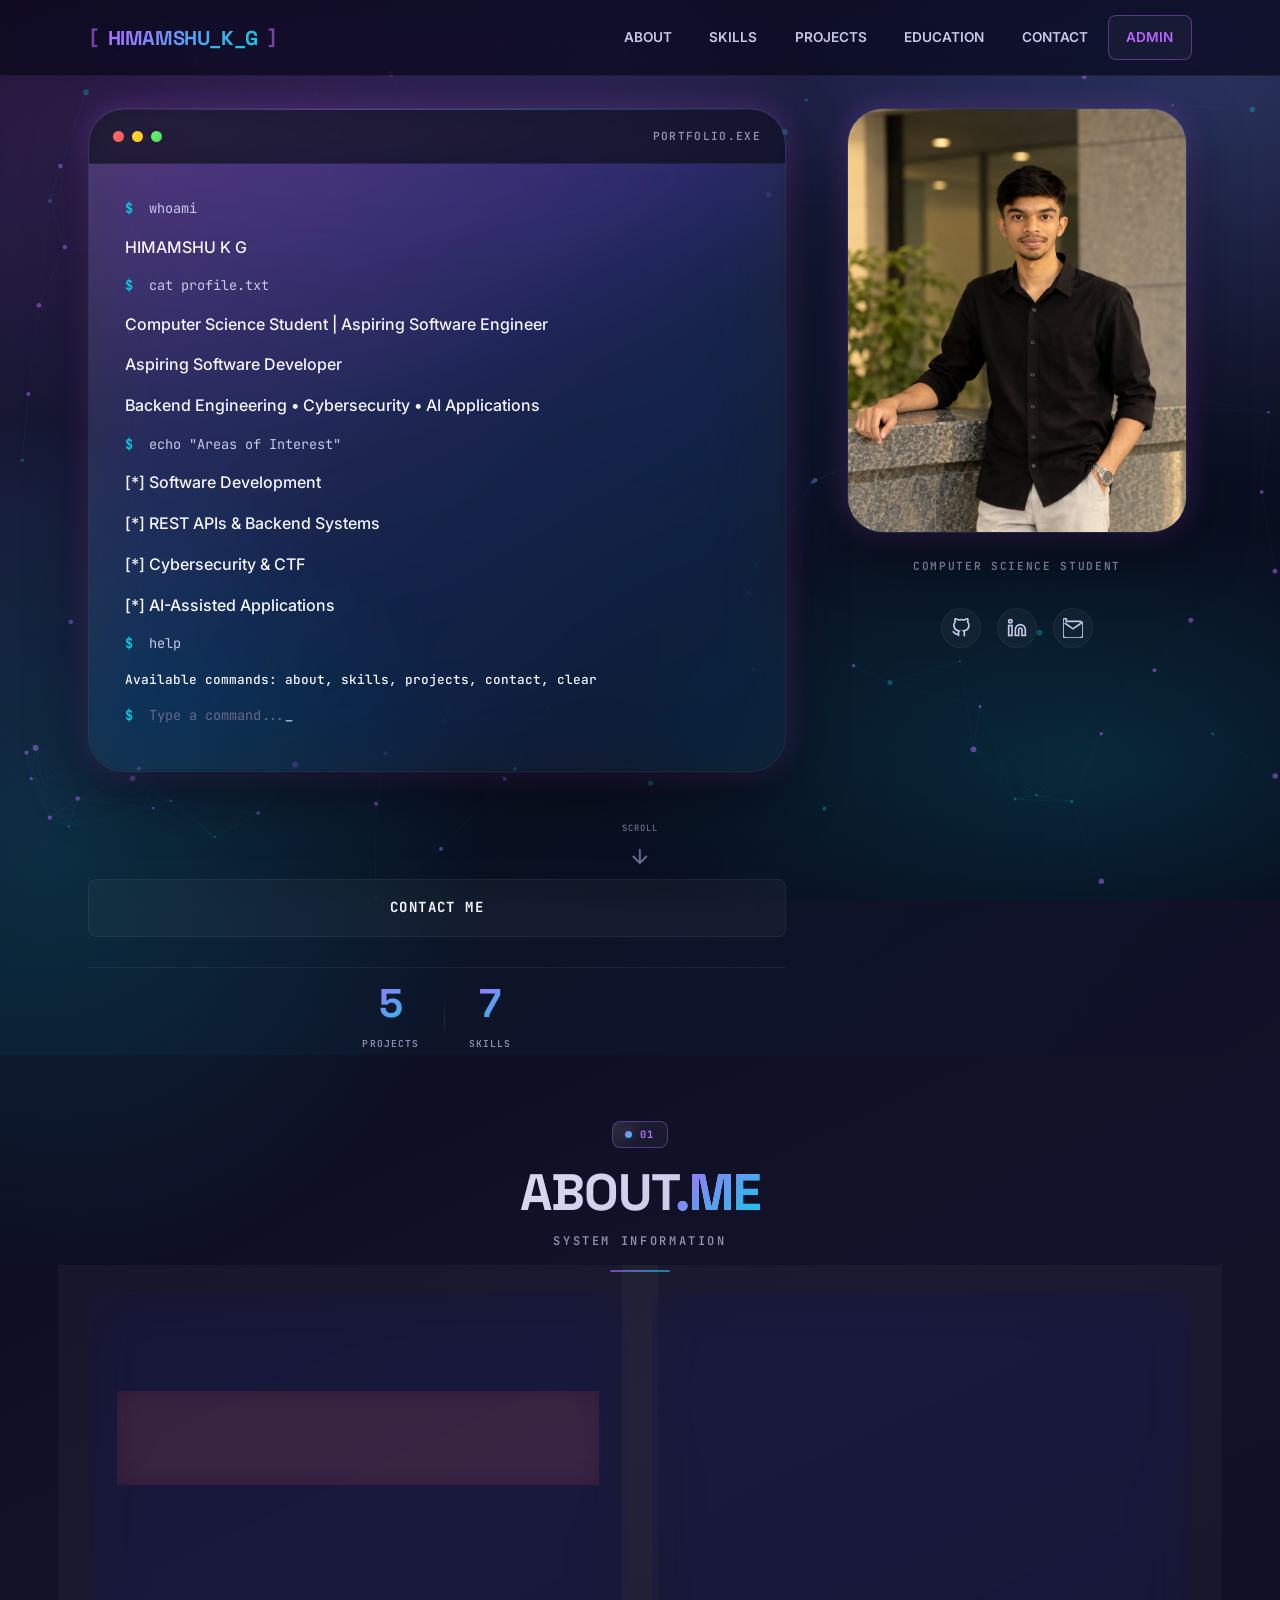
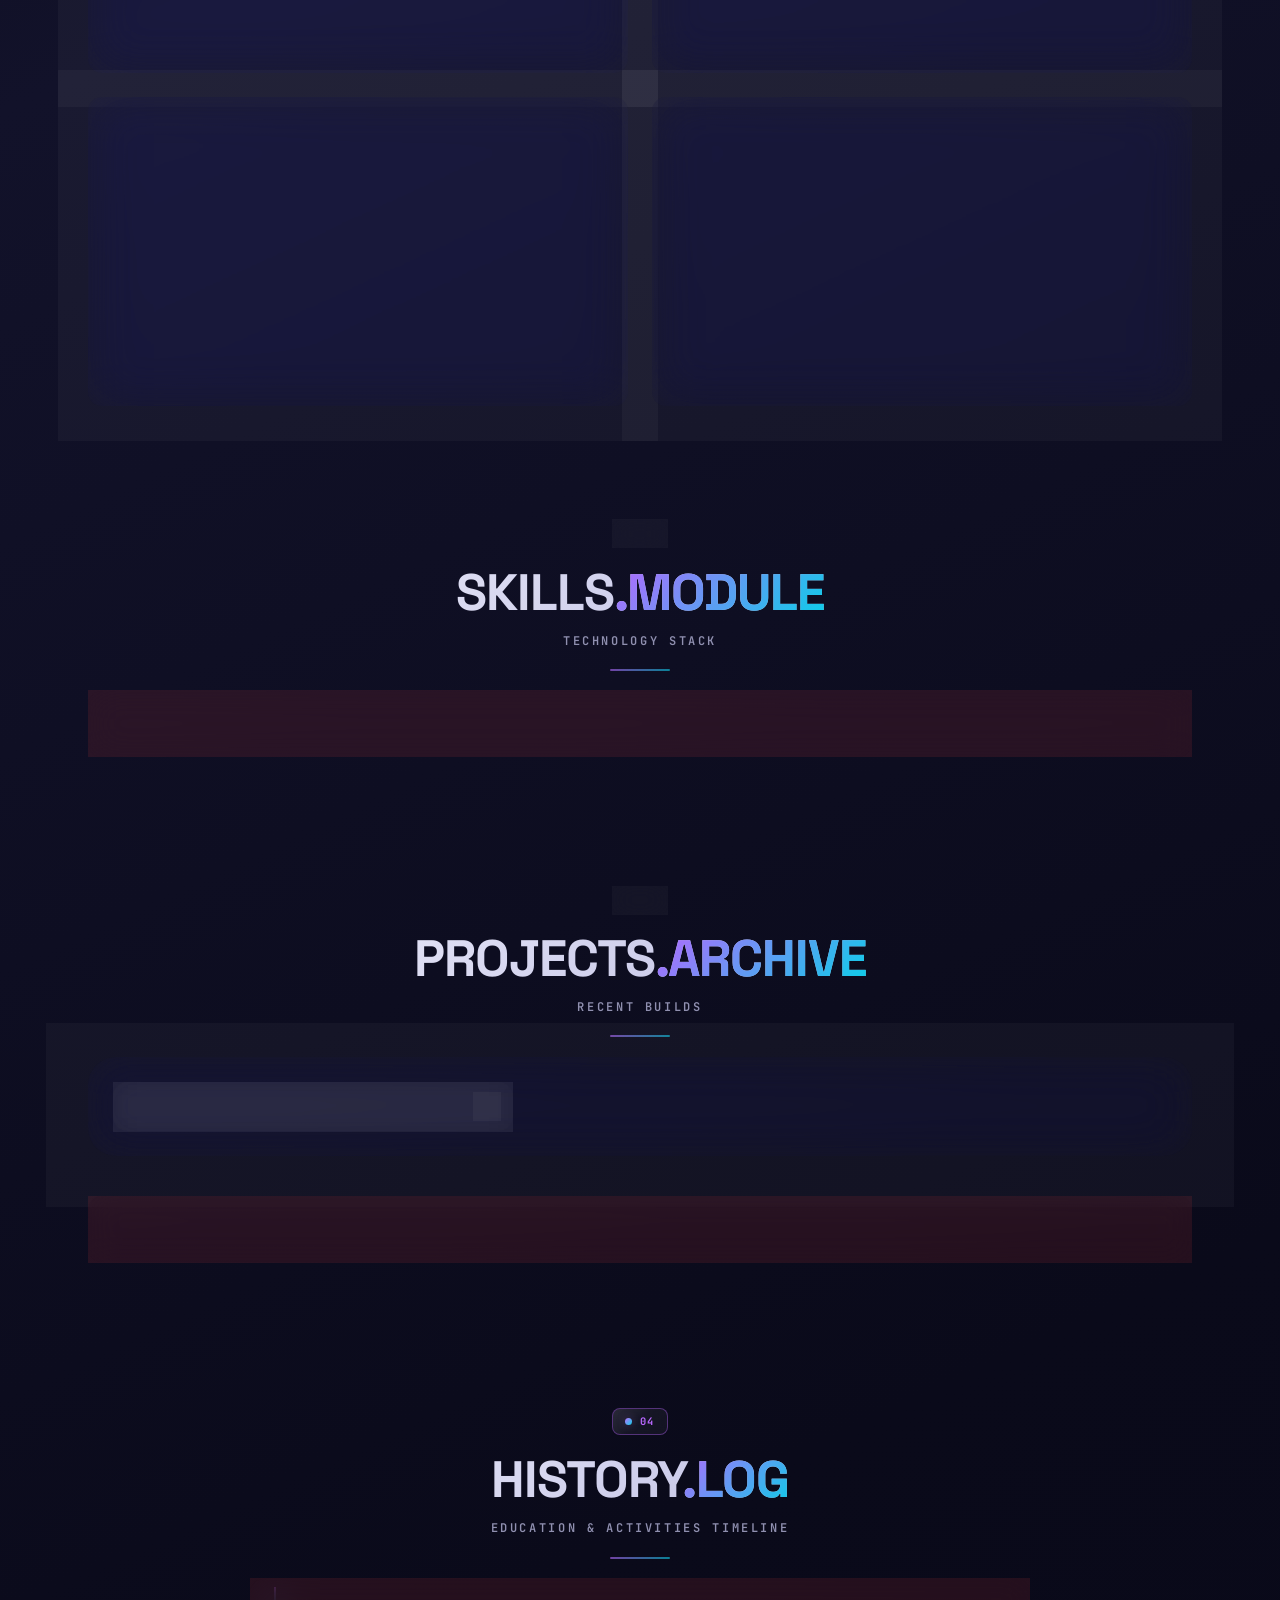
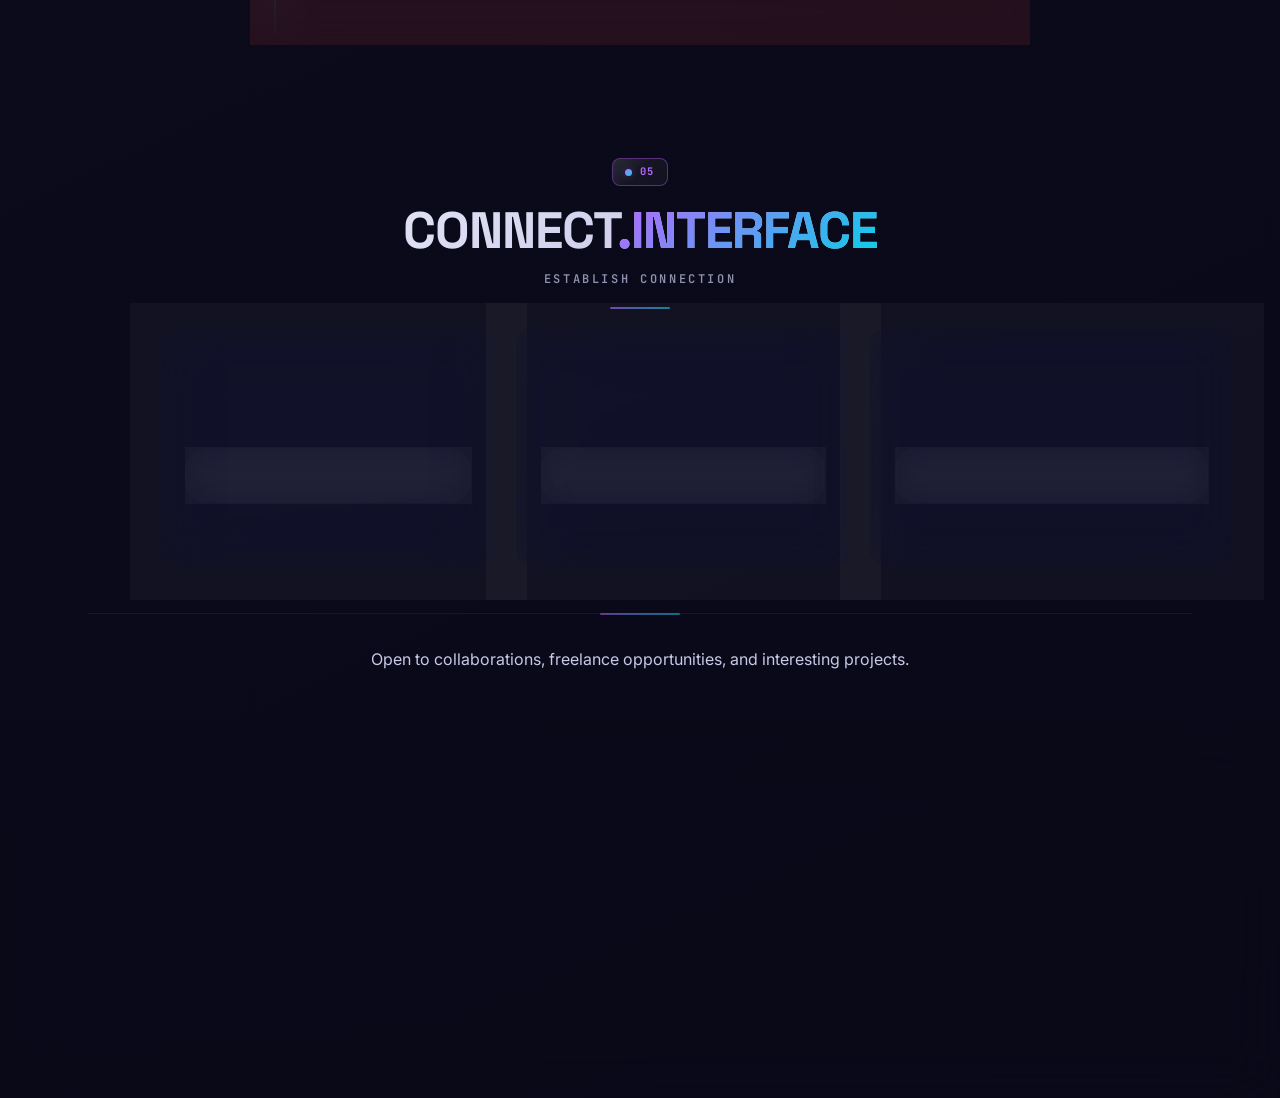
==== commit db4e20da: "Enhance portfolio design and interactivity" ====
--- a/frontend/index.html
+++ b/frontend/index.html
@@ -56,8 +56,9 @@
         <section class="hero-section" id="home" aria-labelledby="hero-title">
             <div class="container">
                 <div class="hero-grid">
-                    <div class="hero-content">
-                        <div class="hero-panel" role="img" aria-label="Terminal introduction panel">
+                    <div class="hero-main">
+                        <div class="hero-content">
+                            <div class="hero-panel" role="img" aria-label="Terminal introduction panel">
                             <div class="hero-panel-header">
                                 <div class="hero-panel-controls">
                                     <span class="control close" aria-hidden="true"></span>
@@ -79,7 +80,7 @@
                                     <span class="hero-panel-command"> cat profile.txt</span>
                                 </div>
                                 <div class="hero-panel-line output">
-                                    <span class="hero-panel-output" id="heroHeadline">Computer Science Student</span>
+                                    <span class="hero-panel-output" id="heroHeadline">Computer Science Student | Aspiring Software Engineer</span>
                                 </div>
                                 <div class="hero-panel-line output">
                                     <span class="hero-panel-output" id="heroSubline">Aspiring Software Developer</span>
@@ -116,38 +117,58 @@
                                 </div>
                             </div>
                         </div>
-                    </div>
-                    <div class="hero-actions">
-                        <div class="action-card">
-                            <a href="#projects" class="btn btn-primary">
-                                <span class="btn-text">VIEW PROJECTS</span>
-                                <span class="btn-arrow" aria-hidden="true">→</span>
-                            </a>
-                        </div>
-                        <div class="action-card">
-                            <a href="#contact" class="btn btn-secondary">
-                                <span class="btn-text">CONTACT ME</span>
-                            </a>
-                        </div>
-                        <div class="hero-stats">
-                            <div class="stat">
-                                <span class="stat-value" id="statProjects">3</span>
-                                <span class="stat-label">PROJECTS</span>
-                            </div>
-                            <div class="stat-divider" aria-hidden="true"></div>
-                            <div class="stat">
-                                <span class="stat-value" id="statSkills">7</span>
-                                <span class="stat-label">SKILLS</span>
-                            </div>
-                        </div>
-                    </div>
-                </div>
-                <div class="scroll-indicator" aria-hidden="true">
-                    <span class="scroll-text">SCROLL</span>
-                    <svg class="scroll-arrow" viewBox="0 0 24 24" fill="none" stroke="currentColor" stroke-width="2">
-                        <path d="M12 5v14M19 12l-7 7-7-7"/>
-                    </svg>
-                </div>
+                        </div>
+                        <div class="hero-actions">
+                            <div class="action-card">
+                                <a href="#projects" class="btn btn-primary">
+                                    <span class="btn-text">VIEW PROJECTS</span>
+                                    <span class="btn-arrow" aria-hidden="true">→</span>
+                                </a>
+                            </div>
+                            <div class="action-card">
+                                <a href="#contact" class="btn btn-secondary">
+                                    <span class="btn-text">CONTACT ME</span>
+                                </a>
+                            </div>
+                            <div class="hero-stats">
+                                <div class="stat">
+                                    <span class="stat-value" id="statProjects">5</span>
+                                    <span class="stat-label">PROJECTS</span>
+                                </div>
+                                <div class="stat-divider" aria-hidden="true"></div>
+                                <div class="stat">
+                                    <span class="stat-value" id="statSkills">7</span>
+                                    <span class="stat-label">SKILLS</span>
+                                </div>
+                            </div>
+                        </div>
+                    </div>
+                    <!-- Profile Portrait -->
+                    <div class="hero-portrait" aria-hidden="true">
+                        <div class="portrait-frame">
+                            <img src="assets/profile.jpg.jpeg" alt="Himamshu K G" class="portrait-image" loading="lazy">
+                            <div class="portrait-glow"></div>
+                        </div>
+                        <p class="portrait-caption">COMPUTER SCIENCE STUDENT</p>
+                        <div class="social-links" id="socialLinks">
+                            <a href="https://github.com/himamshukg" target="_blank" rel="noopener noreferrer" class="social-link" aria-label="GitHub Profile">
+                                <svg width="20" height="20" viewBox="0 0 24 24" fill="none" stroke="currentColor" stroke-width="2"><path d="M9 19c-5 1.5-5-2.5-7-3m14 6v-3.87a3.37 3.37 0 0 0-.94-2.61c3.14-.35 6.44-1.54 6.44-7A5.44 5.44 0 0 0 20 4.77 5.07 5.07 0 0 0 19.91 1S18.73.65 16 2.48a13.38 13.38 0 0 0-7 0C6.27.65 5.09 1 5.09 1A5.07 5.07 0 0 0 5 4.77a5.44 5.44 0 0 0-1.5 3.78c0 5.42 3.3 6.61 6.44 7A3.37 3.37 0 0 0 9 18.13V22"></path></svg>
+                            </a>
+                            <a href="https://linkedin.com/in/himamshukg" target="_blank" rel="noopener noreferrer" class="social-link" aria-label="LinkedIn Profile">
+                                <svg width="20" height="20" viewBox="0 0 24 24" fill="none" stroke="currentColor" stroke-width="2"><path d="M16 8a6 6 0 0 1 6 6v7h-4v-7a2 2 0 0 0-2-2 2 2 0 0 0-2 2v7h-4v-7a6 6 0 0 1 6-6z"></path><rect x="2" y="9" width="4" height="12"></rect><circle cx="4" cy="4" r="2"></circle></svg>
+                            </a>
+                            <a href="mailto:himamshukg@gmail.com" class="social-link" aria-label="Email Me">
+                                <svg width="20" height="20" viewBox="0 0 24 24" fill="none" stroke="currentColor" stroke-width="2"><path d="M4 4h16c2.2 0 4 1.8 4 4v12c0 2.2-1.8 4-4 4H4c-2.2 0-4-1.8-4-4V4c0-2.2 1.8-4 4-4z"></path><polyline points="22,6 12,13 2,6"></polyline></svg>
+                            </a>
+                        </div>
+                    </div>
+                </div>
+            </div>
+            <div class="scroll-indicator" title="Scroll to About section">
+                <span class="scroll-text">SCROLL</span>
+                <svg class="scroll-arrow" viewBox="0 0 24 24" fill="none" stroke="currentColor" stroke-width="2">
+                    <path d="M12 5v14M19 12l-7 7-7-7"/>
+                </svg>
             </div>
         </section>
 
@@ -270,6 +291,28 @@
                     <h2 class="section-title" id="projects-title">PROJECTS<span class="gradient-text">.ARCHIVE</span></h2>
                     <p class="section-subtitle">RECENT BUILDS</p>
                 </header>
+
+                <!-- Project Explorer Controls -->
+                <div class="project-explorer-controls" aria-label="Project filtering and search">
+                    <div class="project-search">
+                        <label for="projectSearch" class="visually-hidden">Search projects</label>
+                        <svg class="search-icon" width="20" height="20" viewBox="0 0 24 24" fill="none" stroke="currentColor" stroke-width="2" aria-hidden="true">
+                            <circle cx="11" cy="11" r="8"></circle>
+                            <path d="M21 21l-4.35-4.35"></path>
+                        </svg>
+                        <input type="search" id="projectSearch" class="search-input" placeholder="Search projects..." aria-label="Search projects by title, description, or technology" autocomplete="off">
+                        <button type="button" class="search-clear" id="searchClear" aria-label="Clear search" hidden>
+                            <svg width="16" height="16" viewBox="0 0 24 24" fill="none" stroke="currentColor" stroke-width="2">
+                                <line x1="18" y1="6" x2="6" y2="18"></line>
+                                <line x1="6" y1="6" x2="18" y2="18"></line>
+                            </svg>
+                        </button>
+                    </div>
+                    <div class="project-filters" id="projectFilters" role="group" aria-label="Filter projects by technology">
+                        <!-- Filter buttons will be injected here -->
+                    </div>
+                </div>
+
                 <div id="projectsContainer">
                     <div class="loading-terminal">
                         <div class="loading-line">
@@ -281,6 +324,8 @@
                         </div>
                     </div>
                 </div>
+
+                <p class="no-results" id="noResults" hidden>No projects match your search or filter.</p>
             </div>
         </section>
 
--- a/frontend/css/glassmorphism.css
+++ b/frontend/css/glassmorphism.css
@@ -693,15 +693,188 @@
 
 .hero-grid {
     display: grid;
-    grid-template-columns: 1fr 440px;
-    gap: 4rem;
-    align-items: center;
+    grid-template-columns: 1fr 350px;
+    gap: 3.5rem;
+    align-items: start;
     position: relative;
     z-index: 1;
 }
 
+.hero-main {
+    display: flex;
+    flex-direction: column;
+    gap: 2rem;
+}
+
 .hero-content {
     position: relative;
+}
+
+/* Hero Portrait - right column */
+.hero-portrait {
+    display: flex;
+    flex-direction: column;
+    justify-content: flex-start;
+    align-items: center;
+    gap: 1rem;
+    position: relative;
+}
+
+.portrait-frame {
+    position: relative;
+    width: 340px;
+    height: 425px;
+    border-radius: var(--radius-2xl);
+    overflow: hidden;
+    background: var(--bg-glass);
+    backdrop-filter: blur(24px) saturate(180%);
+    -webkit-backdrop-filter: blur(24px) saturate(180%);
+    border: 1px solid var(--border-primary);
+    box-shadow:
+        var(--shadow-lg),
+        var(--shadow-glow),
+        var(--shadow-inner-glass),
+        0 0 60px rgba(184, 102, 255, 0.08);
+    transition: all var(--transition-slow);
+}
+
+.portrait-frame::before {
+    content: '';
+    position: absolute;
+    inset: -1px;
+    background: var(--gradient-border);
+    border-radius: inherit;
+    z-index: -1;
+    opacity: 0.6;
+    transition: opacity var(--transition-base);
+}
+
+.portrait-frame:hover {
+    transform: translateY(-8px) scale(1.02);
+    box-shadow:
+        var(--shadow-lg),
+        var(--shadow-glow-strong),
+        var(--shadow-cyan-glow),
+        var(--shadow-inner-glass),
+        0 0 80px rgba(184, 102, 255, 0.15);
+}
+
+.portrait-frame:hover::before {
+    opacity: 1;
+}
+
+.portrait-image {
+    width: 100%;
+    height: 100%;
+    object-fit: cover;
+    object-position: center top;
+    transition: transform var(--transition-slow);
+}
+
+.portrait-frame:hover .portrait-image {
+    transform: scale(1.05);
+}
+
+.portrait-glow {
+    position: absolute;
+    inset: 0;
+    background: radial-gradient(ellipse at center, transparent 50%, rgba(184, 102, 255, 0.15) 100%);
+    pointer-events: none;
+    opacity: 0;
+    transition: opacity var(--transition-base);
+}
+
+.portrait-frame:hover .portrait-glow {
+    opacity: 1;
+}
+
+.portrait-caption {
+    font-family: var(--font-mono);
+    font-size: 0.7rem;
+    font-weight: 600;
+    letter-spacing: 0.15em;
+    text-transform: uppercase;
+    color: var(--text-muted);
+    text-align: center;
+    margin-top: 0.5rem;
+    opacity: 0.8;
+}
+
+/* Social Links below portrait */
+.social-links {
+    display: flex;
+    gap: 1rem;
+    margin-top: 1rem;
+    justify-content: center;
+}
+
+.social-link {
+    display: flex;
+    align-items: center;
+    justify-content: center;
+    width: 40px;
+    height: 40px;
+    background: var(--bg-glass);
+    backdrop-filter: blur(16px);
+    -webkit-backdrop-filter: blur(16px);
+    border: 1px solid var(--border-primary);
+    border-radius: 50%;
+    color: var(--text-secondary);
+    cursor: pointer;
+    transition: all var(--transition-base);
+    text-decoration: none;
+    flex-shrink: 0;
+    pointer-events: auto;
+    position: relative;
+    z-index: 2;
+}
+
+.social-link:hover {
+    background: var(--gradient-primary);
+    color: var(--bg-deep);
+    border-color: var(--accent-primary);
+    box-shadow: 0 0 20px var(--accent-glow);
+    transform: translateY(-3px);
+}
+
+.social-link svg {
+    flex-shrink: 0;
+    transition: transform var(--transition-base);
+}
+
+.social-link:hover svg {
+    transform: translateY(2px);
+}
+
+/* Very small mobile adjustments */
+@media (max-width: 480px) {
+    .social-links {
+        gap: 0.5rem;
+        margin-top: 0.75rem;
+    }
+
+    .social-link {
+        width: 32px;
+        height: 32px;
+    }
+
+    .portrait-frame {
+        width: 240px;
+        height: 300px;
+    }
+
+    .hero-panel-body {
+        padding: 1.25rem;
+        font-size: 0.8rem;
+    }
+
+    .hero-panel-line {
+        gap: 0.5rem;
+    }
+
+    .stat-value {
+        font-size: 1.75rem;
+    }
 }
 
 /* Glass Hero Panel */
@@ -1007,7 +1180,7 @@
     flex-direction: column;
     align-items: center;
     gap: 0.5rem;
-    position: absolute;
+    position: fixed;
     bottom: 2rem;
     left: 50%;
     transform: translateX(-50%);
@@ -1018,6 +1191,28 @@
     text-transform: uppercase;
     letter-spacing: 0.12em;
     animation: scrollBounce 2.5s ease-in-out infinite;
+    cursor: pointer;
+    transition: color var(--transition-fast), transform var(--transition-fast), opacity 0.3s ease, visibility 0.3s ease;
+    pointer-events: auto;
+    z-index: 999;
+    opacity: 1;
+    visibility: visible;
+}
+
+.scroll-indicator.visible {
+    opacity: 1;
+    visibility: visible;
+}
+
+.scroll-indicator:not(.visible) {
+    opacity: 0;
+    visibility: hidden;
+    pointer-events: none;
+}
+
+.scroll-indicator:hover {
+    color: var(--accent-secondary);
+    transform: translateX(-50%) translateY(4px);
 }
 
 .scroll-arrow {
@@ -1175,7 +1370,7 @@
 
 .skills-grid {
     display: grid;
-    grid-template-columns: repeat(auto-fill, minmax(260px, 1fr));
+    grid-template-columns: repeat(auto-fit, minmax(260px, 1fr));
     gap: 1.25rem;
 }
 
@@ -1259,6 +1454,183 @@
     white-space: nowrap;
     flex-shrink: 0;
     backdrop-filter: blur(10px);
+}
+
+/* Project Explorer Controls */
+.project-explorer-controls {
+    display: flex;
+    flex-direction: column;
+    gap: 1.25rem;
+    margin-bottom: 2.5rem;
+    padding: 1.5rem;
+    background: var(--bg-glass);
+    backdrop-filter: blur(24px) saturate(160%);
+    -webkit-backdrop-filter: blur(24px) saturate(160%);
+    border: 1px solid var(--border-primary);
+    border-radius: var(--radius-xl);
+    box-shadow: var(--shadow-md), var(--shadow-inner-glass);
+}
+
+@media (min-width: 768px) {
+    .project-explorer-controls {
+        flex-direction: row;
+        justify-content: space-between;
+        align-items: center;
+        flex-wrap: wrap;
+    }
+}
+
+.project-search {
+    position: relative;
+    flex: 1;
+    min-width: 0;
+    max-width: 400px;
+}
+
+.search-icon {
+    position: absolute;
+    left: 1rem;
+    top: 50%;
+    transform: translateY(-50%);
+    color: var(--text-muted);
+    pointer-events: none;
+    transition: color var(--transition-fast);
+}
+
+.search-input {
+    width: 100%;
+    padding: 0.875rem 1rem 0.875rem 3rem;
+    background: var(--bg-glass-strong);
+    backdrop-filter: blur(16px);
+    -webkit-backdrop-filter: blur(16px);
+    border: 1px solid var(--border-primary);
+    border-radius: var(--radius-md);
+    color: var(--text-primary);
+    font-family: var(--font-sans);
+    font-size: 0.9375rem;
+    transition: all var(--transition-base);
+}
+
+.search-input:focus {
+    outline: none;
+    border-color: var(--accent-primary);
+    box-shadow: 0 0 0 3px var(--accent-glow);
+    background: var(--bg-glass-hover);
+}
+
+.search-input::placeholder {
+    color: var(--text-dim);
+}
+
+.search-input:focus + .search-icon,
+.search-input:not(:placeholder-shown) + .search-icon {
+    color: var(--accent-secondary);
+}
+
+.search-clear {
+    position: absolute;
+    right: 0.75rem;
+    top: 50%;
+    transform: translateY(-50%);
+    width: 28px;
+    height: 28px;
+    display: flex;
+    align-items: center;
+    justify-content: center;
+    background: var(--bg-glass);
+    border: 1px solid var(--border-primary);
+    border-radius: var(--radius-sm);
+    color: var(--text-muted);
+    cursor: pointer;
+    transition: all var(--transition-fast);
+}
+
+.search-clear:hover {
+    background: var(--bg-glass-hover);
+    border-color: var(--border-accent);
+    color: var(--accent-secondary);
+}
+
+.search-clear:focus-visible {
+    outline: 2px solid var(--accent-primary);
+    outline-offset: 2px;
+}
+
+.project-filters {
+    display: flex;
+    flex-wrap: wrap;
+    gap: 0.625rem;
+    justify-content: flex-start;
+}
+
+@media (min-width: 768px) {
+    .project-filters {
+        justify-content: flex-end;
+    }
+}
+
+.filter-btn {
+    display: inline-flex;
+    align-items: center;
+    padding: 0.5rem 1rem;
+    font-family: var(--font-mono);
+    font-size: 0.7rem;
+    font-weight: 600;
+    text-transform: uppercase;
+    letter-spacing: 0.06em;
+    color: var(--text-secondary);
+    background: var(--bg-glass);
+    backdrop-filter: blur(16px);
+    -webkit-backdrop-filter: blur(16px);
+    border: 1px solid var(--border-primary);
+    border-radius: var(--radius-sm);
+    cursor: pointer;
+    transition: all var(--transition-base);
+    white-space: nowrap;
+    opacity: 0;
+    transform: translateY(10px);
+    animation: filterBtnIn 0.4s cubic-bezier(0.16, 1, 0.3, 1) forwards;
+}
+
+@keyframes filterBtnIn {
+    to {
+        opacity: 1;
+        transform: translateY(0);
+    }
+}
+
+.filter-btn:hover {
+    background: var(--bg-glass-hover);
+    border-color: var(--border-accent);
+    color: var(--accent-secondary);
+    transform: translateY(-2px);
+    box-shadow: var(--shadow-md), var(--shadow-cyan-glow);
+}
+
+.filter-btn.active {
+    background: var(--gradient-primary);
+    color: var(--bg-deep);
+    border-color: var(--accent-primary);
+    box-shadow: 0 4px 20px var(--accent-glow);
+}
+
+.filter-btn:focus-visible {
+    outline: 2px solid var(--accent-primary);
+    outline-offset: 2px;
+}
+
+/* No Results Message */
+.no-results {
+    text-align: center;
+    padding: 3rem;
+    color: var(--text-muted);
+    font-family: var(--font-mono);
+    font-size: 0.875rem;
+    background: var(--bg-glass);
+    backdrop-filter: blur(20px);
+    border: 1px solid var(--border-primary);
+    border-radius: var(--radius-lg);
+    margin-top: 1.5rem;
 }
 
 /* Projects Section */
@@ -1981,6 +2353,7 @@
     box-sizing: border-box;
     /* Allow content to scroll if it exceeds card height, preventing overlap */
     overflow-y: auto;
+    pointer-events: auto;
 }
 
 .flip-card-front {
@@ -2102,6 +2475,19 @@
     justify-content: flex-start;
 }
 
+/* Project flip card back - ensure links are clickable on mobile */
+.project-flip-card .project-back {
+    pointer-events: auto;
+}
+
+.project-flip-card .project-links {
+    pointer-events: auto;
+}
+
+.project-flip-card .project-link {
+    pointer-events: auto;
+}
+
 /* Project Front Side */
 .project-front .project-header {
     width: 100%;
@@ -2279,12 +2665,47 @@
     font-weight: bold;
 }
 
-.project-back .project-links {
-    width: 100%;
-    margin-top: 1rem;
-    padding-top: 1rem;
-    border-top: 1px solid var(--border-primary);
-    flex-shrink: 0;
+/* Flip Card Filter Animations */
+.flip-card.project-flip-card {
+    transition: opacity 0.3s ease, transform 0.3s ease, visibility 0.3s ease;
+}
+
+.flip-card.project-flip-card.filter-hidden {
+    display: none !important;
+    opacity: 0 !important;
+    transform: scale(0.95) !important;
+    visibility: hidden !important;
+    pointer-events: none !important;
+}
+
+/* Reduced motion support for filter animations */
+@media (prefers-reduced-motion: reduce) {
+    .filter-btn {
+        animation: none;
+        opacity: 1;
+        transform: none;
+    }
+
+    .flip-card.project-flip-card {
+        transition: none;
+    }
+
+    .no-results {
+        transition: none;
+    }
+}
+
+/* Visually hidden utility for accessibility */
+.visually-hidden {
+    position: absolute;
+    width: 1px;
+    height: 1px;
+    padding: 0;
+    margin: -1px;
+    overflow: hidden;
+    clip: rect(0, 0, 0, 0);
+    white-space: nowrap;
+    border: 0;
 }
 
 /* Flip Hint */
@@ -2381,6 +2802,18 @@
         gap: 2.5rem;
     }
 
+    .hero-main {
+        display: flex;
+        flex-direction: column;
+        gap: 2rem;
+    }
+
+    .hero-portrait {
+        order: -1;
+        justify-content: center;
+        align-items: center;
+    }
+
     .hero-actions {
         position: static;
         flex-direction: row;
@@ -2399,16 +2832,37 @@
         justify-content: center;
     }
 
-    .scroll-indicator {
-        display: none;
-    }
-
     .about-grid {
         grid-template-columns: 1fr;
     }
+
+    .portrait-frame {
+        width: 300px;
+        height: 375px;
+    }
 }
 
 @media (max-width: 768px) {
+    .portrait-frame {
+        width: 280px;
+        height: 350px;
+    }
+
+    .portrait-caption {
+        font-size: 0.65rem;
+        letter-spacing: 0.1em;
+    }
+
+    .social-links {
+        flex-wrap: wrap;
+        gap: 0.75rem;
+    }
+
+    .social-link {
+        width: 36px;
+        height: 36px;
+    }
+
     :root {
         --header-height: 72px;
     }
@@ -2470,6 +2924,16 @@
         text-align: center;
     }
 
+    .hero-main {
+        display: flex;
+        flex-direction: column;
+        gap: 2rem;
+    }
+
+    .hero-portrait {
+        order: -1;
+    }
+
     .hero-panel {
         max-width: 100%;
     }
@@ -2504,7 +2968,51 @@
     }
 
     .scroll-indicator {
-        display: none;
+        display: flex;
+        align-items: center;
+        justify-content: center;
+        gap: 0.3rem;
+        position: fixed;
+        bottom: 1.5rem;
+        left: 50%;
+        transform: translateX(-50%);
+        color: var(--text-dim);
+        font-family: var(--font-mono);
+        font-size: 0.45rem;
+        font-weight: 600;
+        text-transform: uppercase;
+        letter-spacing: 0.08em;
+        animation: scrollBounce 2s ease-in-out infinite;
+        cursor: pointer;
+        transition: color var(--transition-fast), transform var(--transition-fast), opacity 0.3s ease, visibility 0.3s ease;
+        pointer-events: auto;
+        z-index: 999;
+    }
+
+    .scroll-indicator.visible {
+        opacity: 1;
+        visibility: visible;
+    }
+
+    .scroll-indicator:not(.visible) {
+        opacity: 0;
+        visibility: hidden;
+        pointer-events: none;
+    }
+
+    .scroll-indicator:hover {
+        color: var(--accent-secondary);
+        transform: translateX(-50%) translateY(4px);
+    }
+
+    .scroll-text {
+        line-height: 1;
+    }
+
+    .scroll-arrow {
+        width: 16px;
+        height: 16px;
+        stroke: currentColor;
     }
 
     .about-grid {
@@ -2554,6 +3062,10 @@
 
     .stat-value {
         font-size: 2.25rem;
+    }
+
+    .skills-grid {
+        grid-template-columns: 1fr;
     }
 
     .timeline::before {
@@ -2935,14 +3447,47 @@
     font-size: 0.9375rem;
     font-weight: 600;
     cursor: pointer;
-    transition: all var(--transition-base);
+    transition: transform var(--transition-base), box-shadow var(--transition-base);
     border: none;
     text-decoration: none;
+    opacity: 1;
+    visibility: visible;
+    background-color: var(--bg-secondary); /* Solid fallback */
+}
+
+/* Force buttons to always be visible - fix for hover disappearing issue */
+.admin-btn,
+.admin-btn:hover,
+.admin-btn:focus,
+.admin-btn:active,
+.quick-actions .admin-btn,
+.content-header .admin-btn,
+.table-actions .admin-btn,
+.modal-footer .admin-btn {
+    opacity: 1 !important;
+    visibility: visible !important;
+    display: inline-flex !important;
+    transition: transform var(--transition-base), box-shadow var(--transition-base), opacity 0s !important;
+    position: relative !important;
+    z-index: 10 !important;
+    pointer-events: auto !important;
+    min-height: auto !important;
 }
 
 .admin-btn-primary {
     background: var(--gradient-primary);
+    background-color: var(--accent-primary); /* Fallback for gradient support */
     color: var(--bg-deep);
+    display: inline-flex;
+    align-items: center;
+    justify-content: center;
+    gap: 0.5rem;
+    padding: 0.75rem 1.5rem;
+    border-radius: var(--radius-md);
+    font-size: 0.9375rem;
+    font-weight: 600;
+    border: none;
+    cursor: pointer;
     box-shadow: 0 4px 20px var(--accent-glow);
 }
 
@@ -2954,14 +3499,26 @@
 
 .admin-btn-secondary {
     background: var(--bg-glass);
+    background-color: var(--bg-secondary); /* Fallback */
     backdrop-filter: blur(16px);
     color: var(--text-primary);
     border: 1px solid var(--border-primary);
+    display: inline-flex;
+    align-items: center;
+    justify-content: center;
+    gap: 0.5rem;
+    padding: 0.75rem 1.5rem;
+    border-radius: var(--radius-md);
+    font-size: 0.9375rem;
+    font-weight: 600;
+    cursor: pointer;
 }
 
 .admin-btn-secondary:hover {
     background: var(--bg-glass-strong);
+    background-color: var(--bg-tertiary); /* Fallback */
     border-color: var(--border-secondary);
+    color: var(--text-primary);
     transform: translateY(-2px);
 }
 
@@ -3263,6 +3820,24 @@
     margin-top: 1rem;
 }
 
+/* Force buttons to always be visible - fix for hover disappearing issue */
+.admin-btn,
+.admin-btn:hover,
+.admin-btn:focus,
+.admin-btn:active,
+.quick-actions .admin-btn,
+.content-header .admin-btn,
+.table-actions .admin-btn,
+.modal-footer .admin-btn {
+    opacity: 1 !important;
+    visibility: visible !important;
+    display: inline-flex !important;
+    transition: transform var(--transition-base), box-shadow var(--transition-base), opacity 0s !important;
+    position: relative !important;
+    z-index: 10 !important;
+    pointer-events: auto !important;
+}
+
 /* Responsive Admin */
 @media (max-width: 1024px) {
     .admin-sidebar {
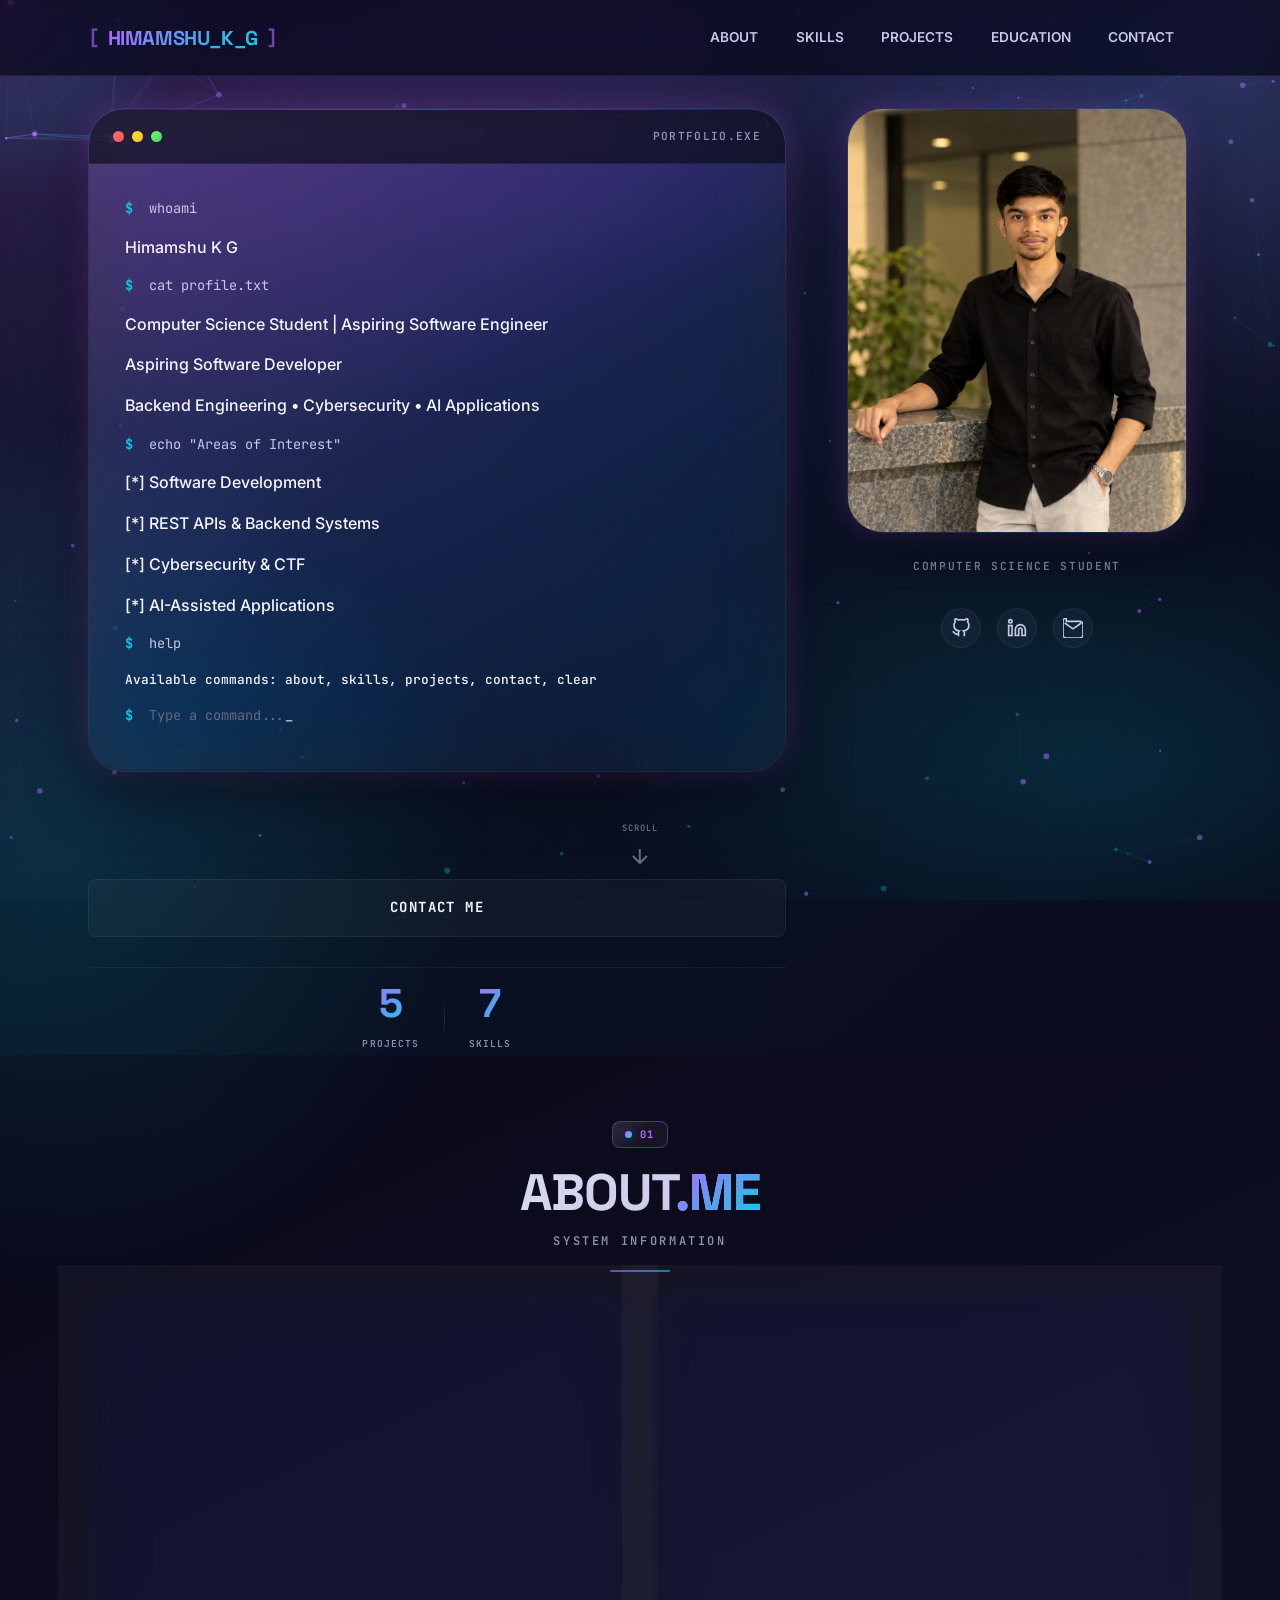
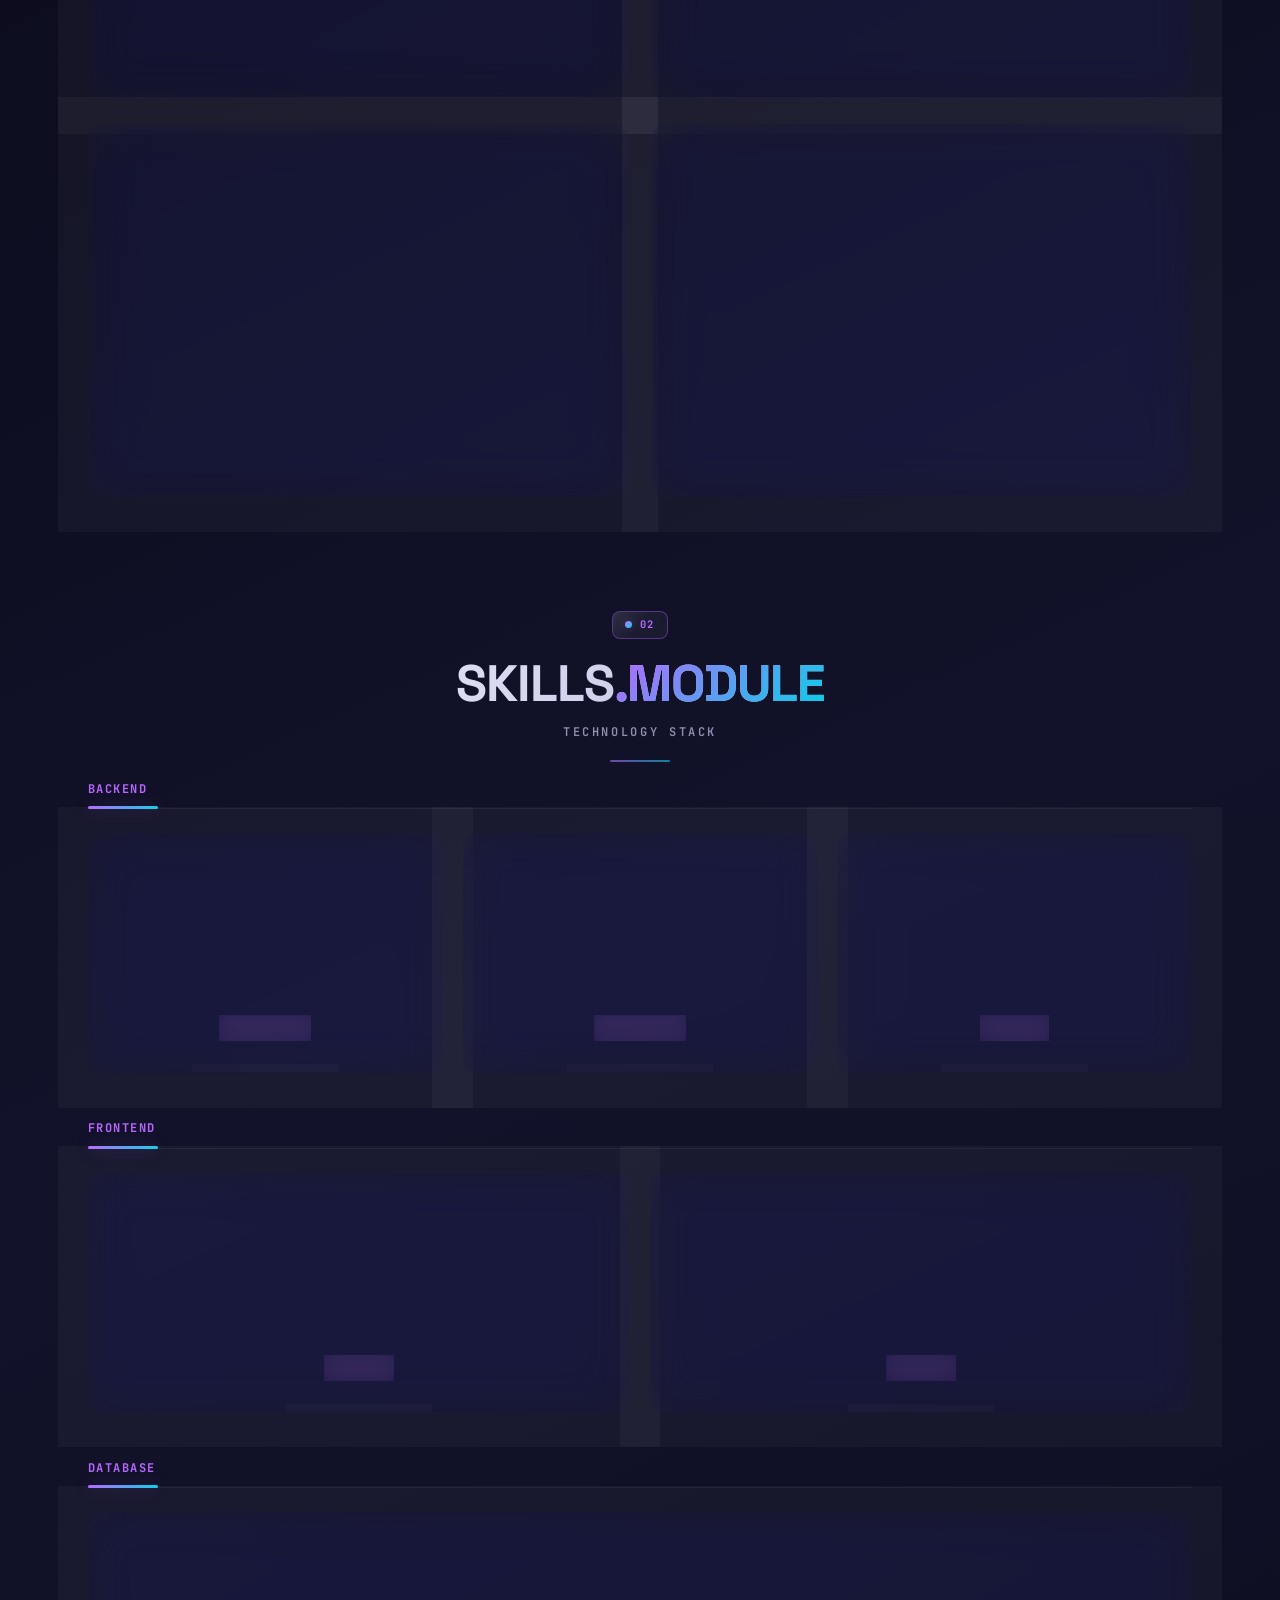
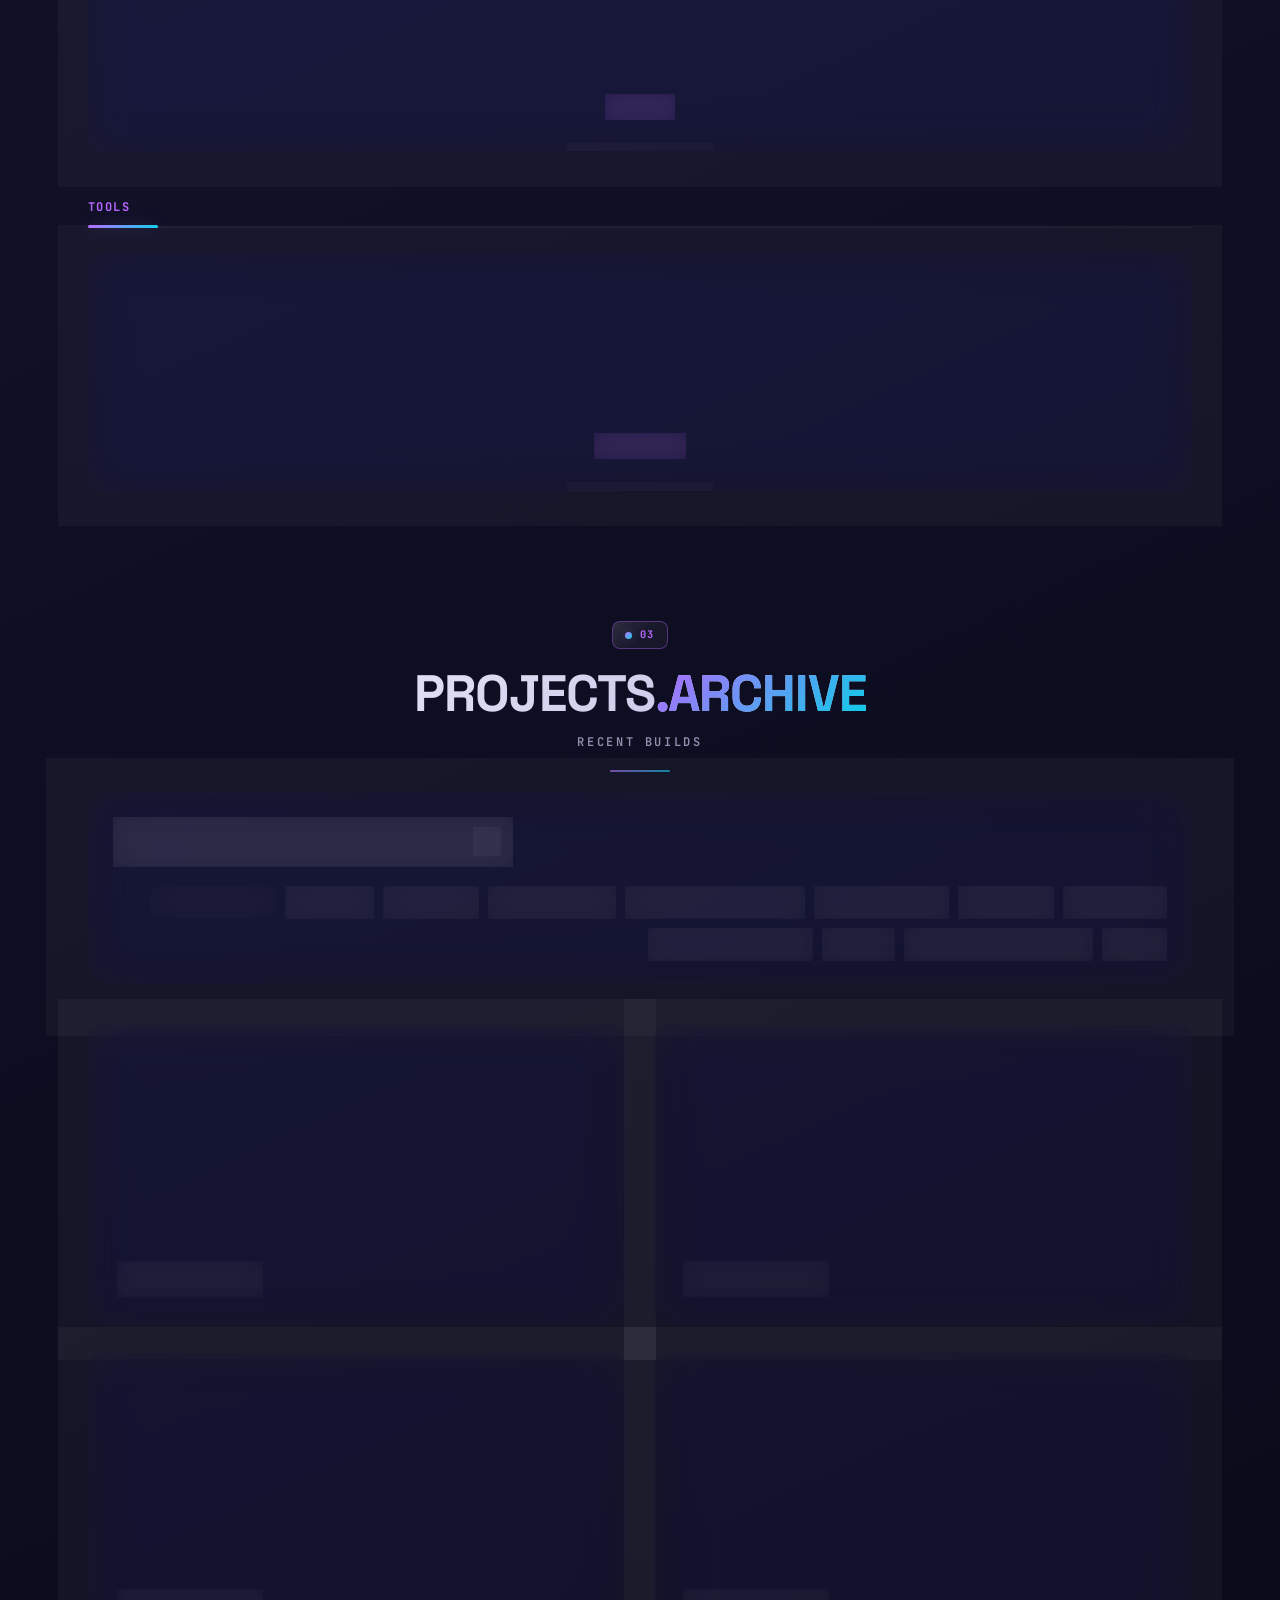
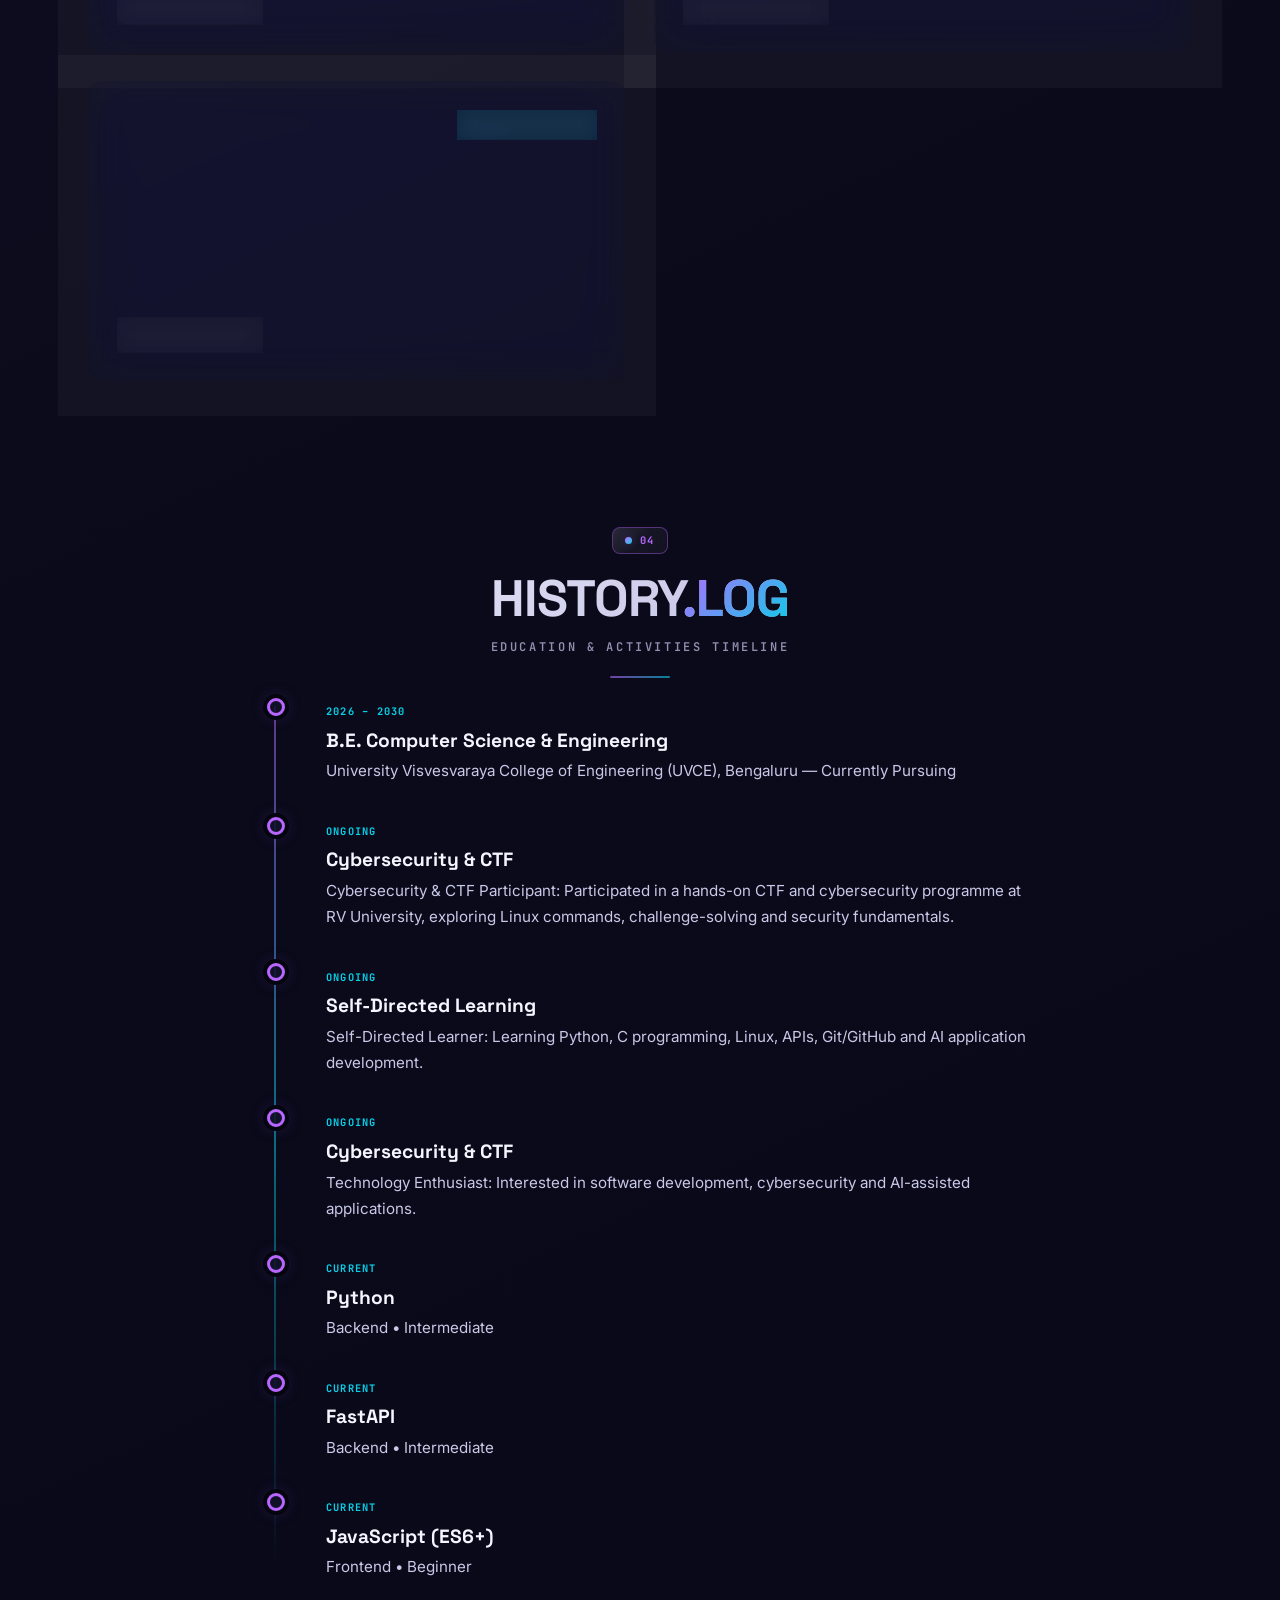
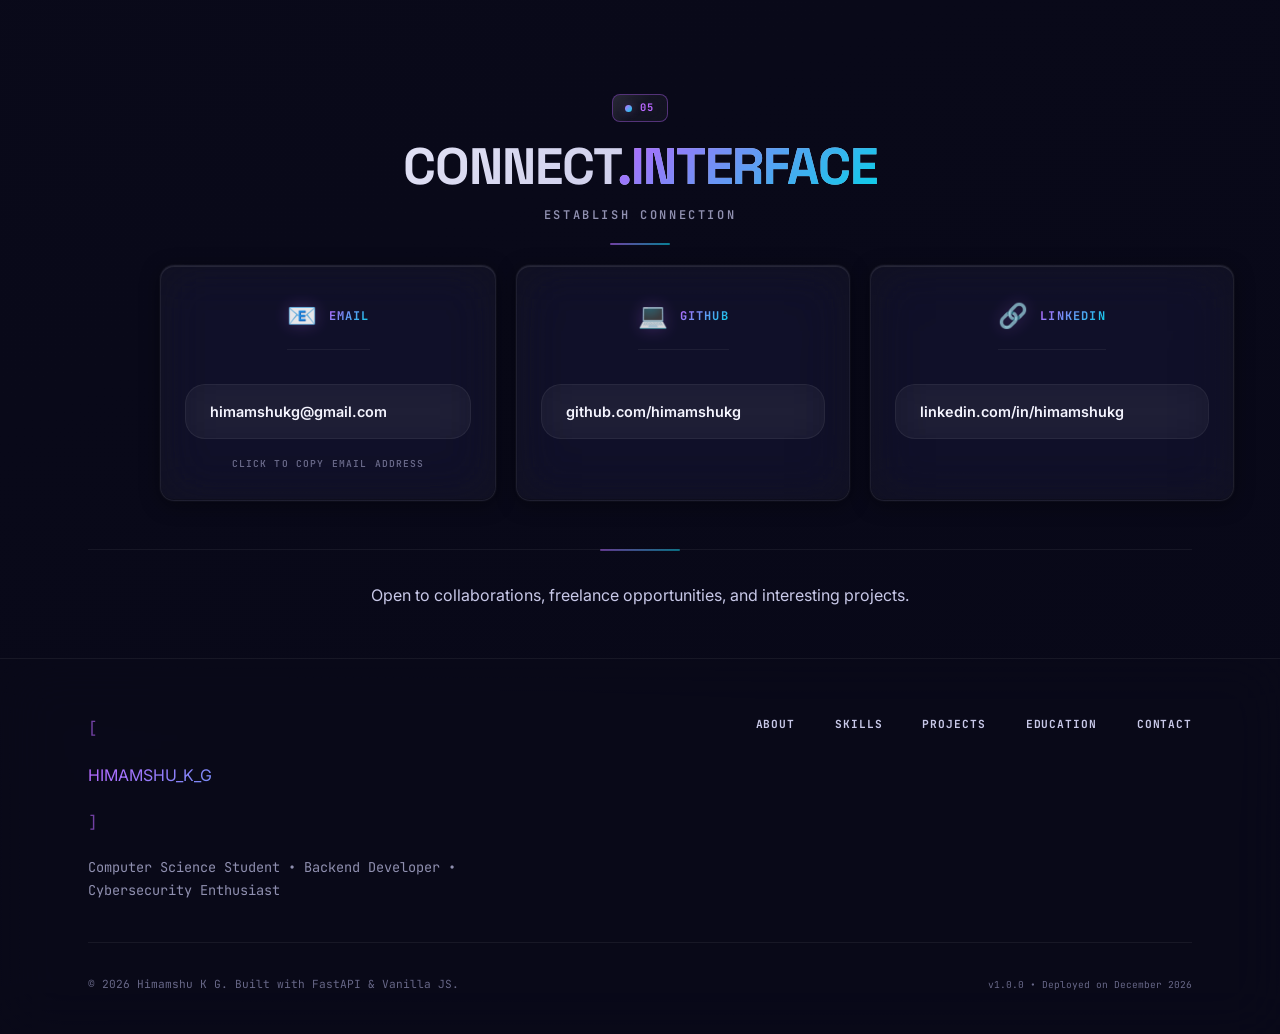
==== commit 6ab2b872: "Hide admin dashboard from public portfolio" ====
--- a/frontend/index.html
+++ b/frontend/index.html
@@ -46,7 +46,6 @@
                 <li><a href="#projects" class="nav-link" data-section="projects">PROJECTS</a></li>
                 <li><a href="#education" class="nav-link" data-section="education">EDUCATION</a></li>
                 <li><a href="#contact" class="nav-link" data-section="contact">CONTACT</a></li>
-                <li><a href="admin.html" class="nav-link admin-link">ADMIN</a></li>
             </ul>
         </nav>
     </header>
